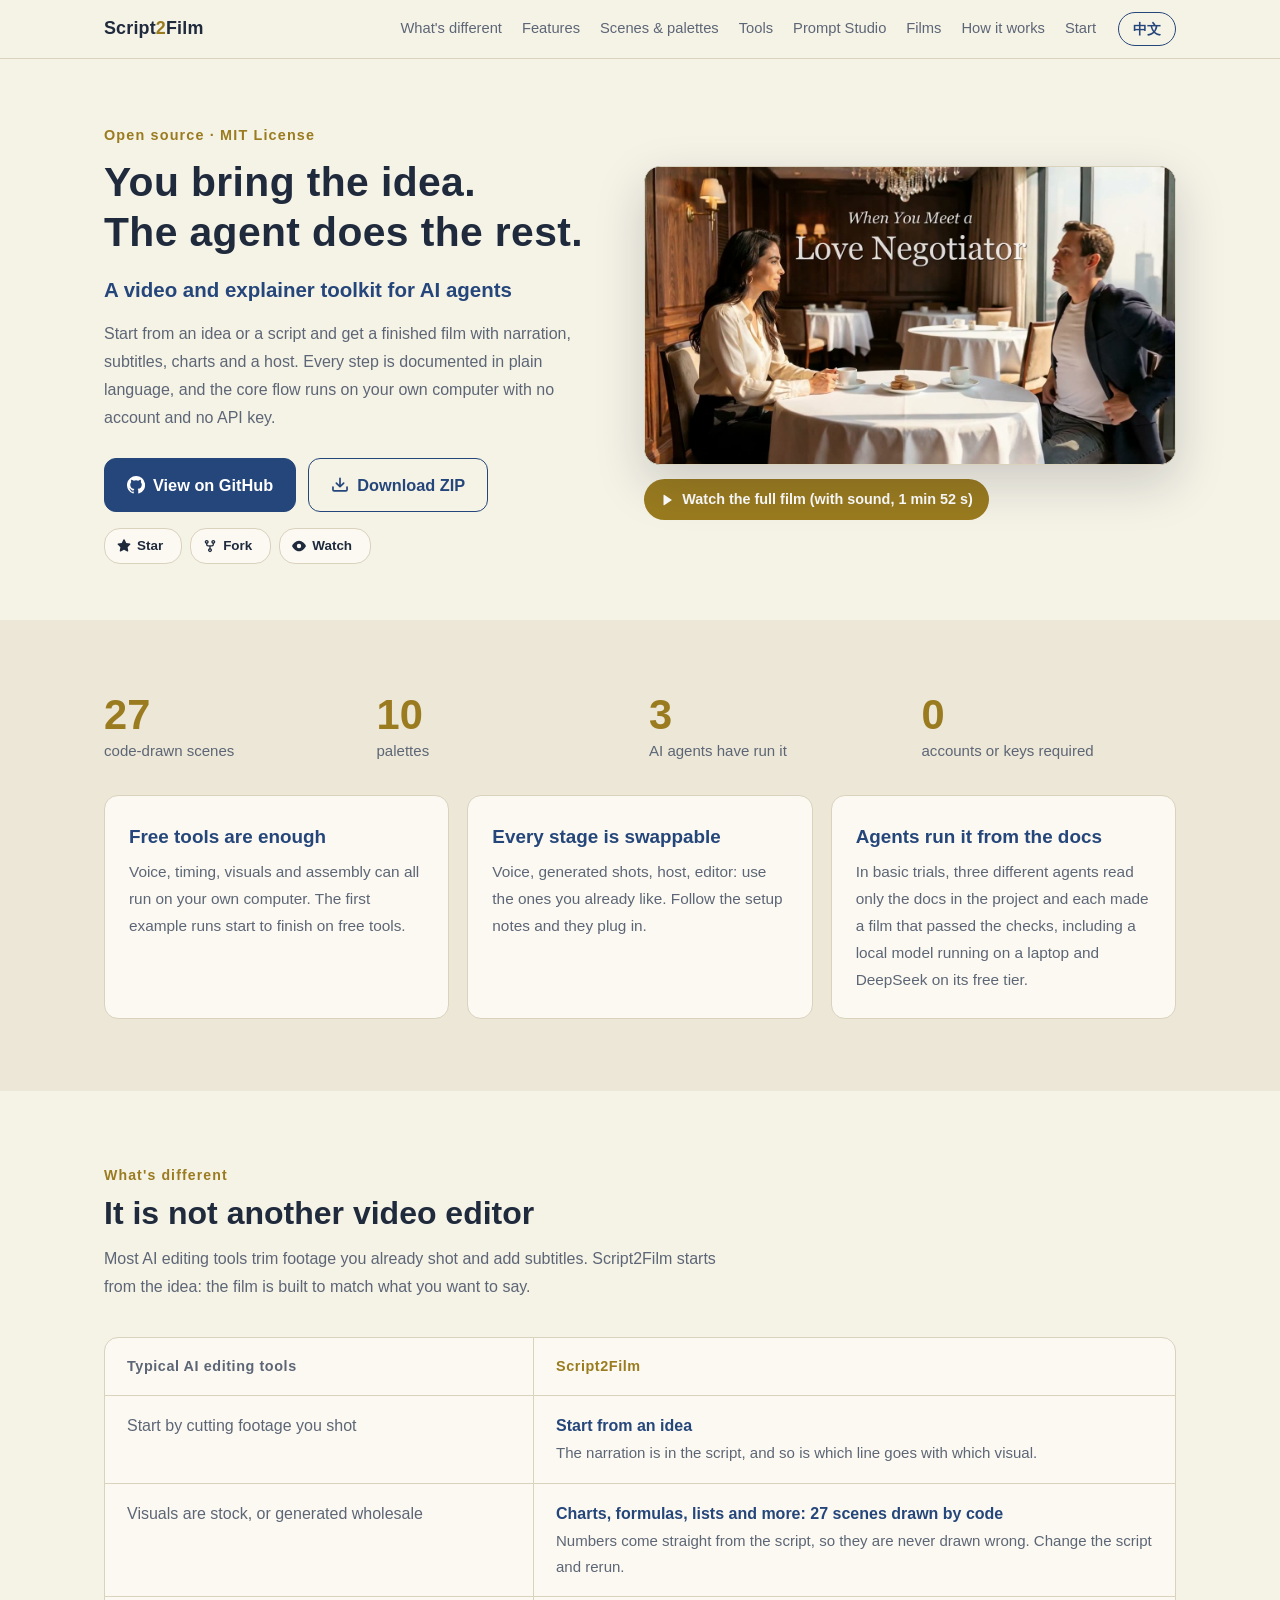
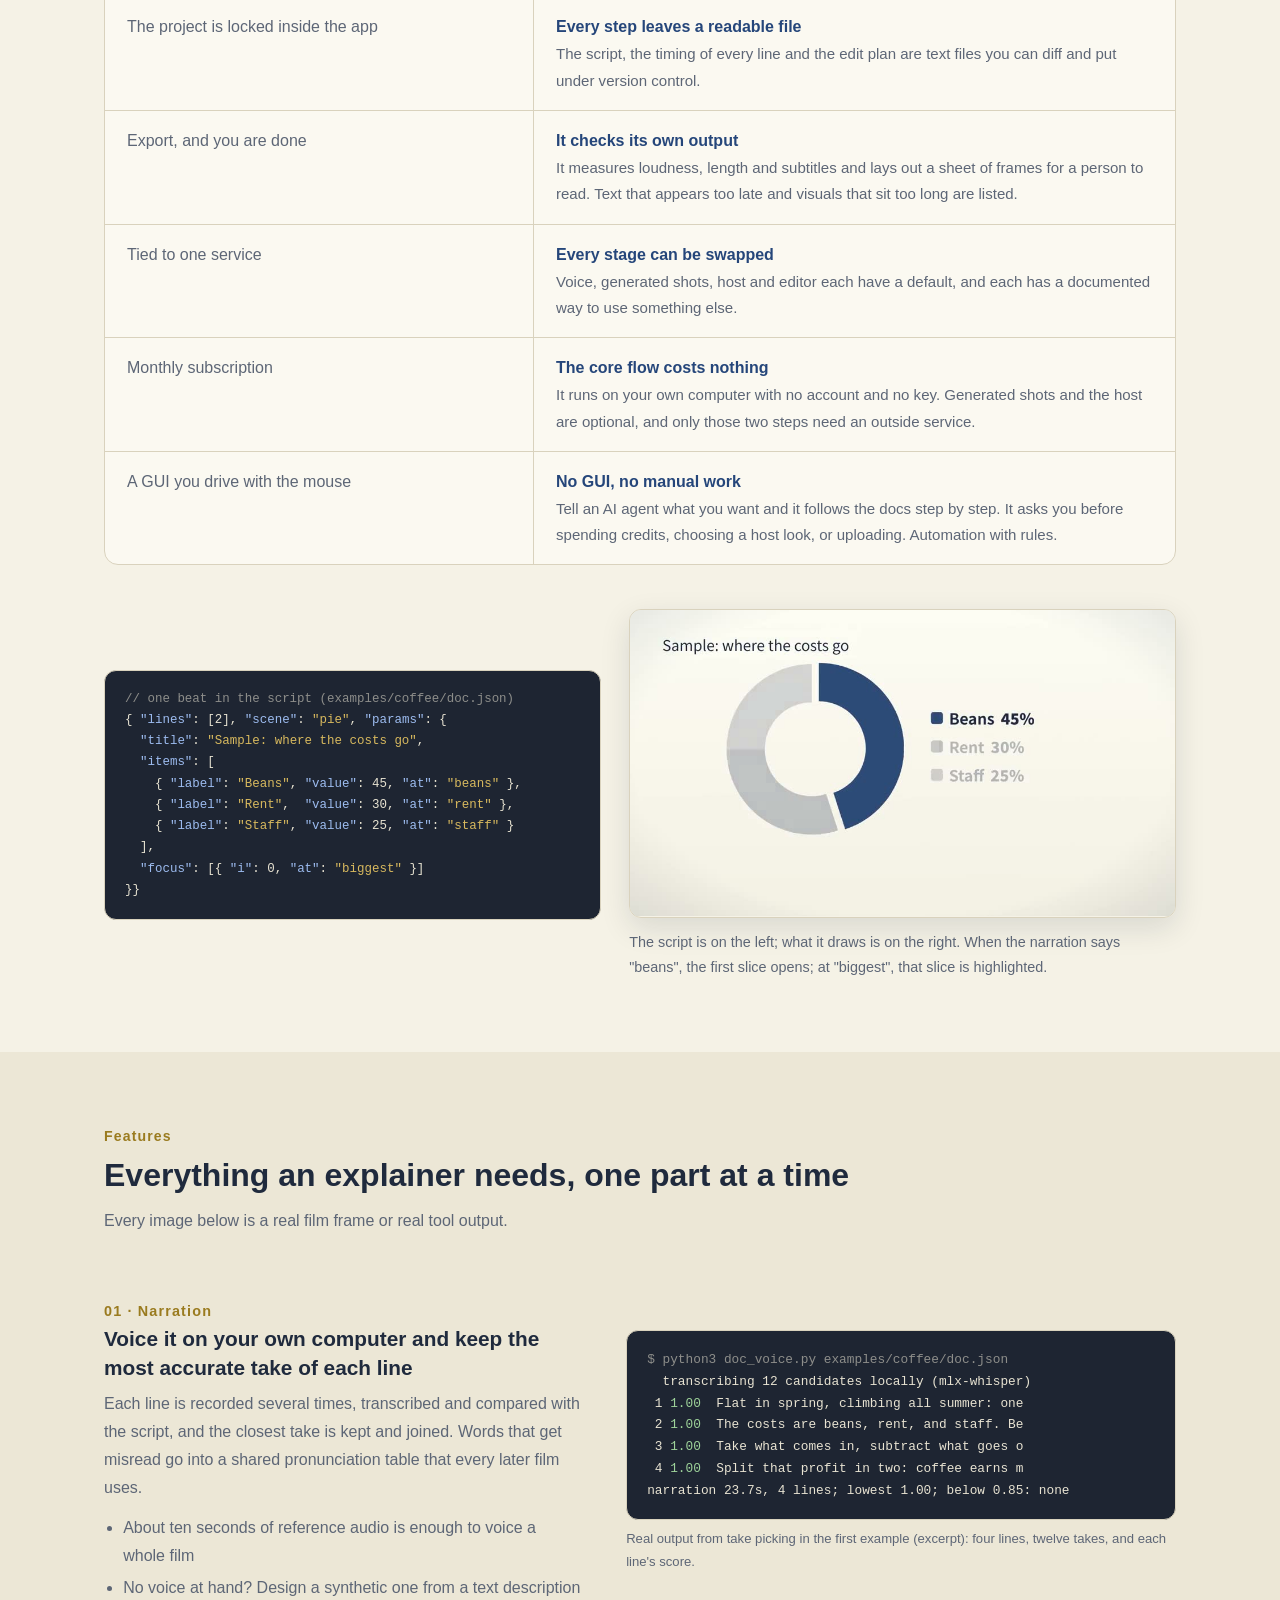
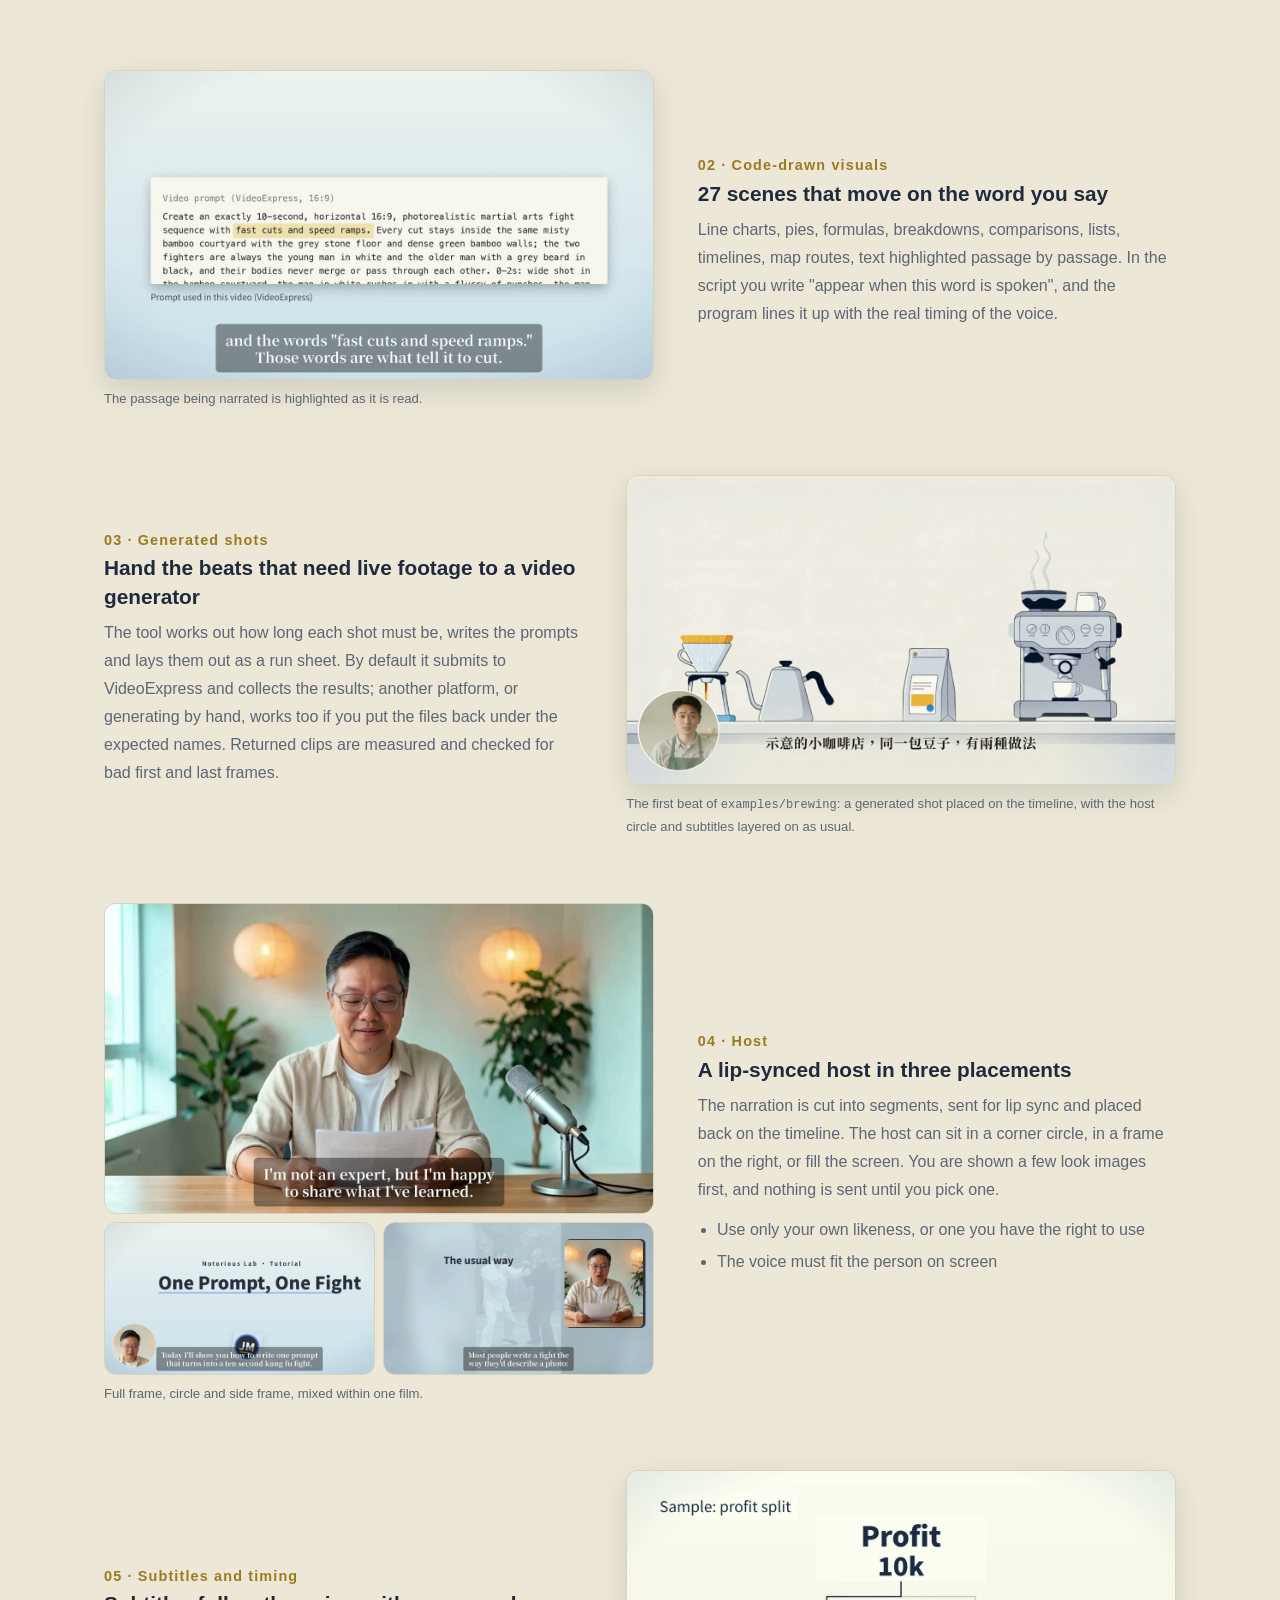
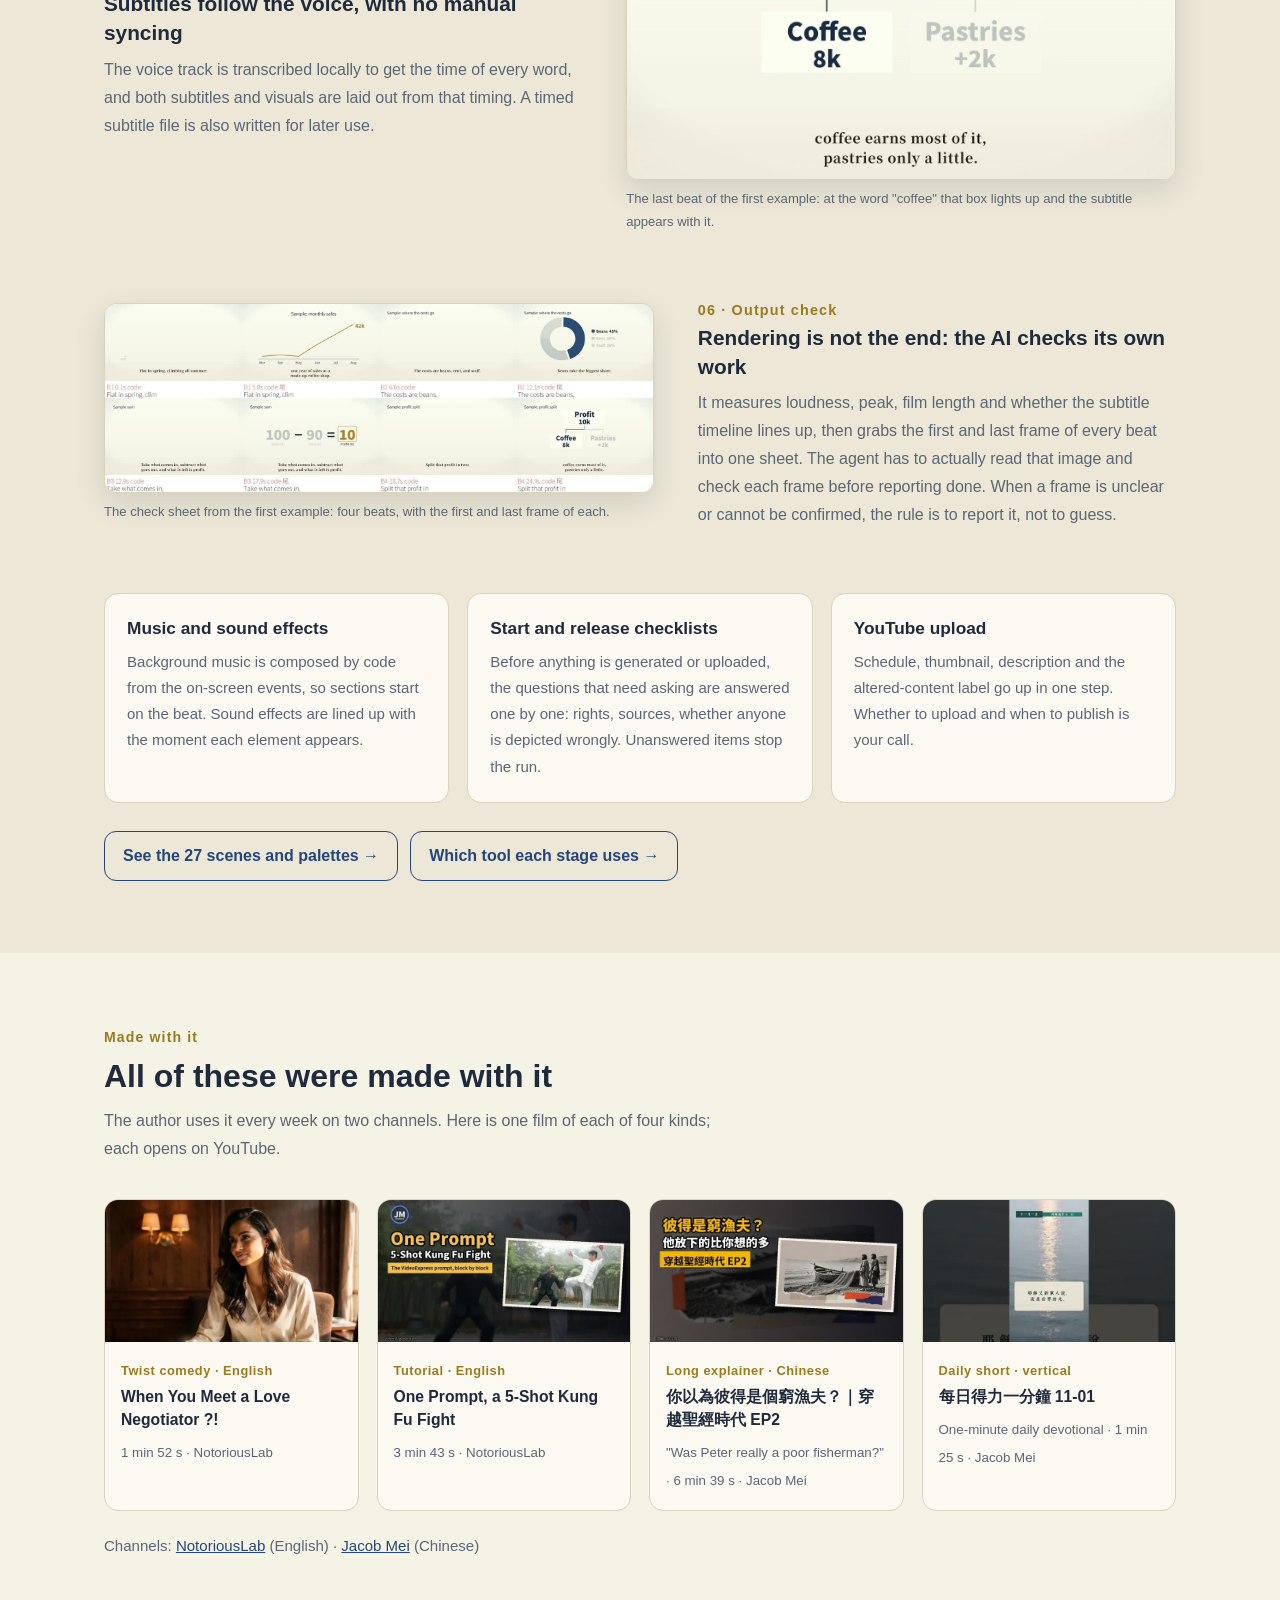
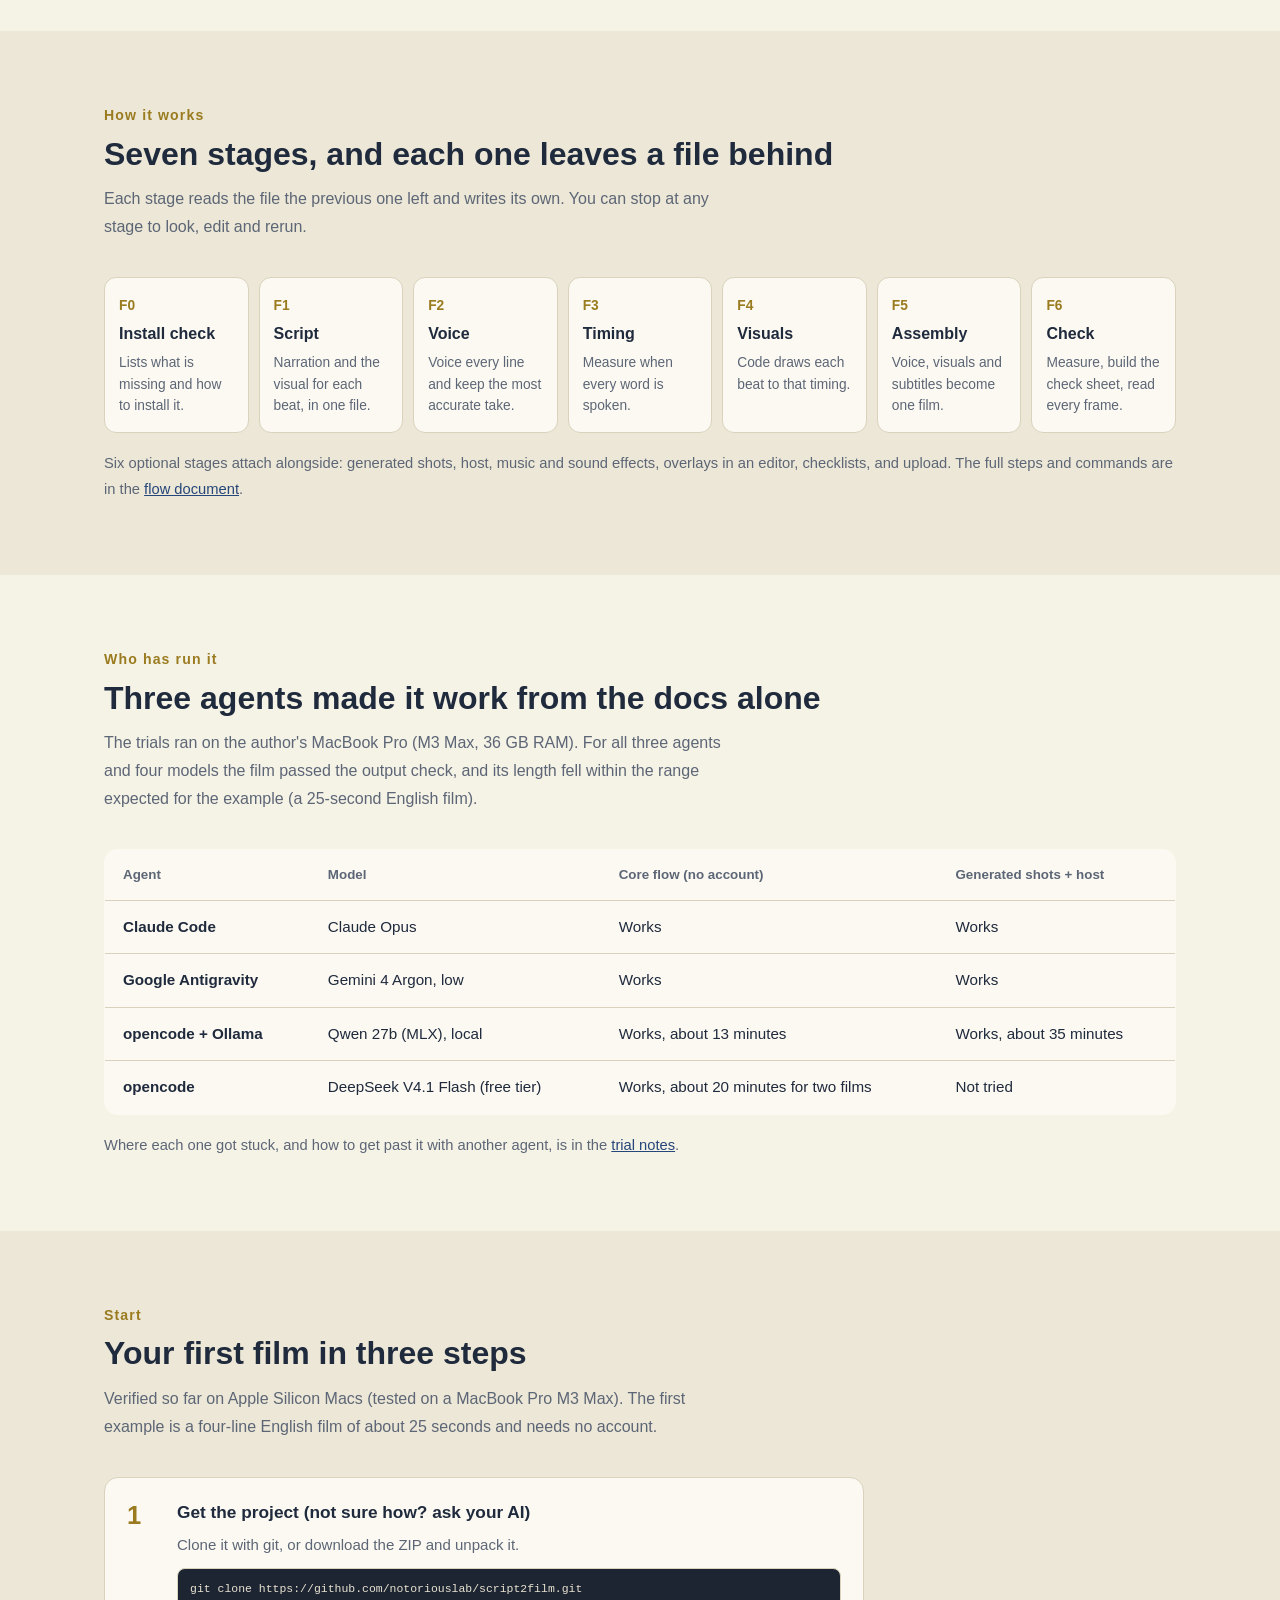
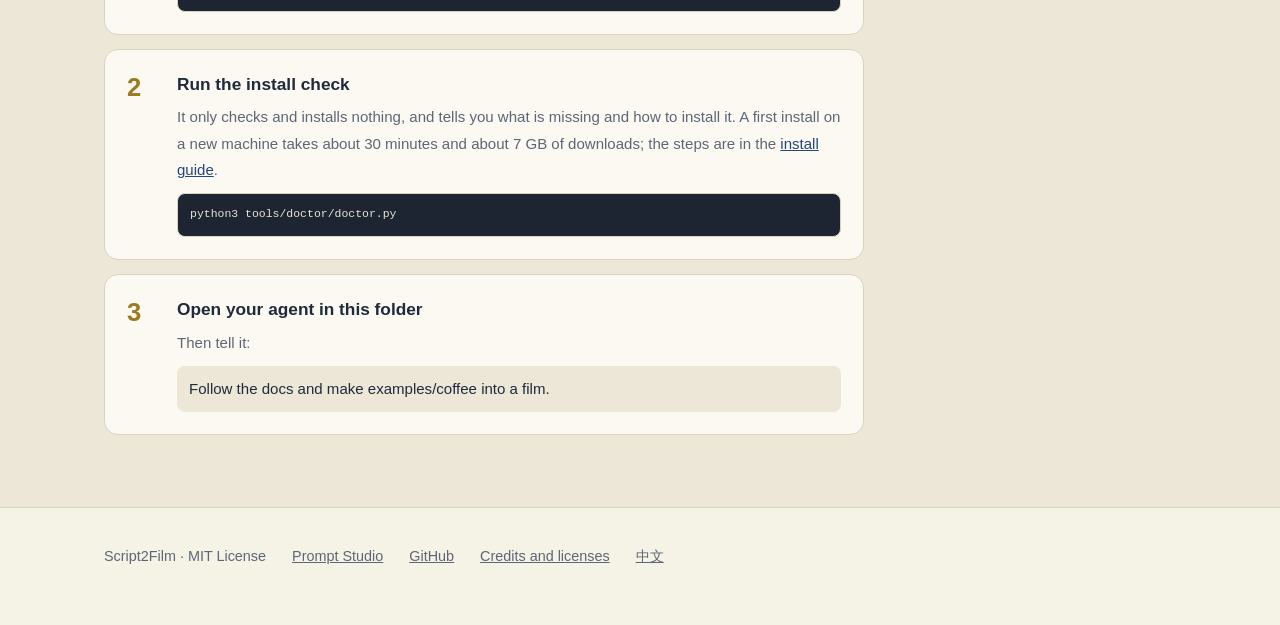
==== docs/en/index.html @ 1e3aae0f "Homepage: add the opencode + DeepSeek V4.1 Flash trial; H3 tests read a committed beats.json fixture" ====
<!DOCTYPE html>
<html lang="en">

<head>
  <meta charset="utf-8">
  <meta name="viewport" content="width=device-width, initial-scale=1">
  <title>Script2Film: you bring the idea, the agent does the rest</title>
  <meta name="description" content="A video and explainer toolkit for AI agents. From an idea or a script to a finished film with narration, subtitles, charts and a host. The core flow runs on your own computer, with no account and no API key.">
  <!-- share preview: written by tools/site/og_tags.py -->
  <link rel="canonical" href="https://notoriouslab.github.io/script2film/en/">
  <link rel="alternate" hreflang="zh-Hant" href="https://notoriouslab.github.io/script2film/">
  <link rel="alternate" hreflang="en" href="https://notoriouslab.github.io/script2film/en/">
  <link rel="alternate" hreflang="x-default" href="https://notoriouslab.github.io/script2film/">
  <meta property="og:type" content="website">
  <meta property="og:site_name" content="Script2Film">
  <meta property="og:title" content="Script2Film: you bring the idea, the agent does the rest">
  <meta property="og:description" content="A video and explainer toolkit for AI agents. From an idea or a script to a finished film with narration, subtitles, charts and a host. The core flow runs on your own computer, with no account and no API key.">
  <meta property="og:url" content="https://notoriouslab.github.io/script2film/en/">
  <meta property="og:locale" content="en_US">
  <meta property="og:locale:alternate" content="zh_TW">
  <meta property="og:image" content="https://notoriouslab.github.io/script2film/site/og.jpg">
  <meta property="og:image:width" content="1200">
  <meta property="og:image:height" content="630">
  <meta property="og:image:alt" content="The Script2Film name over a frame from a short drama made with it">
  <meta name="twitter:card" content="summary_large_image">
  <!-- /share preview -->
  <link rel="stylesheet" href="../site/site.css">
</head>

<body>

  <nav class="nav">
    <div class="wrap">
      <a class="brand" href="#top">Script<b>2</b>Film</a>
      <div class="nav-links">
        <a href="#different">What's different</a>
        <a href="#features">Features</a>
        <a href="gallery.html">Scenes &amp; palettes</a>
        <a href="tools.html">Tools</a>
        <a href="studio.html">Prompt Studio</a>
        <a href="#works">Films</a>
        <a href="#flow">How it works</a>
        <a href="#start" class="keep">Start</a>
      </div>
      <a class="lang" href="../index.html" hreflang="zh-Hant" lang="zh-Hant">中文</a>
    </div>
  </nav>

  <header class="hero" id="top">
    <div class="wrap">
      <div>
        <div class="eyebrow">Open source · MIT License</div>
        <h1>You bring the idea.<br>The agent does the rest.</h1>
        <p class="sub">A video and explainer toolkit for AI agents</p>
        <p class="lead">Start from an idea or a script and get a finished film with narration, subtitles, charts and a host. Every step is documented in plain language, and the core flow runs on your own computer with no account and no API key.</p>
        <div class="cta">
          <a class="btn primary" id="gh-main" href="https://github.com/notoriouslab/script2film" target="_blank"
            rel="noopener">
            <svg viewBox="0 0 16 16" aria-hidden="true">
              <path
                d="M8 0a8 8 0 0 0-2.53 15.59c.4.07.55-.17.55-.38v-1.34c-2.22.48-2.69-1.07-2.69-1.07-.36-.92-.89-1.17-.89-1.17-.73-.5.05-.49.05-.49.8.06 1.23.83 1.23.83.71 1.22 1.87.87 2.33.66.07-.52.28-.87.5-1.07-1.77-.2-3.64-.89-3.64-3.95 0-.87.31-1.59.82-2.15-.08-.2-.36-1.02.08-2.12 0 0 .67-.21 2.2.82a7.6 7.6 0 0 1 4 0c1.53-1.04 2.2-.82 2.2-.82.44 1.1.16 1.92.08 2.12.51.56.82 1.27.82 2.15 0 3.07-1.87 3.75-3.65 3.95.29.25.54.73.54 1.48v2.19c0 .21.15.46.55.38A8 8 0 0 0 8 0Z" />
            </svg>
            View on GitHub</a>
          <a class="btn ghost" id="gh-zip"
            href="https://github.com/notoriouslab/script2film/archive/refs/heads/main.zip" target="_blank"
            rel="noopener">
            <svg viewBox="0 0 16 16" aria-hidden="true">
              <path
                d="M2.75 14A1.75 1.75 0 0 1 1 12.25v-2.5a.75.75 0 0 1 1.5 0v2.5c0 .138.112.25.25.25h10.5a.25.25 0 0 0 .25-.25v-2.5a.75.75 0 0 1 1.5 0v2.5A1.75 1.75 0 0 1 13.25 14ZM7.25 7.689V2a.75.75 0 0 1 1.5 0v5.689l1.97-1.969a.749.749 0 1 1 1.06 1.06l-3.25 3.25a.749.749 0 0 1-1.06 0L4.22 6.78a.749.749 0 1 1 1.06-1.06l1.97 1.969Z" />
            </svg>
            Download ZIP</a>
        </div>
        <div class="gh-row">
          <a class="gh-btn" id="gh-star-link" href="https://github.com/notoriouslab/script2film" target="_blank"
            rel="noopener">
            <svg viewBox="0 0 16 16" aria-hidden="true">
              <path
                d="M8 .25a.75.75 0 0 1 .673.418l1.882 3.815 4.21.612a.75.75 0 0 1 .416 1.279l-3.046 2.97.719 4.192a.75.75 0 0 1-1.088.791L8 12.347l-3.766 1.98a.75.75 0 0 1-1.088-.79l.72-4.194L.818 6.374a.75.75 0 0 1 .416-1.28l4.21-.611L7.327.668A.75.75 0 0 1 8 .25Z" />
            </svg>
            Star<span class="gh-count" id="gh-stars"></span></a>
          <a class="gh-btn" id="gh-fork-link" href="https://github.com/notoriouslab/script2film/fork" target="_blank"
            rel="noopener">
            <svg viewBox="0 0 16 16" aria-hidden="true">
              <path
                d="M5 5.372v.878c0 .414.336.75.75.75h4.5a.75.75 0 0 0 .75-.75v-.878a2.25 2.25 0 1 1 1.5 0v.878a2.25 2.25 0 0 1-2.25 2.25h-1.5v2.128a2.251 2.251 0 1 1-1.5 0V8.5h-1.5A2.25 2.25 0 0 1 3.5 6.25v-.878a2.25 2.25 0 1 1 1.5 0ZM5 3.25a.75.75 0 1 0-1.5 0 .75.75 0 0 0 1.5 0Zm6.75.75a.75.75 0 1 0 0-1.5.75.75 0 0 0 0 1.5Zm-3 8.75a.75.75 0 1 0-1.5 0 .75.75 0 0 0 1.5 0Z" />
            </svg>
            Fork<span class="gh-count" id="gh-forks"></span></a>
          <a class="gh-btn" id="gh-watch-link" href="https://github.com/notoriouslab/script2film/subscription"
            target="_blank" rel="noopener">
            <svg viewBox="0 0 16 16" aria-hidden="true">
              <path
                d="M8 2c1.981 0 3.671.992 4.933 2.078 1.27 1.091 2.187 2.345 2.637 3.023a1.62 1.62 0 0 1 0 1.798c-.45.678-1.367 1.932-2.637 3.023C11.67 13.008 9.981 14 8 14c-1.981 0-3.671-.992-4.933-2.078C1.797 10.83.88 9.576.43 8.898a1.62 1.62 0 0 1 0-1.798c.45-.677 1.367-1.931 2.637-3.022C4.33 2.992 6.019 2 8 2ZM8 10.5a2.5 2.5 0 1 0 0-5 2.5 2.5 0 0 0 0 5Z" />
            </svg>
            Watch<span class="gh-count" id="gh-watch"></span></a>
        </div>
      </div>
      <div>
        <div class="hero-media">
          <video autoplay muted loop playsinline preload="metadata" poster="../site/hero-poster.jpg"
            aria-label="Clips from a short English drama made with Script2Film">
            <source src="../site/hero.mp4" type="video/mp4">
          </video>
        </div>
        <div class="hero-under">
          <a class="play" id="play-full" href="https://www.youtube.com/watch?v=qrFl_yrWPNk" data-yt="qrFl_yrWPNk"
            data-title="When You Meet a Love Negotiator" target="_blank"
            rel="noopener">
            <svg viewBox="0 0 16 16" aria-hidden="true">
              <path d="M4 2.5v11a.5.5 0 0 0 .77.42l8.5-5.5a.5.5 0 0 0 0-.84l-8.5-5.5A.5.5 0 0 0 4 2.5Z" />
            </svg>
            Watch the full film (with sound, 1 min 52 s)</a>
        </div>
      </div>
    </div>
  </header>

  <section class="alt" id="facts">
    <div class="wrap">
      <div class="stats">
        <div class="stat"><b>27</b><span>code-drawn scenes</span></div>
        <div class="stat"><b>10</b><span>palettes</span></div>
        <div class="stat"><b>3</b><span>AI agents have run it</span></div>
        <div class="stat"><b>0</b><span>accounts or keys required</span></div>
      </div>
      <div class="facts">
        <div class="fact"><strong>Free tools are enough</strong>
          <p>Voice, timing, visuals and assembly can all run on your own computer. The first example runs start to finish on free tools.</p>
        </div>
        <div class="fact"><strong>Every stage is swappable</strong>
          <p>Voice, generated shots, host, editor: use the ones you already like. Follow the setup notes and they plug in.</p>
        </div>
        <div class="fact"><strong>Agents run it from the docs</strong>
          <p>In basic trials, three different agents read only the docs in the project and each made a film that passed the checks, including a local model running on a laptop and DeepSeek on its free tier.</p>
        </div>
      </div>
    </div>
  </section>

  <section id="different">
    <div class="wrap">
      <div class="kicker">What's different</div>
      <h2>It is not another video editor</h2>
      <p class="intro">Most AI editing tools trim footage you already shot and add subtitles. Script2Film starts from the idea: the film is built to match what you want to say.</p>
      <div class="cmp">
        <div class="cmp-row cmp-head">
          <div class="them">Typical AI editing tools</div>
          <div class="us">Script2Film</div>
        </div>
        <div class="cmp-row">
          <div class="them" data-label="Typical tools: ">Start by cutting footage you shot</div>
          <div class="us"><b>Start from an idea</b><span>The narration is in the script, and so is which line goes with which visual.</span></div>
        </div>
        <div class="cmp-row">
          <div class="them" data-label="Typical tools: ">Visuals are stock, or generated wholesale</div>
          <div class="us"><b>Charts, formulas, lists and more: 27 scenes drawn by code</b><span>Numbers come straight from the script, so they are never drawn wrong. Change the script and rerun.</span></div>
        </div>
        <div class="cmp-row">
          <div class="them" data-label="Typical tools: ">The project is locked inside the app</div>
          <div class="us"><b>Every step leaves a readable file</b><span>The script, the timing of every line and the edit plan are text files you can diff and put under version control.</span></div>
        </div>
        <div class="cmp-row">
          <div class="them" data-label="Typical tools: ">Export, and you are done</div>
          <div class="us"><b>It checks its own output</b><span>It measures loudness, length and subtitles and lays out a sheet of frames for a person to read. Text that appears too late and visuals that sit too long are listed.</span></div>
        </div>
        <div class="cmp-row">
          <div class="them" data-label="Typical tools: ">Tied to one service</div>
          <div class="us"><b>Every stage can be swapped</b><span>Voice, generated shots, host and editor each have a default, and each has a documented way to use something else.</span></div>
        </div>
        <div class="cmp-row">
          <div class="them" data-label="Typical tools: ">Monthly subscription</div>
          <div class="us"><b>The core flow costs nothing</b><span>It runs on your own computer with no account and no key. Generated shots and the host are optional, and only those two steps need an outside service.</span></div>
        </div>
        <div class="cmp-row">
          <div class="them" data-label="Typical tools: ">A GUI you drive with the mouse</div>
          <div class="us"><b>No GUI, no manual work</b><span>Tell an AI agent what you want and it follows the docs step by step. It asks you before spending credits, choosing a host look, or uploading. Automation with rules.</span>
          </div>
        </div>
      </div>
      <div class="pair">
        <div class="term"><span class="dim">// one beat in the script (examples/coffee/doc.json)</span>
{ <span class="k">"lines"</span>: [2], <span class="k">"scene"</span>: <span class="s">"pie"</span>, <span class="k">"params"</span>: {
  <span class="k">"title"</span>: <span class="s">"Sample: where the costs go"</span>,
  <span class="k">"items"</span>: [
    { <span class="k">"label"</span>: <span class="s">"Beans"</span>, <span class="k">"value"</span>: 45, <span class="k">"at"</span>: <span class="s">"beans"</span> },
    { <span class="k">"label"</span>: <span class="s">"Rent"</span>,  <span class="k">"value"</span>: 30, <span class="k">"at"</span>: <span class="s">"rent"</span> },
    { <span class="k">"label"</span>: <span class="s">"Staff"</span>, <span class="k">"value"</span>: 25, <span class="k">"at"</span>: <span class="s">"staff"</span> }
  ],
  <span class="k">"focus"</span>: [{ <span class="k">"i"</span>: 0, <span class="k">"at"</span>: <span class="s">"biggest"</span> }]
}}</div>
        <div>
          <div class="frame"><video autoplay muted loop playsinline preload="metadata" poster="../site/beat-pie.jpg"
              aria-label="A pie chart opening slice by slice with the narration">
              <source src="../site/beat-pie.mp4" type="video/mp4">
            </video></div>
          <p class="pair-cap">The script is on the left; what it draws is on the right. When the narration says "beans", the first slice opens; at "biggest", that slice is highlighted.</p>
        </div>
      </div>
    </div>
  </section>

  <section class="alt" id="features">
    <div class="wrap">
      <div class="kicker">Features</div>
      <h2>Everything an explainer needs, one part at a time</h2>
      <p class="intro">Every image below is a real film frame or real tool output.</p>

      <div class="feat">
        <div class="feat-text">
          <div class="feat-num">01 · Narration</div>
          <h3>Voice it on your own computer and keep the most accurate take of each line</h3>
          <p>Each line is recorded several times, transcribed and compared with the script, and the closest take is kept and joined. Words that get misread go into a shared pronunciation table that every later film uses.</p>
          <ul>
            <li>About ten seconds of reference audio is enough to voice a whole film</li>
            <li>No voice at hand? Design a synthetic one from a text description</li>
          </ul>
        </div>
        <figure>
          <div class="term"><span class="dim">$ python3 doc_voice.py examples/coffee/doc.json</span>
  transcribing 12 candidates locally (mlx-whisper)
 1 <span class="ok">1.00</span>  Flat in spring, climbing all summer: one
 2 <span class="ok">1.00</span>  The costs are beans, rent, and staff. Be
 3 <span class="ok">1.00</span>  Take what comes in, subtract what goes o
 4 <span class="ok">1.00</span>  Split that profit in two: coffee earns m
narration 23.7s, 4 lines; lowest 1.00; below 0.85: none</div>
          <figcaption>Real output from take picking in the first example (excerpt): four lines, twelve takes, and each line's score.</figcaption>
        </figure>
      </div>

      <div class="feat flip">
        <div class="feat-text">
          <div class="feat-num">02 · Code-drawn visuals</div>
          <h3>27 scenes that move on the word you say</h3>
          <p>Line charts, pies, formulas, breakdowns, comparisons, lists, timelines, map routes, text highlighted passage by passage. In the script you write "appear when this word is spoken", and the program lines it up with the real timing of the voice.</p>
        </div>
        <figure>
          <div class="frame"><img src="../site/scene-prompt.jpg" alt="A prompt with the words being spoken highlighted in yellow" loading="lazy" width="1280"
              height="720"></div>
          <figcaption>The passage being narrated is highlighted as it is read.</figcaption>
        </figure>
      </div>

      <div class="feat">
        <div class="feat-text">
          <div class="feat-num">03 · Generated shots</div>
          <h3>Hand the beats that need live footage to a video generator</h3>
          <p>The tool works out how long each shot must be, writes the prompts and lays them out as a run sheet. By default it submits to VideoExpress and collects the results; another platform, or generating by hand, works too if you put the files back under the expected names. Returned clips are measured and checked for bad first and last frames.</p>
        </div>
        <figure>
          <div class="frame"><img src="../site/shot-generated.jpg" alt="A pour-over kettle and an espresso machine on a coffee bar, with a host in a circle at lower left and subtitles below" loading="lazy"
              width="1280" height="720"></div>
          <figcaption>The first beat of <code>examples/brewing</code>: a generated shot placed on the timeline, with the host circle and subtitles layered on as usual.</figcaption>
        </figure>
      </div>

      <div class="feat flip">
        <div class="feat-text">
          <div class="feat-num">04 · Host</div>
          <h3>A lip-synced host in three placements</h3>
          <p>The narration is cut into segments, sent for lip sync and placed back on the timeline. The host can sit in a corner circle, in a frame on the right, or fill the screen. You are shown a few look images first, and nothing is sent until you pick one.</p>
          <ul>
            <li>Use only your own likeness, or one you have the right to use</li>
            <li>The voice must fit the person on screen</li>
          </ul>
        </div>
        <figure>
          <div class="trio">
            <div class="frame"><img src="../site/host-full.jpg" alt="Host full frame" loading="lazy" width="1280" height="720"></div>
            <div class="frame"><img src="../site/host-circle.jpg" alt="Host in a circle at lower left" loading="lazy" width="1280" height="720">
            </div>
            <div class="frame"><img src="../site/host-side.jpg" alt="Host in a frame at upper right" loading="lazy" width="1280" height="720">
            </div>
          </div>
          <figcaption>Full frame, circle and side frame, mixed within one film.</figcaption>
        </figure>
      </div>

      <div class="feat">
        <div class="feat-text">
          <div class="feat-num">05 · Subtitles and timing</div>
          <h3>Subtitles follow the voice, with no manual syncing</h3>
          <p>The voice track is transcribed locally to get the time of every word, and both subtitles and visuals are laid out from that timing. A timed subtitle file is also written for later use.</p>
        </div>
        <figure>
          <div class="frame"><img src="../site/subtitles.jpg" alt="A chart splitting profit into coffee and pastry, with two lines of English subtitles below" loading="lazy" width="1280"
              height="720"></div>
          <figcaption>The last beat of the first example: at the word "coffee" that box lights up and the subtitle appears with it.</figcaption>
        </figure>
      </div>

      <div class="feat flip">
        <div class="feat-text">
          <div class="feat-num">06 · Output check</div>
          <h3>Rendering is not the end: the AI checks its own work</h3>
          <p>It measures loudness, peak, film length and whether the subtitle timeline lines up, then grabs the first and last frame of every beat into one sheet. The agent has to actually read that image and check each frame before reporting done. When a frame is unclear or cannot be confirmed, the rule is to report it, not to guess.</p>
        </div>
        <figure>
          <div class="frame"><img src="../site/check-sheet.jpg" alt="A check sheet with two frames for each of four beats" loading="lazy" width="1600" height="555">
          </div>
          <figcaption>The check sheet from the first example: four beats, with the first and last frame of each.</figcaption>
        </figure>
      </div>

      <div class="cards">
        <div class="card">
          <h3>Music and sound effects</h3>
          <p>Background music is composed by code from the on-screen events, so sections start on the beat. Sound effects are lined up with the moment each element appears.</p>
        </div>
        <div class="card">
          <h3>Start and release checklists</h3>
          <p>Before anything is generated or uploaded, the questions that need asking are answered one by one: rights, sources, whether anyone is depicted wrongly. Unanswered items stop the run.</p>
        </div>
        <div class="card">
          <h3>YouTube upload</h3>
          <p>Schedule, thumbnail, description and the altered-content label go up in one step. Whether to upload and when to publish is your call.</p>
        </div>
      </div>
      <div class="more">
        <a href="gallery.html">See the 27 scenes and palettes →</a>
        <a href="tools.html">Which tool each stage uses →</a>
      </div>
    </div>
  </section>

  <section id="works">
    <div class="wrap">
      <div class="kicker">Made with it</div>
      <h2>All of these were made with it</h2>
      <p class="intro">The author uses it every week on two channels. Here is one film of each of four kinds; each opens on YouTube.</p>
      <div class="works">
        <a class="work" href="https://www.youtube.com/watch?v=qrFl_yrWPNk" target="_blank" rel="noopener">
          <img src="../site/work-1.jpg" alt="" loading="lazy" width="640" height="360">
          <div class="body"><span class="tag">Twist comedy · English</span><b>When You Meet a Love Negotiator ?!</b><small>1 min 52 s · NotoriousLab</small></div>
        </a>
        <a class="work" href="https://www.youtube.com/watch?v=1aTJSye-l38" target="_blank" rel="noopener">
          <img src="../site/work-4.jpg" alt="" loading="lazy" width="640" height="360">
          <div class="body"><span class="tag">Tutorial · English</span><b>One Prompt, a 5-Shot Kung Fu Fight</b><small>3 min 43 s · NotoriousLab</small></div>
        </a>
        <a class="work" href="https://www.youtube.com/watch?v=LjCb9Le6Vps" target="_blank" rel="noopener">
          <img src="../site/work-2.jpg" alt="" loading="lazy" width="640" height="360">
          <div class="body"><span class="tag">Long explainer · Chinese</span><b lang="zh-Hant">你以為彼得是個窮漁夫？｜穿越聖經時代 EP2</b><small>"Was Peter really a poor fisherman?" · 6 min 39 s · Jacob Mei</small></div>
        </a>
        <a class="work" href="https://www.youtube.com/watch?v=I51kD1EMYQ0" target="_blank" rel="noopener">
          <img src="../site/work-3.jpg" alt="" loading="lazy" width="640" height="360">
          <div class="body"><span class="tag">Daily short · vertical</span><b lang="zh-Hant">每日得力一分鐘 11-01</b><small>One-minute daily devotional · 1 min 25 s · Jacob Mei</small></div>
        </a>
      </div>
      <p class="chan">Channels: <a href="https://www.youtube.com/channel/UCut6SxDwtJHblGQgX6LuTgA" target="_blank"
          rel="noopener">NotoriousLab</a> (English) · <a href="https://www.youtube.com/channel/UC7uSiyB1XIv71SPaWEzF3pw"
          target="_blank" rel="noopener">Jacob Mei</a> (Chinese)</p>
    </div>
  </section>

  <section class="alt" id="flow">
    <div class="wrap">
      <div class="kicker">How it works</div>
      <h2>Seven stages, and each one leaves a file behind</h2>
      <p class="intro">Each stage reads the file the previous one left and writes its own. You can stop at any stage to look, edit and rerun.</p>
      <div class="flow">
        <div class="step">
          <div class="id">F0</div><b>Install check</b>
          <p>Lists what is missing and how to install it.</p>
        </div>
        <div class="step">
          <div class="id">F1</div><b>Script</b>
          <p>Narration and the visual for each beat, in one file.</p>
        </div>
        <div class="step">
          <div class="id">F2</div><b>Voice</b>
          <p>Voice every line and keep the most accurate take.</p>
        </div>
        <div class="step">
          <div class="id">F3</div><b>Timing</b>
          <p>Measure when every word is spoken.</p>
        </div>
        <div class="step">
          <div class="id">F4</div><b>Visuals</b>
          <p>Code draws each beat to that timing.</p>
        </div>
        <div class="step">
          <div class="id">F5</div><b>Assembly</b>
          <p>Voice, visuals and subtitles become one film.</p>
        </div>
        <div class="step">
          <div class="id">F6</div><b>Check</b>
          <p>Measure, build the check sheet, read every frame.</p>
        </div>
      </div>
      <p class="flow-note">Six optional stages attach alongside: generated shots, host, music and sound effects, overlays in an editor, checklists, and upload. The full steps and commands are in the <a
          href="https://github.com/notoriouslab/script2film/blob/main/docs/FLOW.md" class="gh-doc"
          data-path="docs/FLOW.md" target="_blank" rel="noopener">flow document</a>.</p>
    </div>
  </section>

  <section id="agents">
    <div class="wrap">
      <div class="kicker">Who has run it</div>
      <h2>Three agents made it work from the docs alone</h2>
      <p class="intro">The trials ran on the author's MacBook Pro (M3 Max, 36 GB RAM). For all three agents and four models the film passed the output check, and its length fell within the range expected for the example (a 25-second English film).</p>
      <div class="tbl-wrap">
        <table class="tbl">
          <thead>
            <tr>
              <th>Agent</th>
              <th>Model</th>
              <th>Core flow (no account)</th>
              <th>Generated shots + host</th>
            </tr>
          </thead>
          <tbody>
            <tr>
              <td>Claude Code</td>
              <td>Claude Opus</td>
              <td>Works</td>
              <td>Works</td>
            </tr>
            <tr>
              <td>Google Antigravity</td>
              <td>Gemini 4 Argon, low</td>
              <td>Works</td>
              <td>Works</td>
            </tr>
            <tr>
              <td>opencode + Ollama</td>
              <td>Qwen 27b (MLX), local</td>
              <td>Works, about 13 minutes</td>
              <td>Works, about 35 minutes</td>
            </tr>
            <tr>
              <td>opencode</td>
              <td>DeepSeek V4.1 Flash (free tier)</td>
              <td>Works, about 20 minutes for two films</td>
              <td>Not tried</td>
            </tr>
          </tbody>
        </table>
      </div>
      <p class="flow-note">Where each one got stuck, and how to get past it with another agent, is in the <a
          href="https://github.com/notoriouslab/script2film/blob/main/docs/AGENT-TRIALS.md" class="gh-doc"
          data-path="docs/AGENT-TRIALS.md" target="_blank" rel="noopener">trial notes</a>.</p>
    </div>
  </section>

  <section class="alt" id="start">
    <div class="wrap">
      <div class="kicker">Start</div>
      <h2>Your first film in three steps</h2>
      <p class="intro">Verified so far on Apple Silicon Macs (tested on a MacBook Pro M3 Max). The first example is a four-line English film of about 25 seconds and needs no account.</p>
      <div class="start">
        <div class="card">
          <div class="n">1</div>
          <h3>Get the project (not sure how? ask your AI)</h3>
          <p>Clone it with git, or download the ZIP and unpack it.</p>
          <pre><code id="clone-cmd">git clone https://github.com/notoriouslab/script2film.git</code></pre>
        </div>
        <div class="card">
          <div class="n">2</div>
          <h3>Run the install check</h3>
          <p>It only checks and installs nothing, and tells you what is missing and how to install it. A first install on a new machine takes about 30 minutes and about 7 GB of downloads; the steps are in the <a
              href="https://github.com/notoriouslab/script2film/blob/main/docs/INSTALL.md" class="gh-doc"
              data-path="docs/INSTALL.md" target="_blank" rel="noopener">install guide</a>.</p>
          <pre><code>python3 tools/doctor/doctor.py</code></pre>
        </div>
        <div class="card">
          <div class="n">3</div>
          <h3>Open your agent in this folder</h3>
          <p>Then tell it:</p>
          <div class="say">Follow the docs and make examples/coffee into a film.</div>
        </div>
      </div>
    </div>
  </section>

  <footer>
    <div class="wrap">
      <span>Script2Film · MIT License</span>
      <a href="studio.html">Prompt Studio</a>
      <a href="https://github.com/notoriouslab/script2film" class="gh-doc" data-path="" target="_blank"
        rel="noopener">GitHub</a>
      <a href="https://github.com/notoriouslab/script2film/blob/main/NOTICE.md" class="gh-doc" data-path="NOTICE.md"
        target="_blank" rel="noopener">Credits and licenses</a>
      <a href="../index.html" hreflang="zh-Hant" lang="zh-Hant">中文</a>
    </div>
  </footer>

  <script src="../site/site.js"></script>
</body>

</html>
---- docs/site/site.css ----
/* Script2Film 網站共用樣式：首頁、展示頁、工具頁、中英文都讀這一份 */
:root {
  --bg: #f5f2e6; --bg2: #ece7d6; --card: #fbf9f1; --fg: #1f2a3d; --muted: #5d6676;
  --navy: #25467a; --gold: #9a7b1f; --line: #d9d2bd; --code-bg: #1e2532; --code-fg: #e8e3d2;
  --btn-fg: #ffffff;
}
@media (prefers-color-scheme: dark) {
  :root {
    --bg: #14181f; --bg2: #1a2029; --card: #1e2530; --fg: #ece7d8; --muted: #a2a9b6;
    --navy: #9dbcf0; --gold: #d8b95e; --line: #313a48; --code-bg: #0d1016; --code-fg: #e8e3d2;
    --btn-fg: #14181f;
  }
}
* { box-sizing: border-box; margin: 0; padding: 0; }
html { scroll-behavior: smooth; }
body {
  background: var(--bg); color: var(--fg);
  font-family: -apple-system, BlinkMacSystemFont, "PingFang TC", "Noto Sans TC",
    "Microsoft JhengHei", "Segoe UI", sans-serif;
  line-height: 1.75; font-size: 16px; -webkit-text-size-adjust: 100%;
}
a { color: var(--navy); }
img, video { display: block; width: 100%; height: auto; }
code { font-family: ui-monospace, SFMono-Regular, Menlo, Consolas, monospace; font-size: .92em; }
.wrap { max-width: 1120px; margin: 0 auto; padding: 0 24px; }

/* nav */
.nav { position: sticky; top: 0; z-index: 10; background: color-mix(in srgb, var(--bg) 88%, transparent);
  backdrop-filter: blur(10px); -webkit-backdrop-filter: blur(10px); border-bottom: 1px solid var(--line); }
.nav .wrap { display: flex; align-items: center; gap: 22px; height: 58px; }
.brand { font-weight: 800; font-size: 1.12em; letter-spacing: .01em; color: var(--fg); text-decoration: none; }
.brand b { color: var(--gold); }
.nav-links { display: flex; gap: 20px; margin-left: auto; font-size: .92em; }
.nav-links a { color: var(--muted); text-decoration: none; white-space: nowrap; }
.nav-links a:hover { color: var(--navy); }
.lang { border: 1.5px solid var(--navy); color: var(--navy); border-radius: 18px; padding: 4px 14px;
  font-size: .88em; font-weight: 700; text-decoration: none; white-space: nowrap; }
.lang:hover { background: var(--navy); color: var(--btn-fg); }

/* hero */
.hero { padding: 64px 0 56px; }
.hero .wrap { display: grid; grid-template-columns: 1fr 1.08fr; gap: 48px; align-items: center; }
.eyebrow { color: var(--gold); font-weight: 700; font-size: .9em; letter-spacing: .08em; }
h1 { font-size: 3.2em; line-height: 1.22; margin: 10px 0 14px; letter-spacing: .01em; }
.sub { font-size: 1.28em; color: var(--navy); font-weight: 700; margin-bottom: 12px; }
.lead { color: var(--muted); max-width: 30em; }
.cta { display: flex; flex-wrap: wrap; gap: 12px; margin: 26px 0 16px; }
.btn { display: inline-flex; align-items: center; gap: 8px; text-decoration: none; font-weight: 700;
  border-radius: 12px; padding: 12px 22px; font-size: 1.02em; border: 1.5px solid var(--navy); }
.btn.primary { background: var(--navy); color: var(--btn-fg); }
.btn.ghost { color: var(--navy); }
.btn svg { width: 18px; height: 18px; fill: currentColor; flex: none; }
.gh-row { display: flex; gap: 8px; flex-wrap: wrap; }
.gh-btn { display: inline-flex; align-items: center; gap: 6px; padding: 5px 12px; border-radius: 16px;
  font-size: .84em; font-weight: 600; background: var(--card); color: var(--fg); text-decoration: none;
  border: 1px solid var(--line); }
.gh-btn:hover { border-color: var(--navy); color: var(--navy); }
.gh-btn svg { width: 14px; height: 14px; fill: currentColor; flex: none; }
.gh-count { color: var(--muted); font-weight: 700; font-variant-numeric: tabular-nums; }
.hero-media { border-radius: 16px; overflow: hidden; border: 1px solid var(--line);
  box-shadow: 0 18px 50px rgba(20, 30, 50, .18); background: #000; aspect-ratio: 16 / 9; }
.hero-media { position: relative; }
.hero-media iframe { position: absolute; inset: 0; width: 100%; height: 100%; border: 0; }
.hero-under { display: flex; align-items: flex-start; gap: 14px; margin-top: 14px; }
.play { display: inline-flex; align-items: center; gap: 8px; flex: none; white-space: nowrap;
  background: var(--gold); color: var(--btn-fg); text-decoration: none; font-weight: 700; font-size: .9em;
  padding: 8px 16px; border-radius: 22px; }
.play:hover { background: var(--navy); }
.play svg { width: 14px; height: 14px; fill: currentColor; flex: none; }
.hero-note { font-size: .82em; color: var(--muted); line-height: 1.6; }

/* sections */
section { padding: 72px 0; }
section.alt { background: var(--bg2); }
h2 { font-size: 2em; line-height: 1.3; margin-bottom: 10px; }
.kicker { color: var(--gold); font-weight: 700; font-size: .88em; letter-spacing: .08em; margin-bottom: 6px; }
.intro { color: var(--muted); max-width: 40em; margin-bottom: 36px; }
h3 { font-size: 1.3em; line-height: 1.4; margin-bottom: 8px; }

.facts { display: grid; grid-template-columns: repeat(3, 1fr); gap: 18px; }
.fact { background: var(--card); border: 1px solid var(--line); border-radius: 14px; padding: 24px; }
.fact strong { display: block; font-size: 1.18em; margin-bottom: 6px; color: var(--navy); }
.fact p { color: var(--muted); font-size: .96em; }

/* compare */
.cmp { border: 1px solid var(--line); border-radius: 14px; overflow: hidden; background: var(--card); }
.cmp-row { display: grid; grid-template-columns: 1fr 1.5fr; border-top: 1px solid var(--line); }
.cmp-row:first-child { border-top: 0; }
.cmp-row > div { padding: 16px 22px; }
.cmp-head { font-weight: 800; font-size: .9em; letter-spacing: .04em; }
.cmp-head .them { color: var(--muted); }
.cmp-head .us { color: var(--gold); }
.them { color: var(--muted); }
.us { border-left: 1px solid var(--line); }
.us b { color: var(--navy); }
.us span { display: block; color: var(--muted); font-size: .94em; }

/* features */
.feat { display: grid; grid-template-columns: 1fr 1.15fr; gap: 44px; align-items: center; margin-top: 64px; }
.feat:first-of-type { margin-top: 0; }
.feat > *, .hero .wrap > *, .start > *, .flow > * { min-width: 0; }   /* 格子裡有不換行的內容時不撐寬版面 */
.feat.flip { grid-template-columns: 1.15fr 1fr; }
.feat.flip .feat-text { order: 2; }
.feat-num { color: var(--gold); font-weight: 800; font-size: .9em; letter-spacing: .08em; }
.feat-text p { color: var(--muted); margin-top: 6px; }
.feat-text ul { margin: 12px 0 0 1.2em; color: var(--muted); }
.feat-text li { margin: 4px 0; }
figure { margin: 0; }
.frame { border-radius: 12px; overflow: hidden; border: 1px solid var(--line);
  box-shadow: 0 10px 30px rgba(20, 30, 50, .12); }
figcaption { font-size: .82em; color: var(--muted); margin-top: 8px; }
.trio { display: grid; grid-template-columns: repeat(2, 1fr); gap: 8px; }
.trio .frame:first-child { grid-column: 1 / -1; }
.trio .frame { box-shadow: none; }
.term { background: var(--code-bg); color: var(--code-fg); border-radius: 12px; padding: 18px 20px;
  font-family: ui-monospace, SFMono-Regular, Menlo, Consolas, monospace; font-size: .8em; line-height: 1.7;
  overflow-x: auto; white-space: pre; border: 1px solid var(--line); }
.term .dim { opacity: .55; }
.term .ok { color: #9ed39a; }
.cards { display: grid; grid-template-columns: repeat(3, 1fr); gap: 18px; margin-top: 64px; }
.card { background: var(--card); border: 1px solid var(--line); border-radius: 14px; padding: 22px; }
.card h3 { font-size: 1.08em; }
.card p { color: var(--muted); font-size: .94em; }

/* flow */
.flow { display: grid; grid-template-columns: repeat(7, 1fr); gap: 10px; counter-reset: none; }
.step { background: var(--card); border: 1px solid var(--line); border-radius: 12px; padding: 16px 14px; }
.step .id { color: var(--gold); font-weight: 800; font-size: .86em; }
.step b { display: block; margin: 2px 0 4px; font-size: 1em; }
.step p { color: var(--muted); font-size: .86em; line-height: 1.55; }
.flow-note { color: var(--muted); font-size: .92em; margin-top: 18px; }

/* agents */
.tbl { width: 100%; border-collapse: collapse; background: var(--card); border: 1px solid var(--line);
  border-radius: 14px; overflow: hidden; font-size: .95em; }
.tbl th, .tbl td { text-align: left; padding: 13px 18px; border-top: 1px solid var(--line); vertical-align: top; }
.tbl thead th { border-top: 0; color: var(--muted); font-size: .88em; font-weight: 700; }
.tbl td:first-child { font-weight: 700; white-space: nowrap; }
.tbl-wrap { overflow-x: auto; }

/* start */
.start { display: grid; grid-template-columns: 1fr; gap: 14px; max-width: 760px; }
.start .card { display: grid; grid-template-columns: 44px 1fr; column-gap: 6px; }
.start .card .n { grid-row: 1 / span 4; font-size: 1.6em; line-height: 1.2; }
.start .card > :not(.n) { grid-column: 2; min-width: 0; }
.start pre { white-space: pre-wrap; word-break: break-all; }
.start .card .n { color: var(--gold); font-weight: 800; }
.start pre { background: var(--code-bg); color: var(--code-fg); border-radius: 8px; padding: 10px 12px;
  border: 1px solid var(--line);
  margin-top: 10px; font-size: .78em; overflow-x: auto; }
.start .say { background: var(--bg2); border-radius: 8px; padding: 10px 12px; margin-top: 10px; font-size: .94em; }

footer { border-top: 1px solid var(--line); padding: 36px 0 56px; color: var(--muted); font-size: .9em; }
footer .wrap { display: flex; flex-wrap: wrap; gap: 10px 26px; }
footer a { color: var(--muted); }

@media (max-width: 1080px) {
  .flow { grid-template-columns: repeat(4, 1fr); }
}
@media (max-width: 900px) {
  .hero .wrap, .feat { grid-template-columns: 1fr; gap: 26px; }
  .feat.flip { grid-template-columns: 1fr; }
  .feat.flip .feat-text { order: 0; }
  h1 { font-size: 2.45em; }
  .facts, .cards { grid-template-columns: 1fr; }
  .flow { grid-template-columns: repeat(2, 1fr); }
  .nav-links a:not(.keep) { display: none; }
  section { padding: 52px 0; }
  .hero { padding: 40px 0 44px; }
}
@media (max-width: 560px) {
  body { font-size: 16px; }
  .wrap { padding: 0 18px; }
  h1 { font-size: 2em; }
  h2 { font-size: 1.6em; }
  .cmp-row { grid-template-columns: 1fr; }
  .cmp-head { display: none; }
  .cmp-row .them::before { content: attr(data-label); font-weight: 700; }
  .cmp-row .them { padding-bottom: 4px; font-size: .92em; }
  .us { border-left: 0; padding-top: 0 !important; }
  .btn { width: 100%; justify-content: center; }
  .hero-under { flex-direction: column; gap: 8px; }
  .play { white-space: normal; max-width: 100%; }   /* 英文按鈕字較長，360px 以下不換行會撐出橫向捲動 */
}

/* 首屏：對 agent 說的那句話 */
.say-chip { display: flex; align-items: center; gap: 10px; background: var(--code-bg); color: var(--code-fg);
  border-radius: 12px; padding: 10px 12px 10px 16px; margin: 22px 0 0; max-width: 30em; border: 1px solid var(--line); }
.say-chip .lbl { font-size: .74em; opacity: .6; white-space: nowrap; }
.say-chip .txt { flex: 1; min-width: 0; font-size: .95em; }
.copy { flex: none; border: 1px solid rgba(255, 255, 255, .3); background: transparent; color: var(--code-fg);
  border-radius: 8px; padding: 4px 10px; font-size: .8em; font-weight: 700; cursor: pointer; font-family: inherit; }
.copy:hover { background: rgba(255, 255, 255, .14); }

/* 一排數字 */
.stats { display: grid; grid-template-columns: repeat(4, 1fr); gap: 18px; margin-bottom: 30px; }
.stat b { display: block; font-size: 2.6em; line-height: 1.1; color: var(--gold); font-variant-numeric: tabular-nums; }
.stat span { color: var(--muted); font-size: .94em; }

/* 稿對畫面 */
.pair { display: grid; grid-template-columns: 1fr 1.1fr; gap: 28px; align-items: center; margin-top: 44px; }
.pair > * { min-width: 0; }
.pair .term { font-size: .78em; }
.pair .k { color: #9dbcf0; } .pair .s { color: #d8b95e; }
.pair-cap { color: var(--muted); font-size: .9em; margin-top: 12px; }

/* 作品 */
.works { display: grid; grid-template-columns: repeat(4, 1fr); gap: 18px; }
.work { display: block; text-decoration: none; color: var(--fg); background: var(--card); border: 1px solid var(--line);
  border-radius: 14px; overflow: hidden; }
.work:hover { border-color: var(--navy); }
.work .tag { color: var(--gold); font-size: .8em; font-weight: 700; letter-spacing: .04em; }
.work .body { padding: 14px 16px 16px; }
.work b { display: block; font-size: .98em; line-height: 1.45; margin: 2px 0 6px; }
.work small { color: var(--muted); }
.chan { margin-top: 22px; color: var(--muted); font-size: .94em; }

/* 子頁導覽 */
.more { display: flex; flex-wrap: wrap; gap: 12px; margin-top: 28px; }
.more a { border: 1.5px solid var(--navy); color: var(--navy); border-radius: 12px; padding: 10px 18px;
  font-weight: 700; text-decoration: none; }
.more a:hover { background: var(--navy); color: var(--btn-fg); }

.works.three { grid-template-columns: repeat(3, 1fr); }   /* Prompt Studio 頁只有三支 */
@media (max-width: 700px) { .works.three { grid-template-columns: 1fr; } }

@media (max-width: 900px) {
  .stats { grid-template-columns: repeat(2, 1fr); }
  .pair { grid-template-columns: 1fr; }
  .works { grid-template-columns: repeat(2, 1fr); }
}
@media (max-width: 560px) {
  .works { grid-template-columns: 1fr; }
  .stat b { font-size: 2.1em; }
}

/* 子頁 */
.page-hero { padding: 56px 0 44px; }
.hero .wrap.one { grid-template-columns: 1fr; }
.page-hero h1 { font-size: 2.65em; }
.lead.wide { max-width: 44em; font-size: 1.05em; }
.tools { display: grid; grid-template-columns: repeat(3, 1fr); gap: 18px; }
.tools.two { grid-template-columns: repeat(2, 1fr); }
.tools.colab { margin-top: 18px; }
.tool { background: var(--card); border: 1px solid var(--line); border-radius: 14px; padding: 22px; display: flex; flex-direction: column; }
.tool .stage { color: var(--gold); font-weight: 700; font-size: .82em; letter-spacing: .06em; }
.tool h3 { margin: 2px 0 6px; }
.tool p { color: var(--muted); font-size: .95em; }
.tool dl { display: grid; grid-template-columns: auto 1fr; gap: 4px 12px; margin-top: 14px; font-size: .88em; }
.tool dt { color: var(--muted); white-space: nowrap; }
.tool dd { margin: 0; }
.tool .btn { margin-top: 18px; align-self: flex-start; }
.tool.feature { border-color: var(--gold); }
.disclose { margin-top: 18px; font-size: .9em; color: var(--muted); background: var(--bg2); border-radius: 10px; padding: 12px 16px; }
@media (max-width: 900px) { .tools, .tools.two { grid-template-columns: 1fr; } .page-hero h1 { font-size: 2em; } }
@media (max-width: 560px) { .tool .btn { align-self: stretch; } }

/* 展示頁的小格 */
.tiles { display: grid; grid-template-columns: repeat(3, 1fr); gap: 20px 18px; }
.tiles.five { grid-template-columns: repeat(5, 1fr); }
.tile { min-width: 0; }
.tile .frame { box-shadow: none; aspect-ratio: 16 / 9; background: var(--card); }
.tile figcaption { font-size: .86em; line-height: 1.5; margin-top: 8px; }
.tile figcaption code { display: block; color: var(--navy); font-weight: 700; font-size: 1em; }
.tool .btn.ghost { padding: 8px 14px; font-size: .92em; margin-top: auto; }
.tool p { margin-bottom: 14px; }
@media (max-width: 900px) { .tiles { grid-template-columns: repeat(2, 1fr); } .tiles.five { grid-template-columns: repeat(2, 1fr); } }
@media (max-width: 560px) { .tiles { grid-template-columns: 1fr; } }

/* 英文版：字母比方塊字寬，首頁大標小一級才排得成兩行 */
@media (min-width: 901px) { html[lang="en"] .hero:not(.page-hero) h1 { font-size: 2.55em; } }
/* 導覽列八項時，英文版在約 946px 以下會撐出橫向捲動（實測），中文到 900px 都排得下：英文提早收起來 */
@media (max-width: 960px) { html[lang="en"] .nav-links a:not(.keep) { display: none; } }
/* 最窄的手機上，「Prompt Studio」這種較長的當前頁連結也要和品牌名、語言鈕排進同一行 */
@media (max-width: 360px) { .nav .wrap { gap: 12px; } .lang { padding: 4px 10px; } }
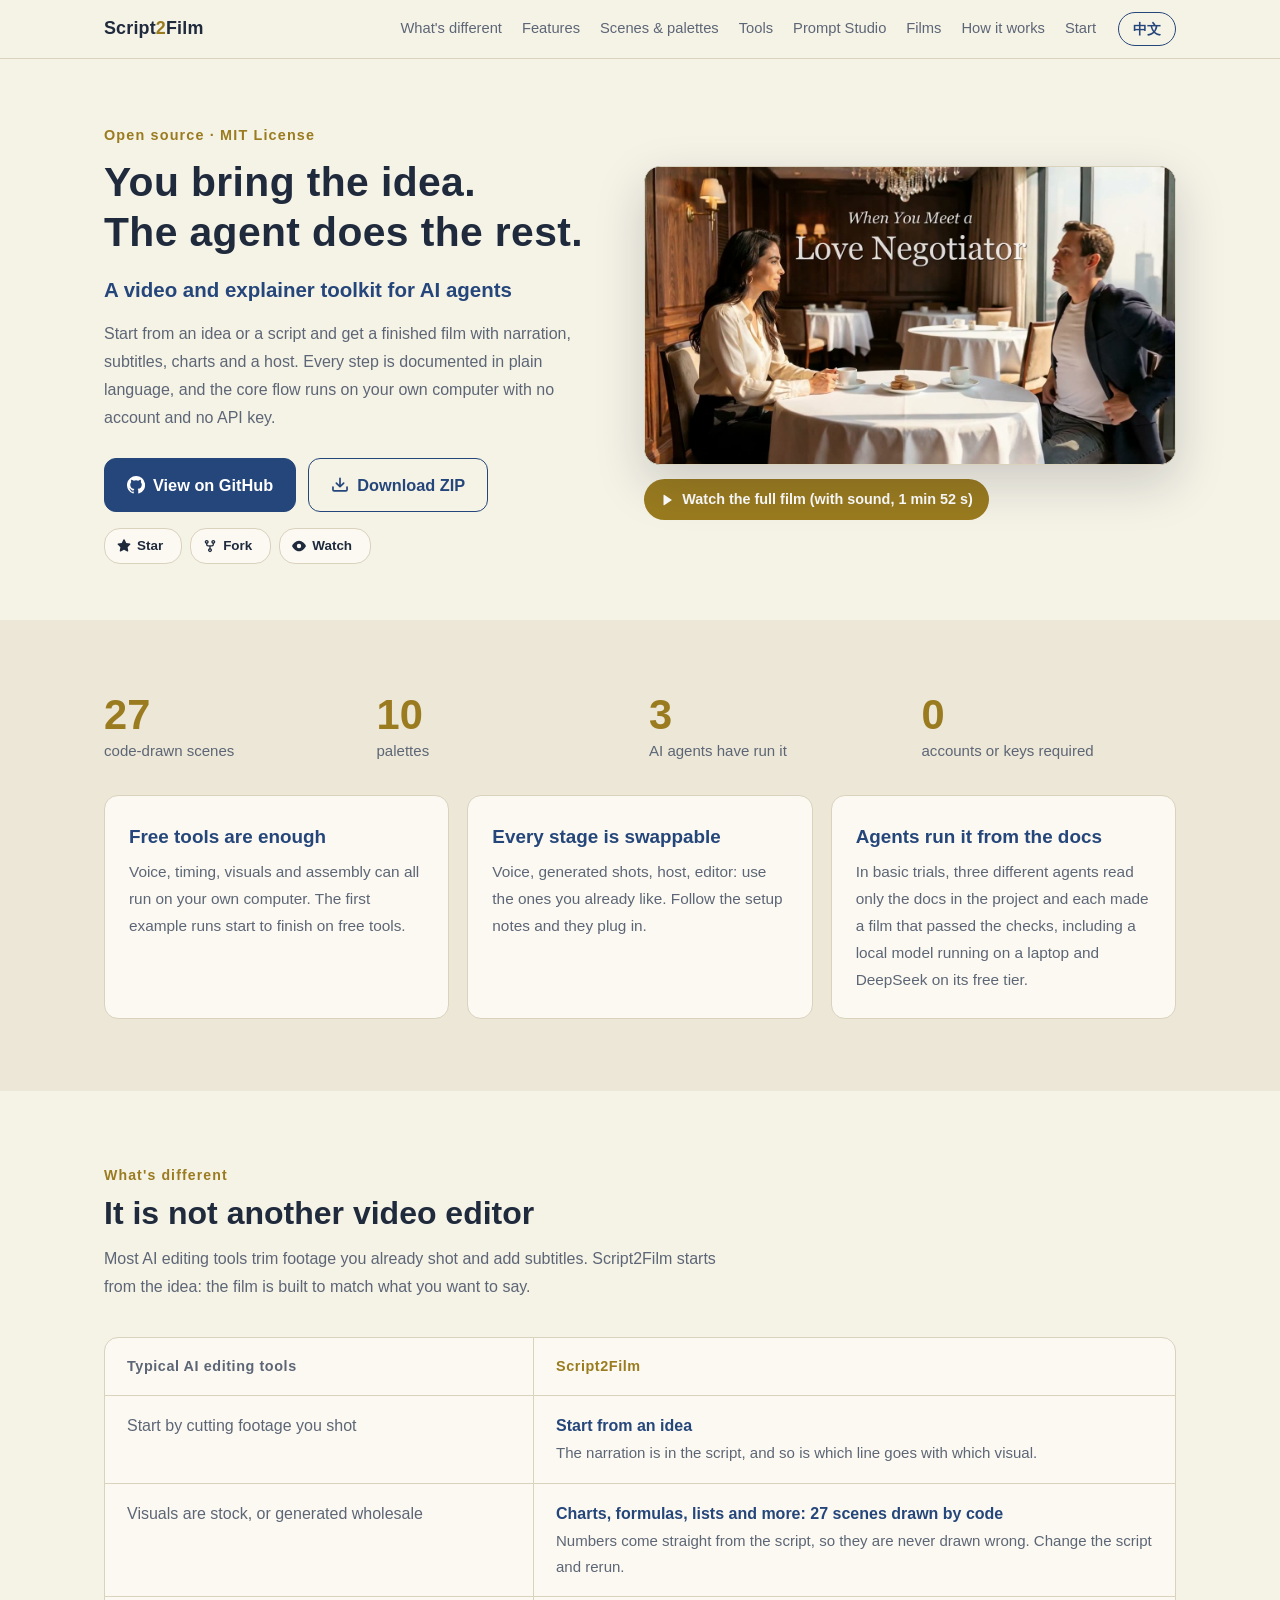
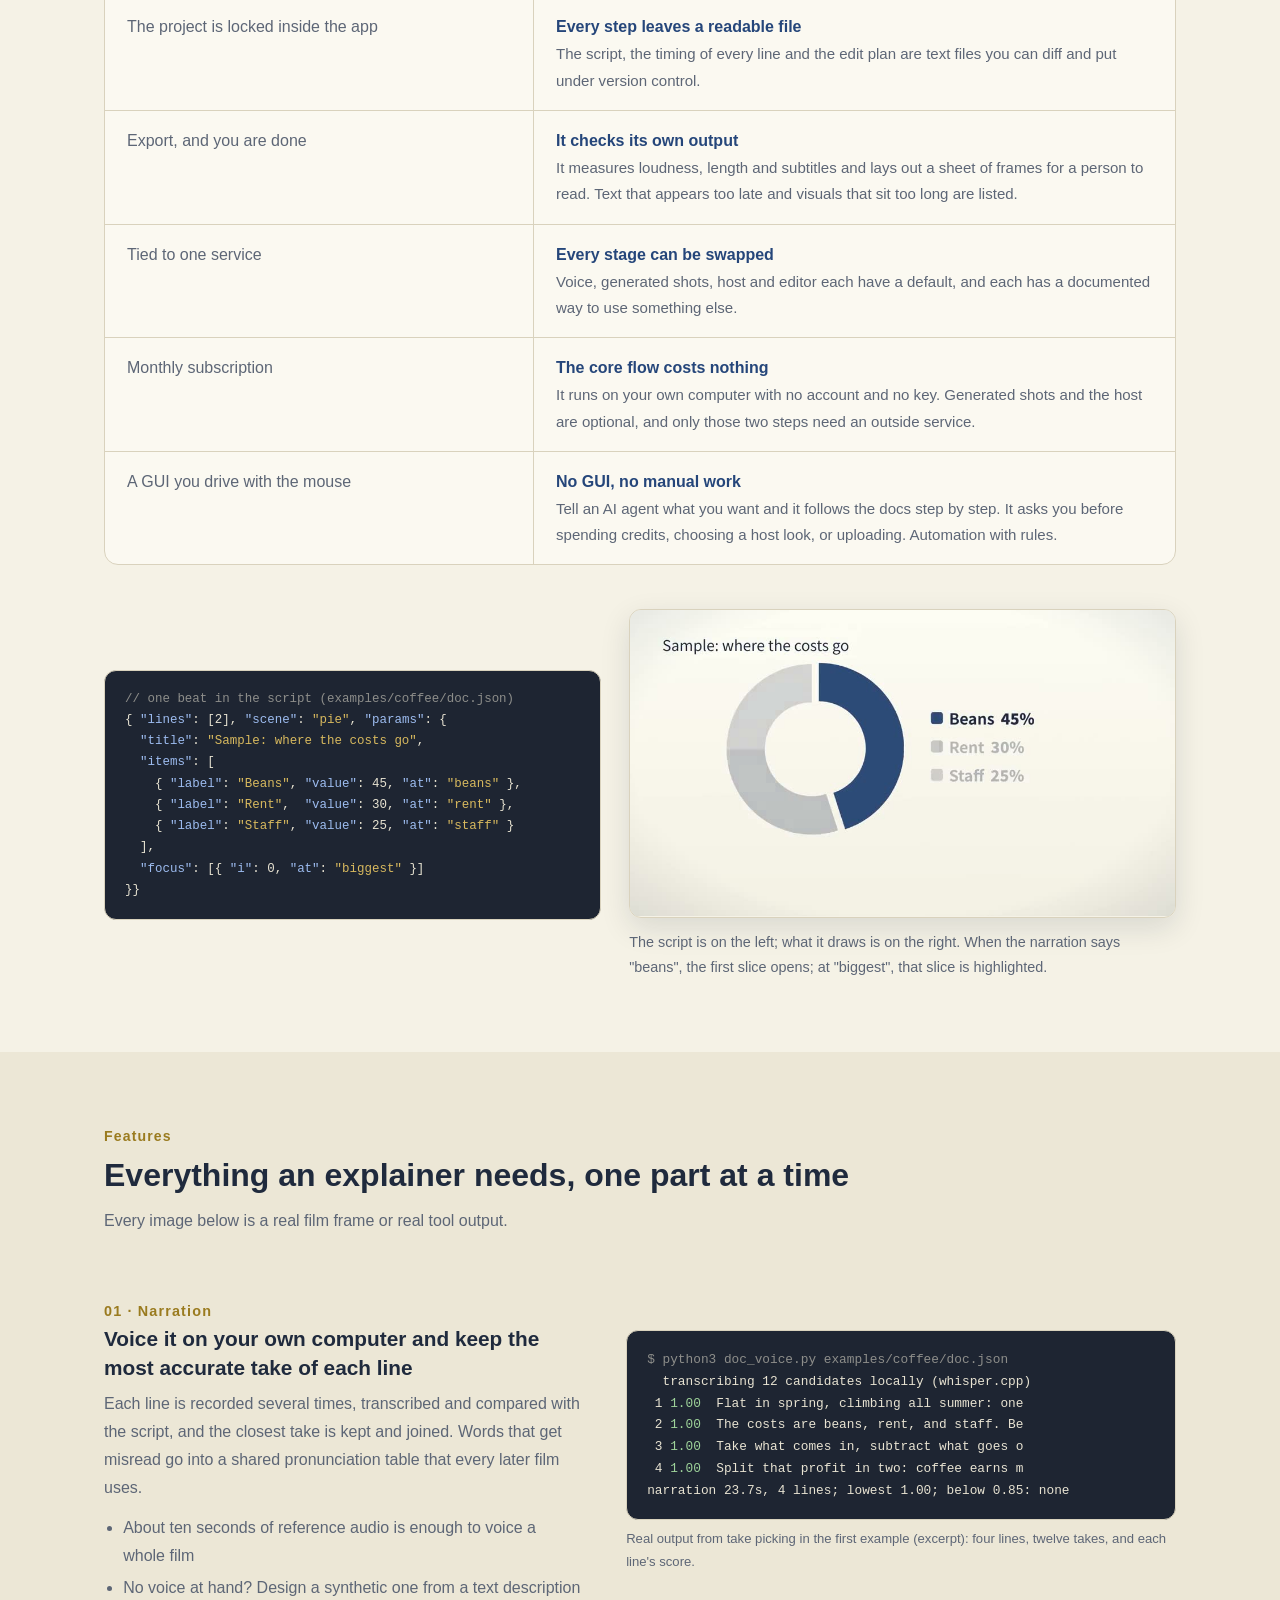
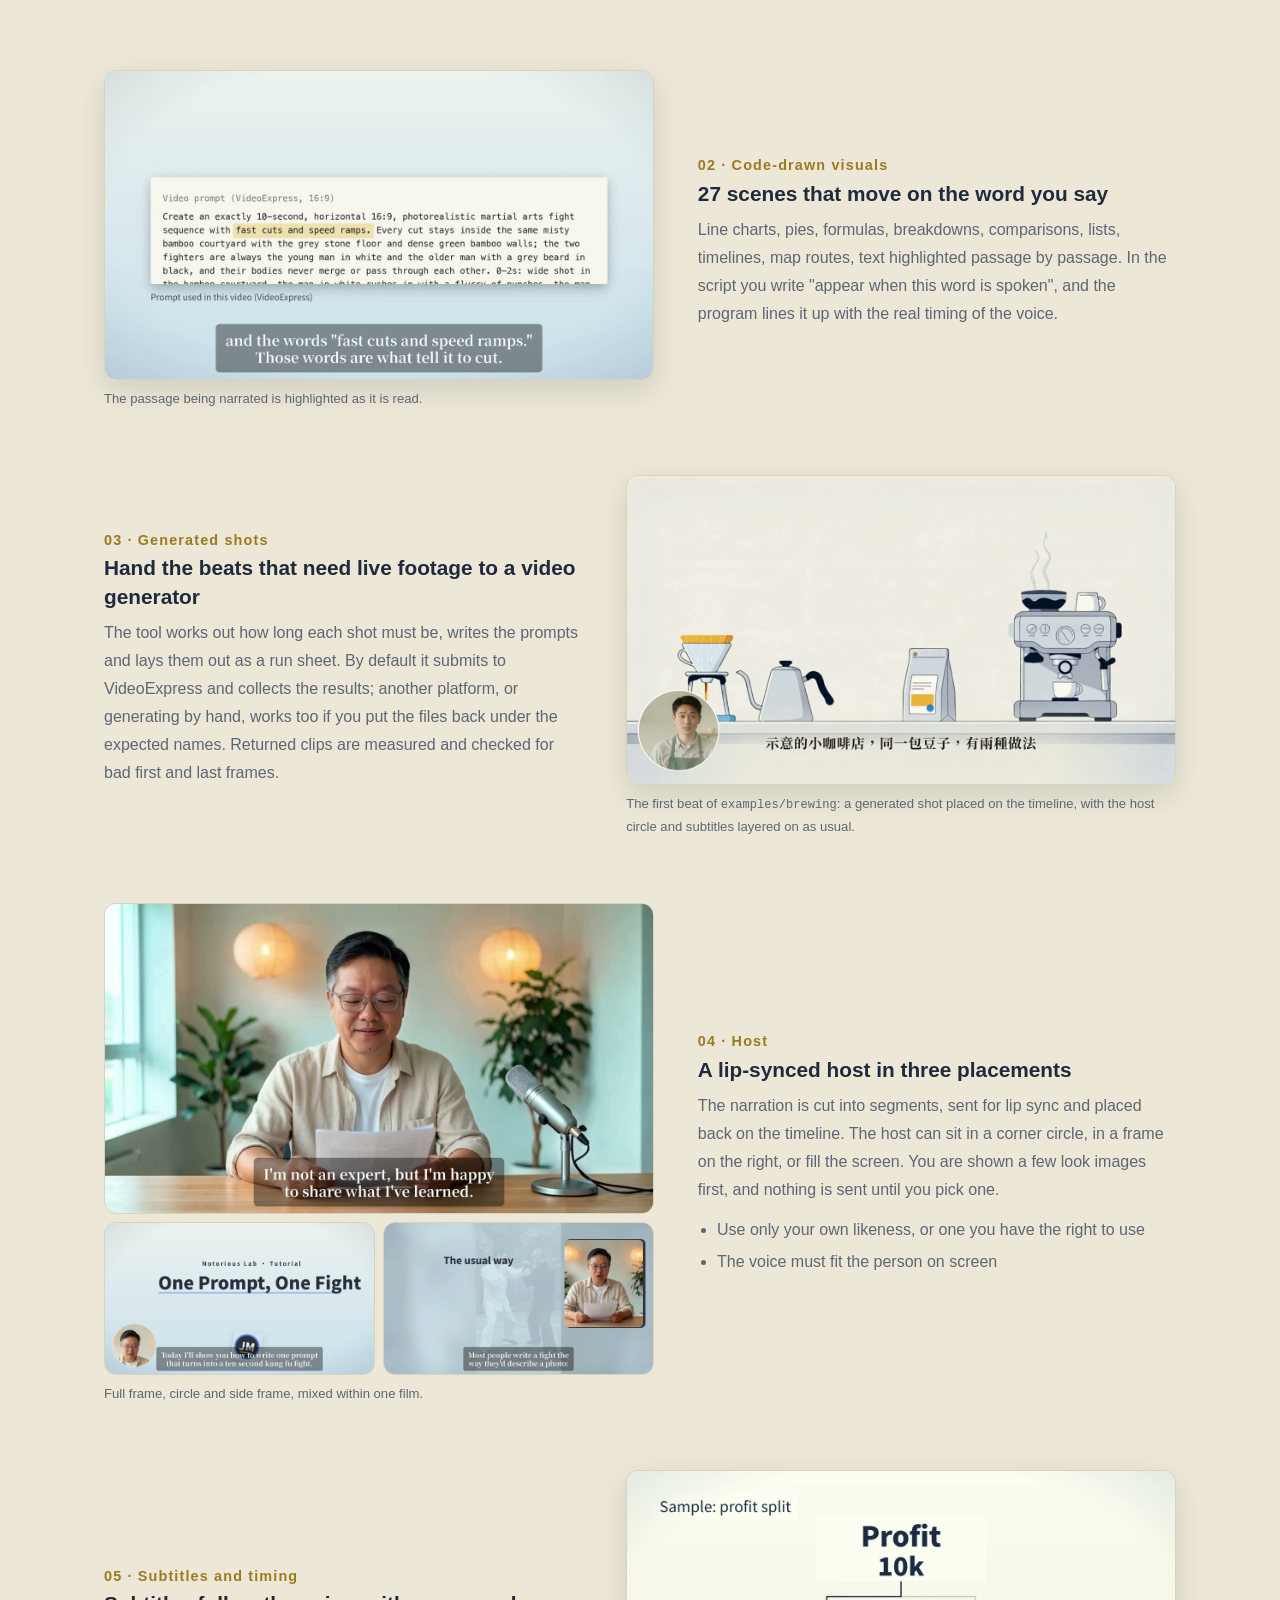
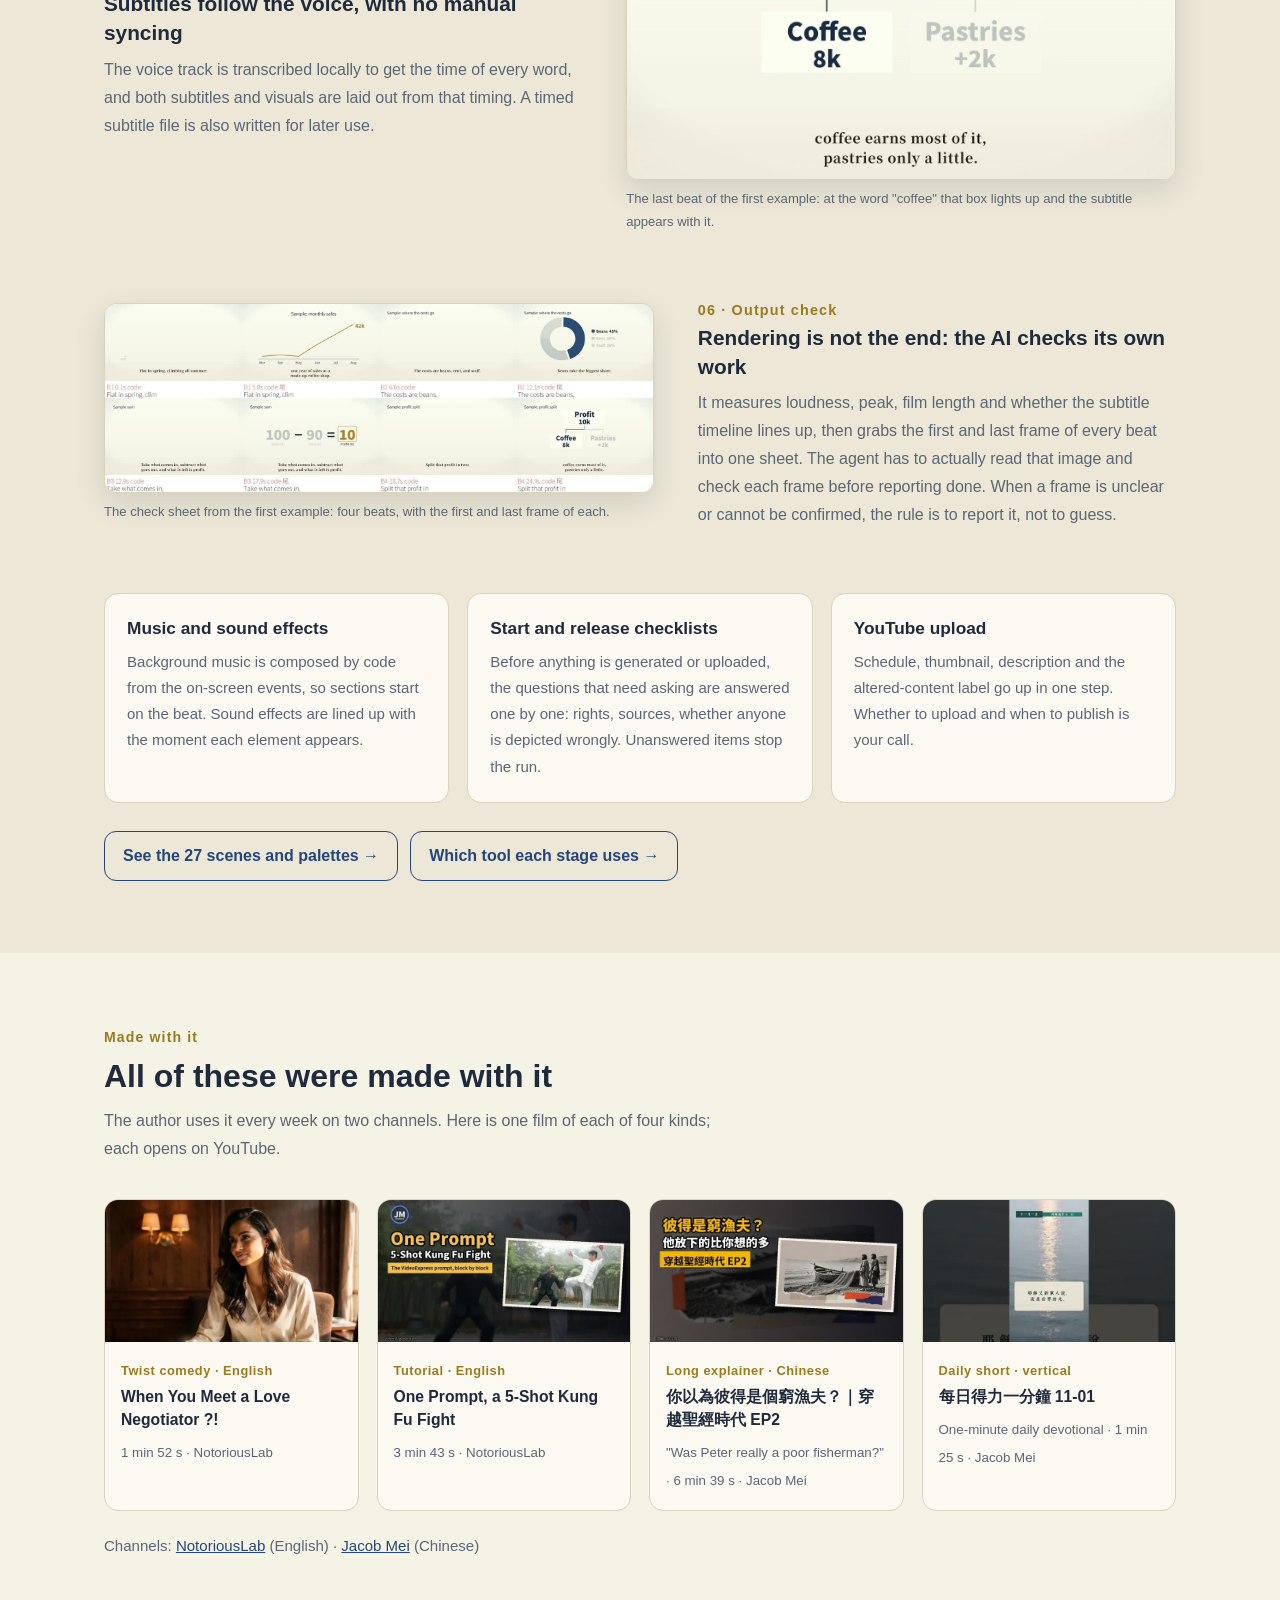
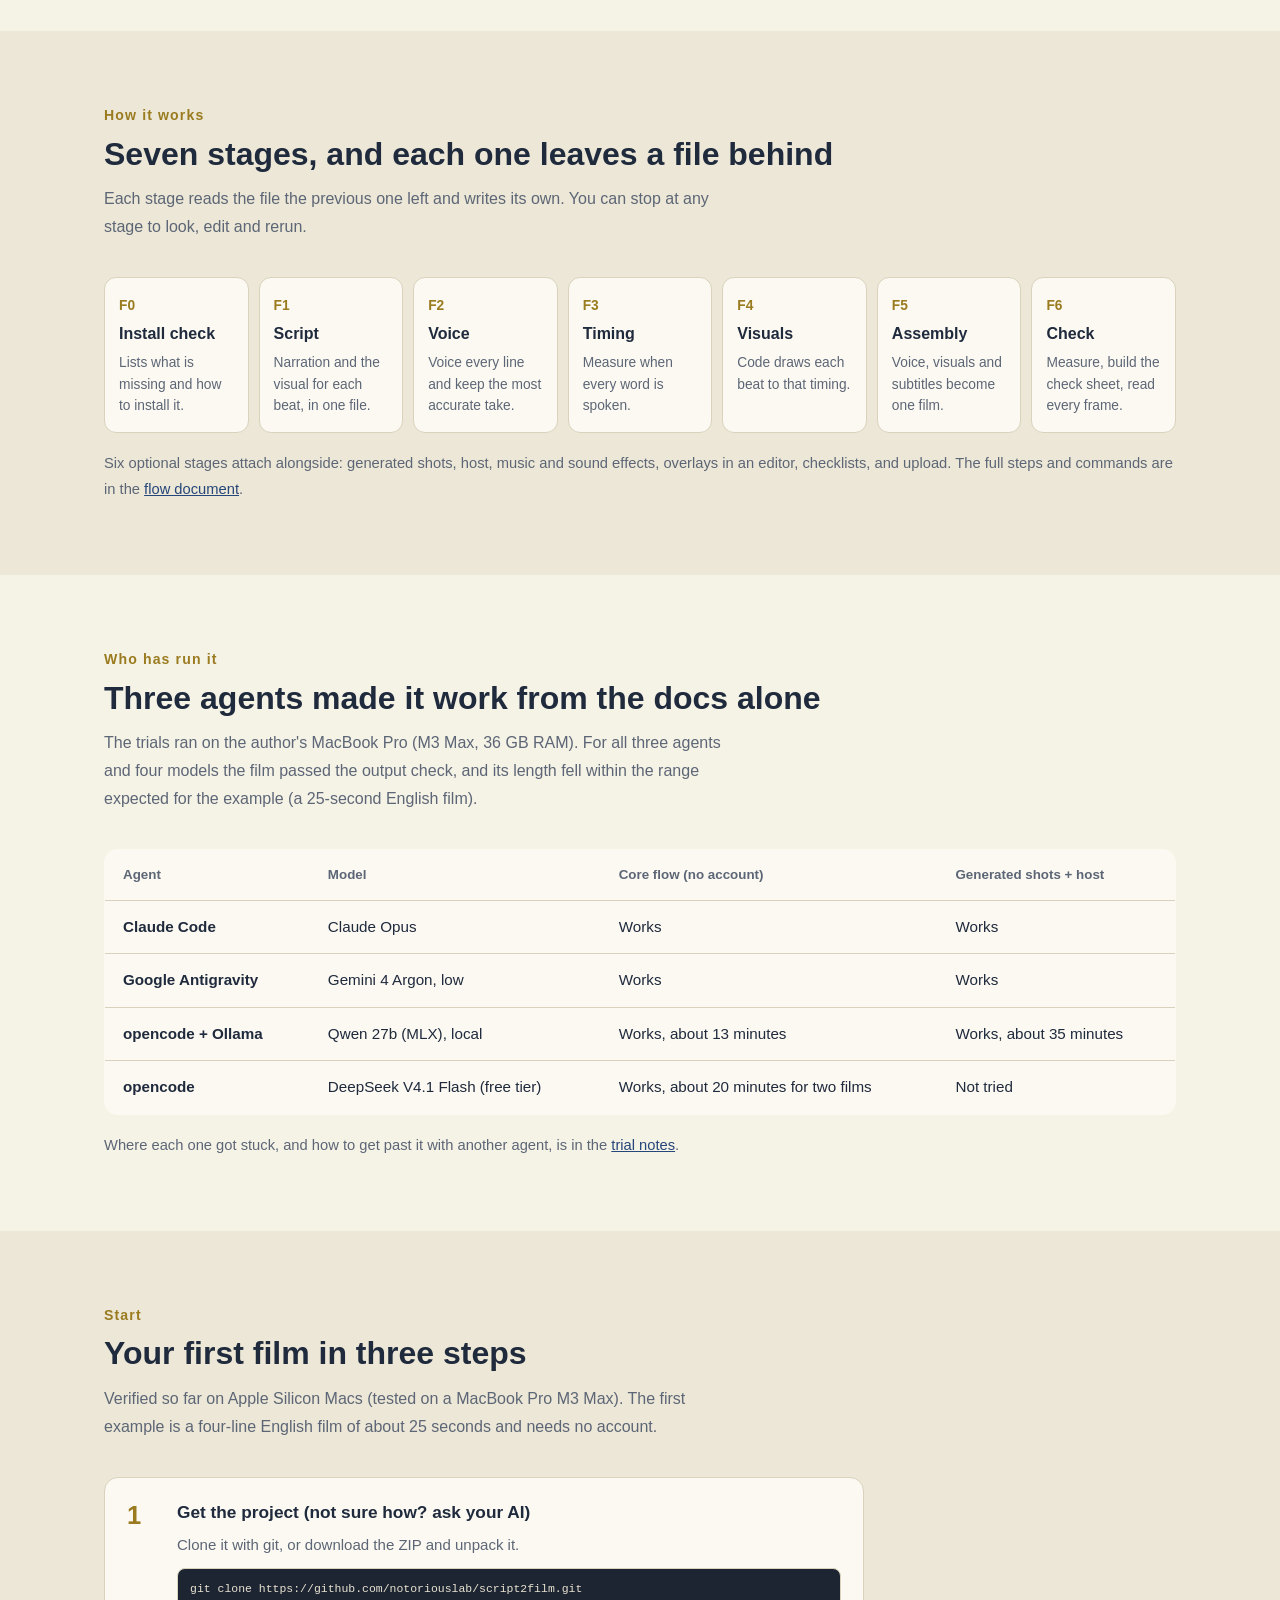
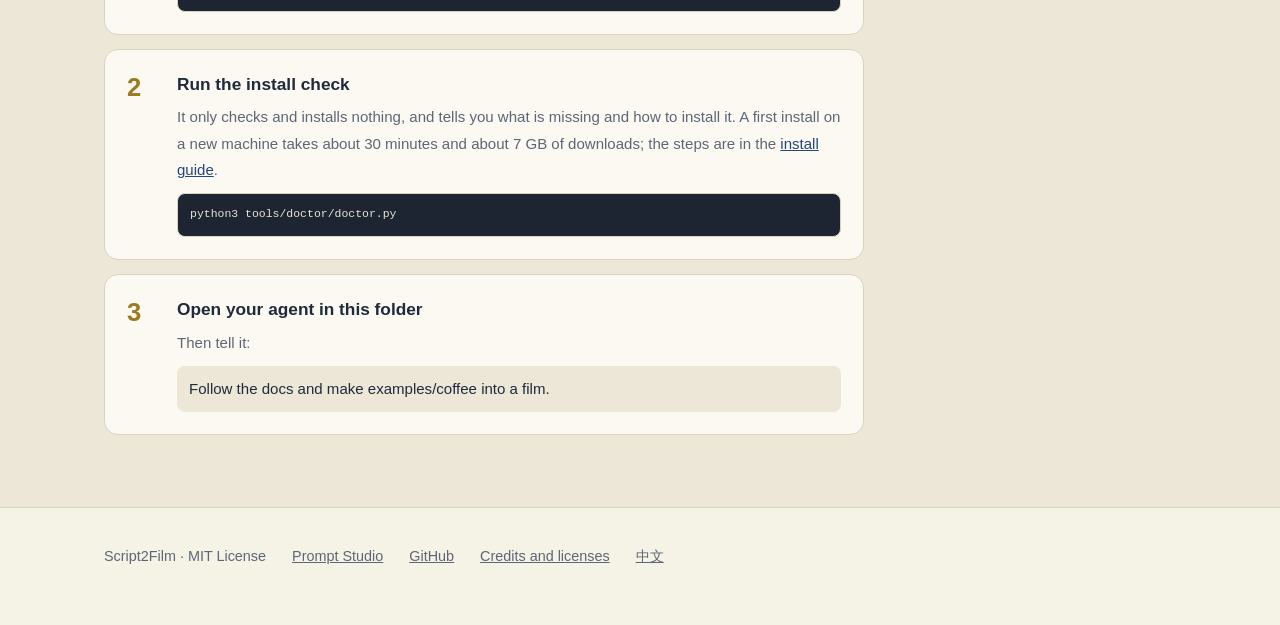
==== commit 20627c48: "本機轉錄改用 whisper.cpp（同一個 turbo 模型），移除 mlx-whisper" ====
--- a/docs/en/index.html
+++ b/docs/en/index.html
@@ -21,7 +21,7 @@
   <meta property="og:image" content="https://notoriouslab.github.io/script2film/site/og.jpg">
   <meta property="og:image:width" content="1200">
   <meta property="og:image:height" content="630">
-  <meta property="og:image:alt" content="The Script2Film name over a frame from a short drama made with it">
+  <meta property="og:image:alt" content="The Script2Film name beside two frames from films: a dinosaur chasing explorers, and a host with English subtitles">
   <meta name="twitter:card" content="summary_large_image">
   <!-- /share preview -->
   <link rel="stylesheet" href="../site/site.css">
@@ -216,7 +216,7 @@
         </div>
         <figure>
           <div class="term"><span class="dim">$ python3 doc_voice.py examples/coffee/doc.json</span>
-  transcribing 12 candidates locally (mlx-whisper)
+  transcribing 12 candidates locally (whisper.cpp)
  1 <span class="ok">1.00</span>  Flat in spring, climbing all summer: one
  2 <span class="ok">1.00</span>  The costs are beans, rent, and staff. Be
  3 <span class="ok">1.00</span>  Take what comes in, subtract what goes o
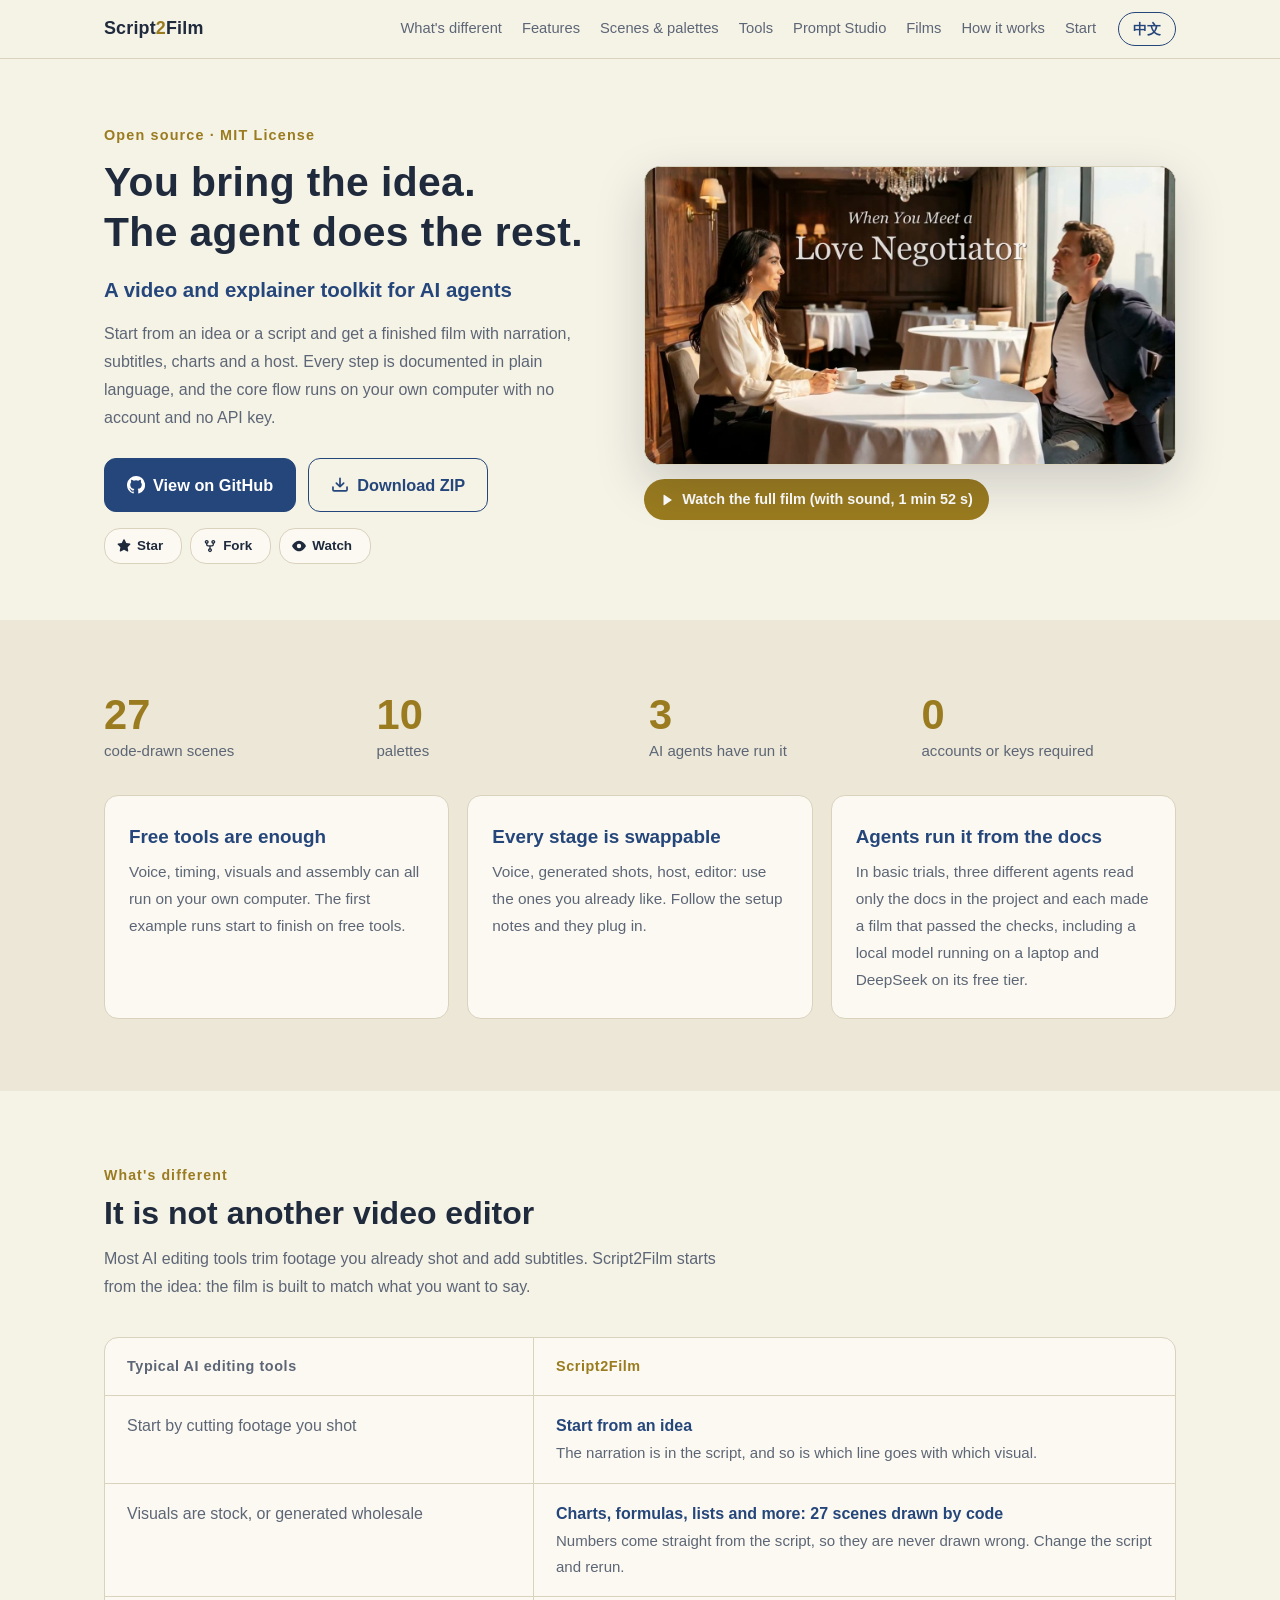
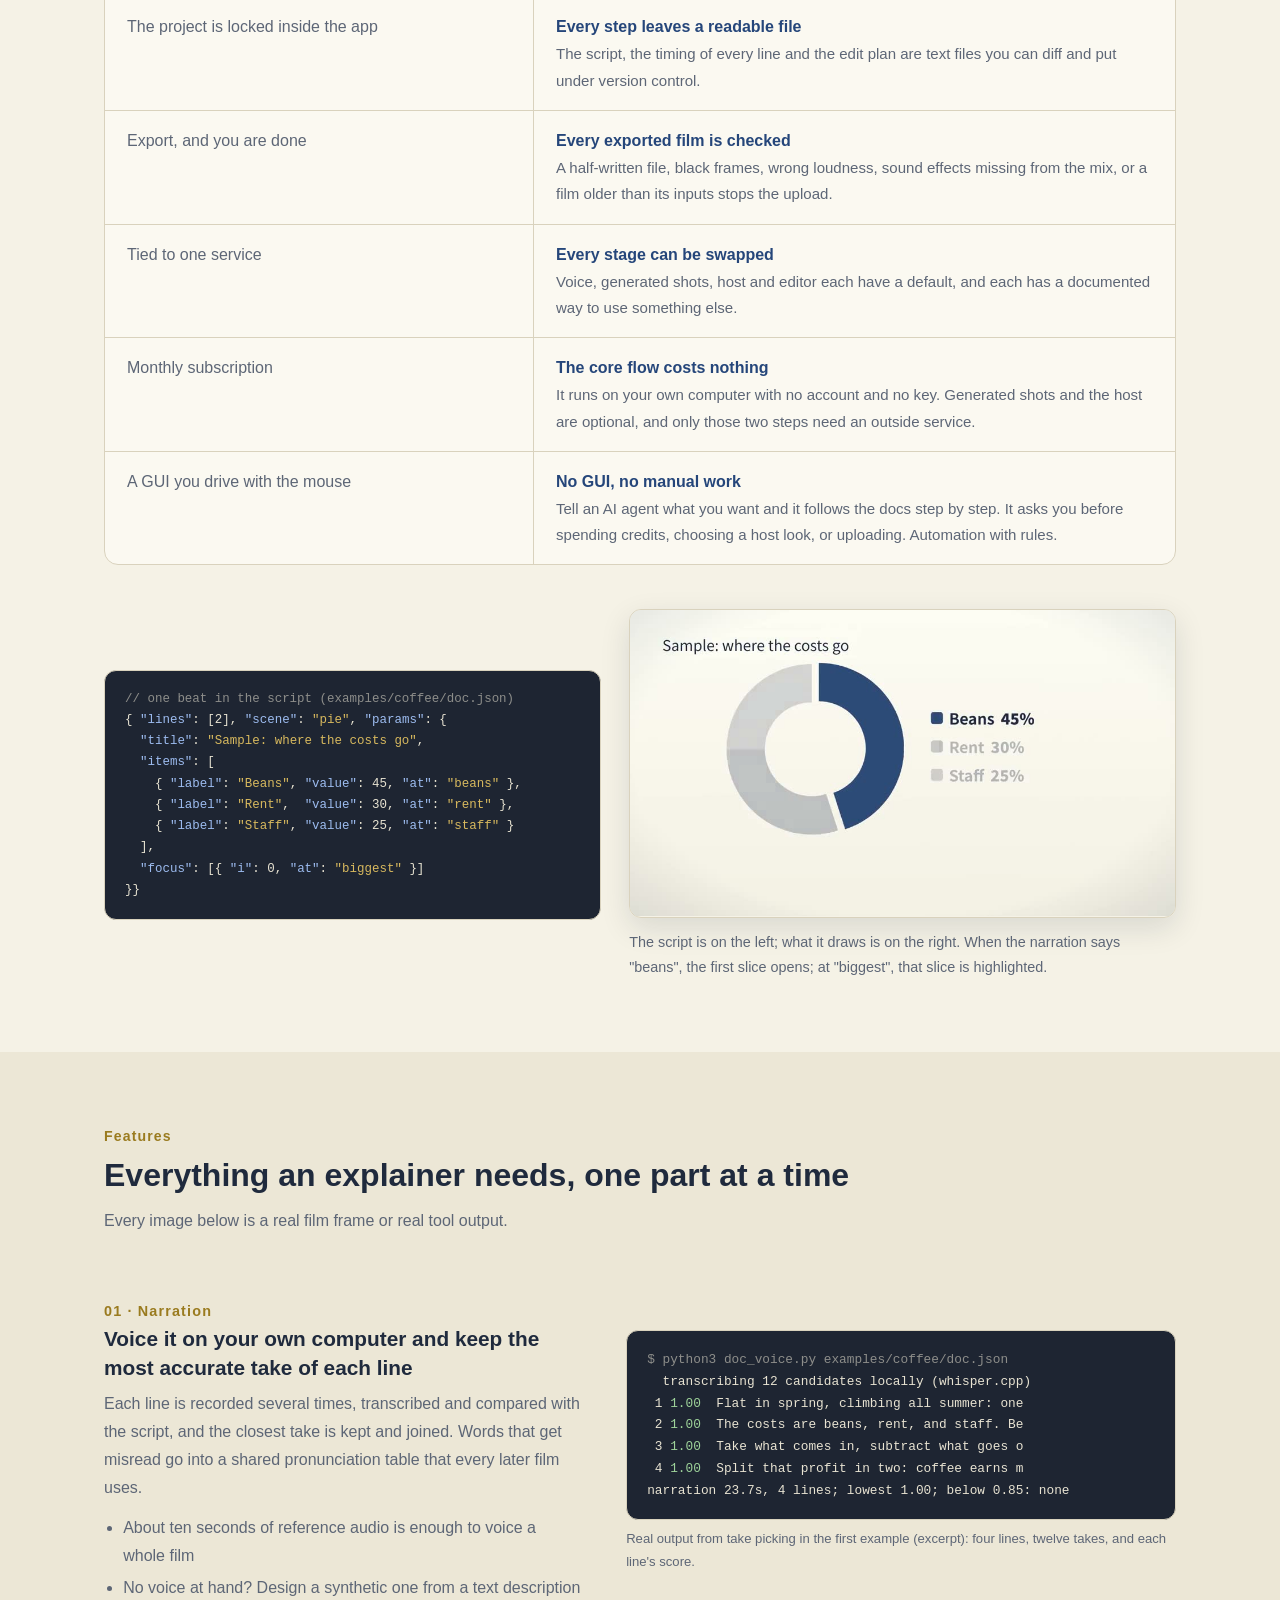
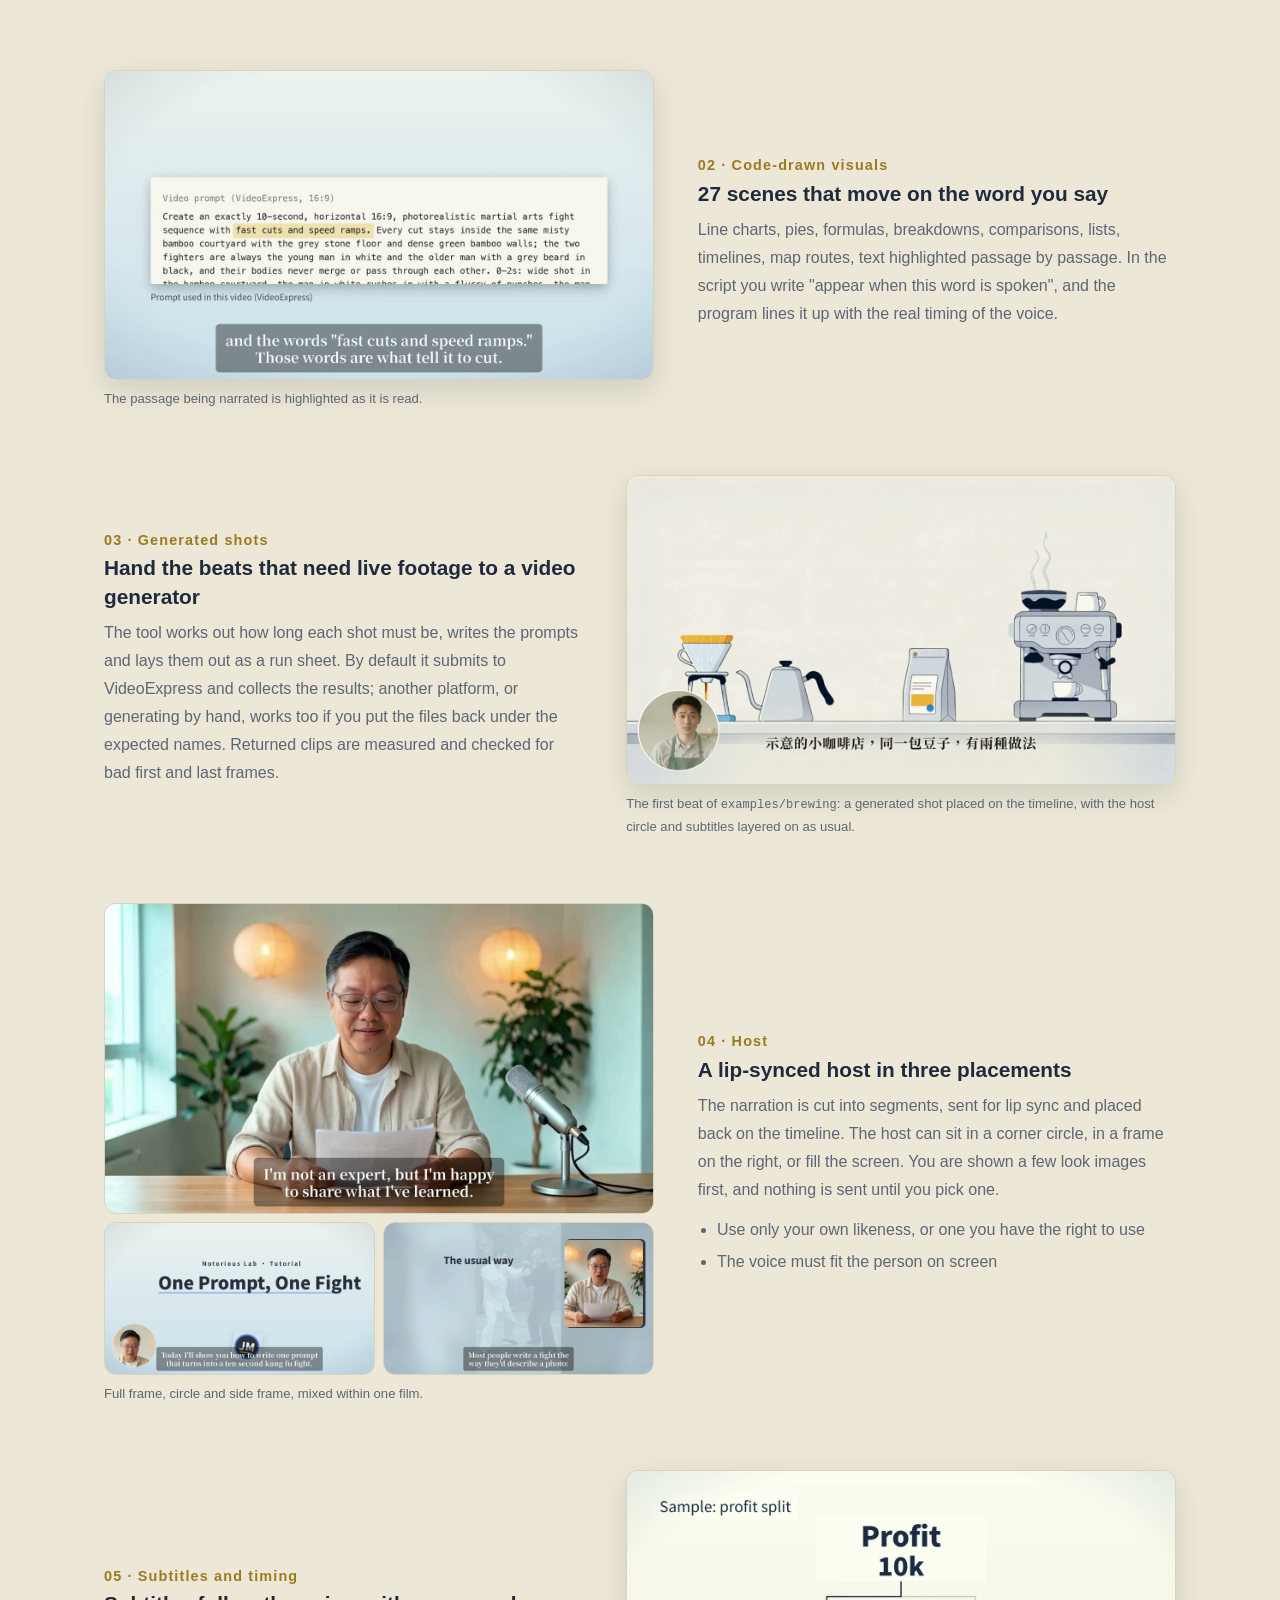
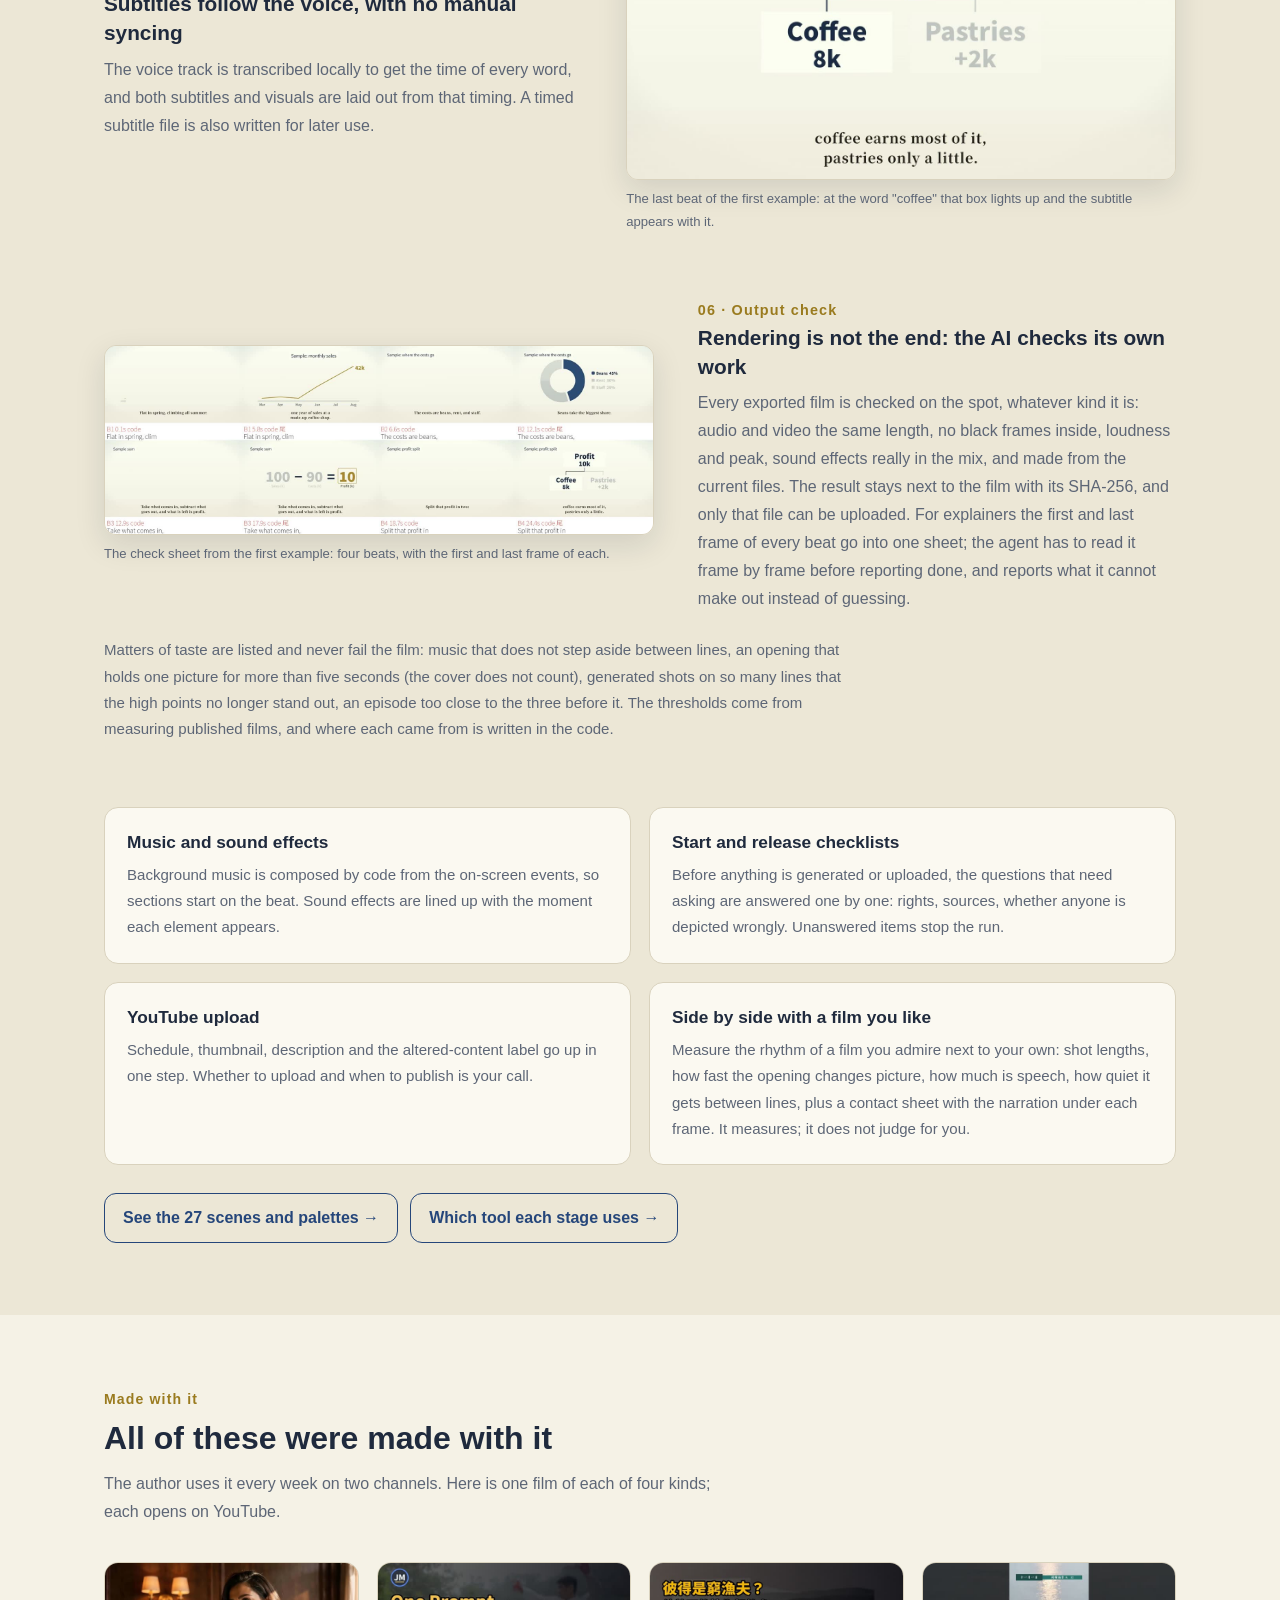
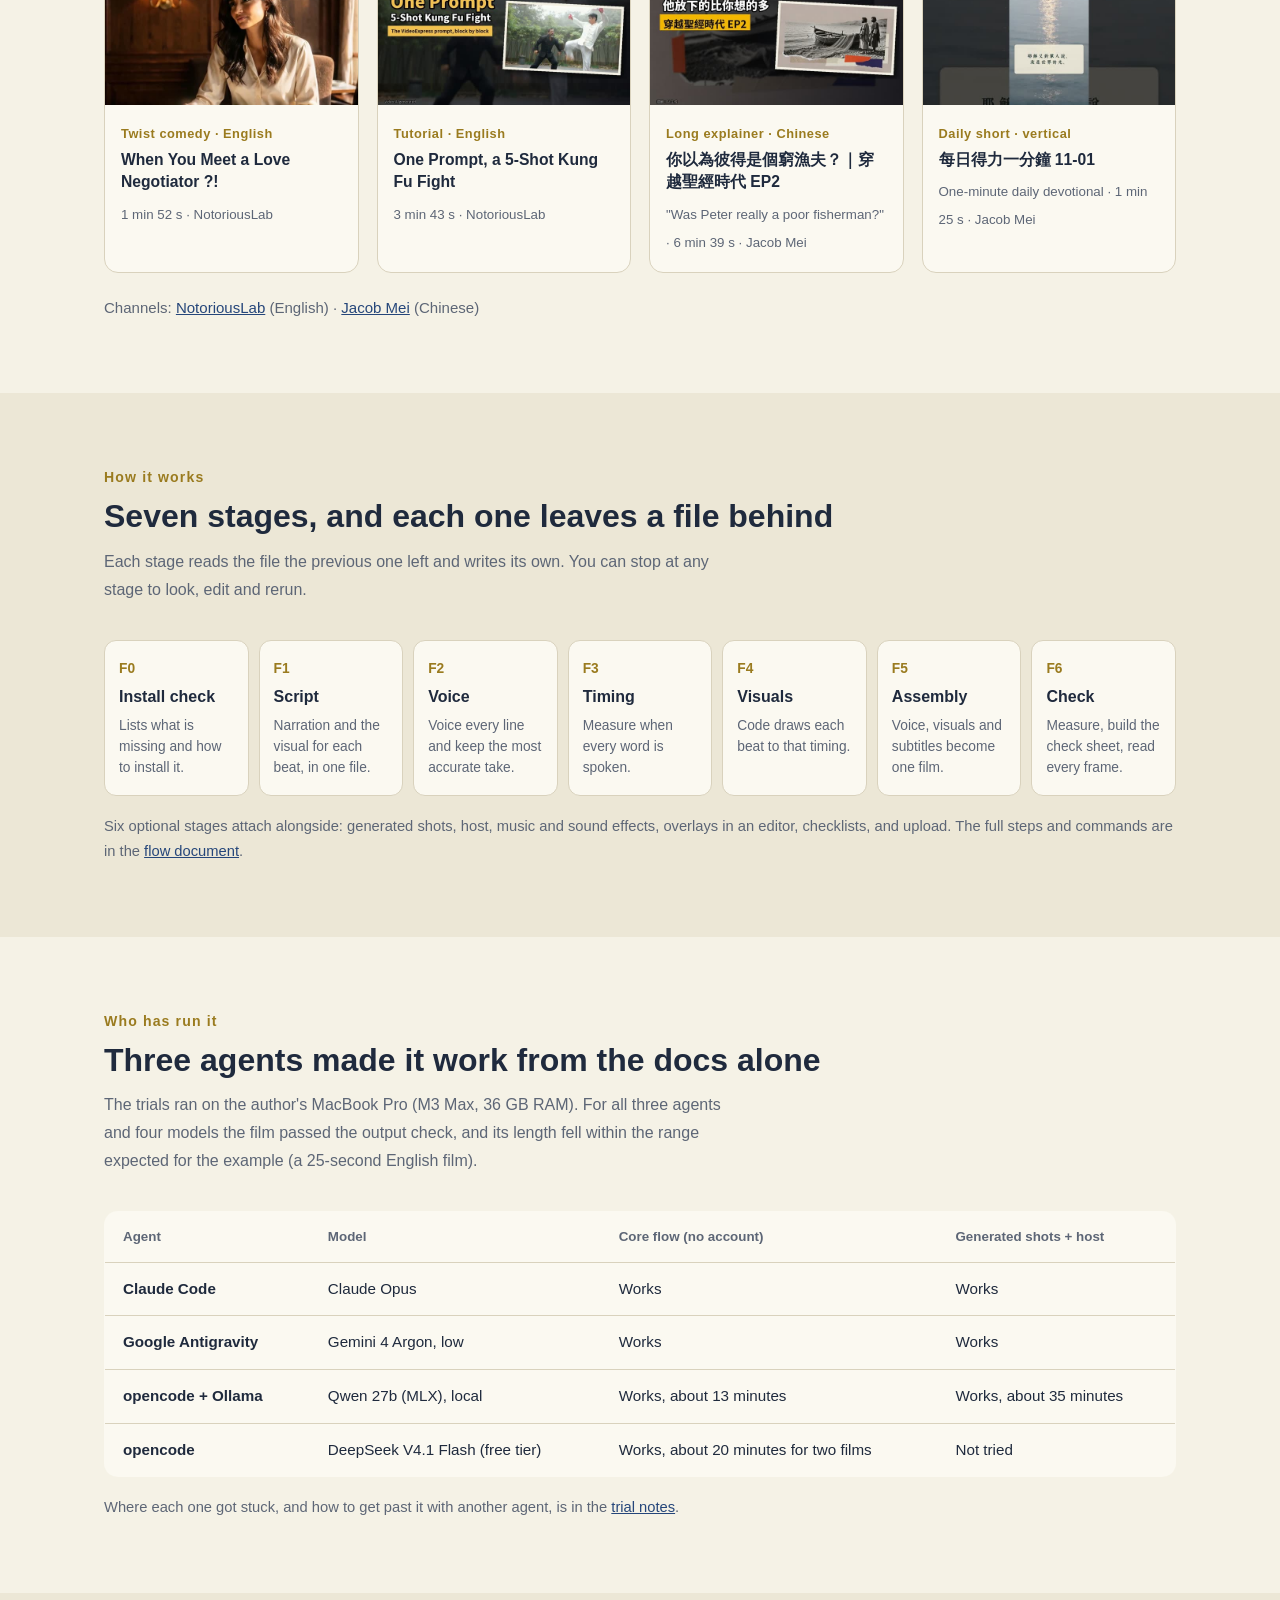
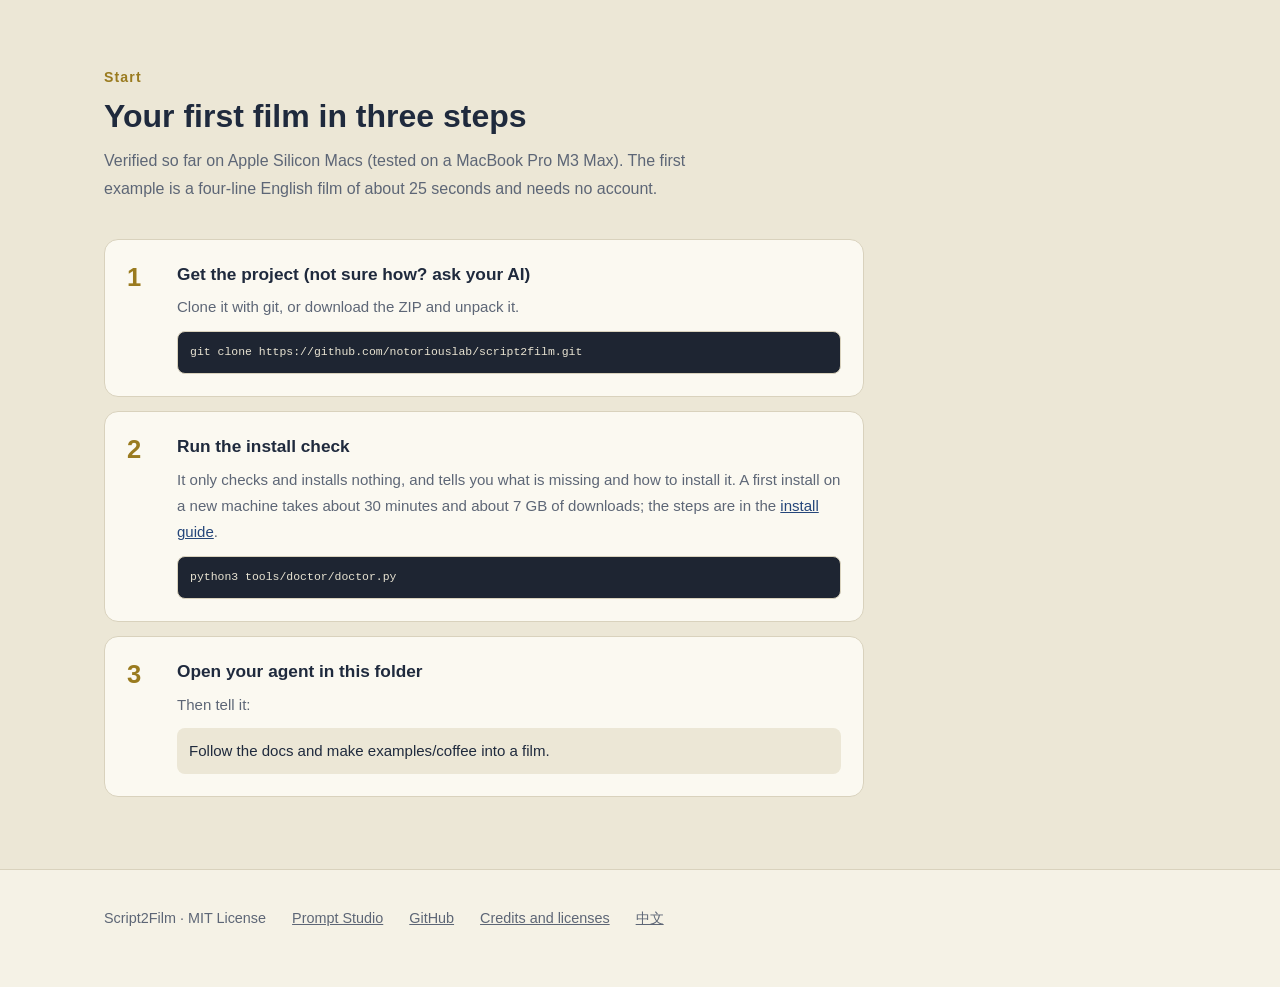
==== commit 321891a1: "文件改寫：每支出片都檢查、品味只提醒、對照喜歡的片；拆片工具改用標準設定載入" ====
--- a/docs/en/index.html
+++ b/docs/en/index.html
@@ -160,7 +160,7 @@
         </div>
         <div class="cmp-row">
           <div class="them" data-label="Typical tools: ">Export, and you are done</div>
-          <div class="us"><b>It checks its own output</b><span>It measures loudness, length and subtitles and lays out a sheet of frames for a person to read. Text that appears too late and visuals that sit too long are listed.</span></div>
+          <div class="us"><b>Every exported film is checked</b><span>A half-written file, black frames, wrong loudness, sound effects missing from the mix, or a film older than its inputs stops the upload.</span></div>
         </div>
         <div class="cmp-row">
           <div class="them" data-label="Typical tools: ">Tied to one service</div>
@@ -291,7 +291,7 @@
         <div class="feat-text">
           <div class="feat-num">06 · Output check</div>
           <h3>Rendering is not the end: the AI checks its own work</h3>
-          <p>It measures loudness, peak, film length and whether the subtitle timeline lines up, then grabs the first and last frame of every beat into one sheet. The agent has to actually read that image and check each frame before reporting done. When a frame is unclear or cannot be confirmed, the rule is to report it, not to guess.</p>
+          <p>Every exported film is checked on the spot, whatever kind it is: audio and video the same length, no black frames inside, loudness and peak, sound effects really in the mix, and made from the current files. The result stays next to the film with its SHA-256, and only that file can be uploaded. For explainers the first and last frame of every beat go into one sheet; the agent has to read it frame by frame before reporting done, and reports what it cannot make out instead of guessing.</p>
         </div>
         <figure>
           <div class="frame"><img src="../site/check-sheet.jpg" alt="A check sheet with two frames for each of four beats" loading="lazy" width="1600" height="555">
@@ -299,6 +299,7 @@
           <figcaption>The check sheet from the first example: four beats, with the first and last frame of each.</figcaption>
         </figure>
       </div>
+      <p class="feat-note">Matters of taste are listed and never fail the film: music that does not step aside between lines, an opening that holds one picture for more than five seconds (the cover does not count), generated shots on so many lines that the high points no longer stand out, an episode too close to the three before it. The thresholds come from measuring published films, and where each came from is written in the code.</p>
 
       <div class="cards">
         <div class="card">
@@ -312,6 +313,10 @@
         <div class="card">
           <h3>YouTube upload</h3>
           <p>Schedule, thumbnail, description and the altered-content label go up in one step. Whether to upload and when to publish is your call.</p>
+        </div>
+        <div class="card">
+          <h3>Side by side with a film you like</h3>
+          <p>Measure the rhythm of a film you admire next to your own: shot lengths, how fast the opening changes picture, how much is speech, how quiet it gets between lines, plus a contact sheet with the narration under each frame. It measures; it does not judge for you.</p>
         </div>
       </div>
       <div class="more">
--- a/docs/site/site.css
+++ b/docs/site/site.css
@@ -117,7 +117,8 @@
   overflow-x: auto; white-space: pre; border: 1px solid var(--line); }
 .term .dim { opacity: .55; }
 .term .ok { color: #9ed39a; }
-.cards { display: grid; grid-template-columns: repeat(3, 1fr); gap: 18px; margin-top: 64px; }
+.feat-note { color: var(--muted); font-size: .94em; max-width: 760px; margin-top: 24px; }
+.cards { display: grid; grid-template-columns: repeat(2, 1fr); gap: 18px; margin-top: 64px; }
 .card { background: var(--card); border: 1px solid var(--line); border-radius: 14px; padding: 22px; }
 .card h3 { font-size: 1.08em; }
 .card p { color: var(--muted); font-size: .94em; }
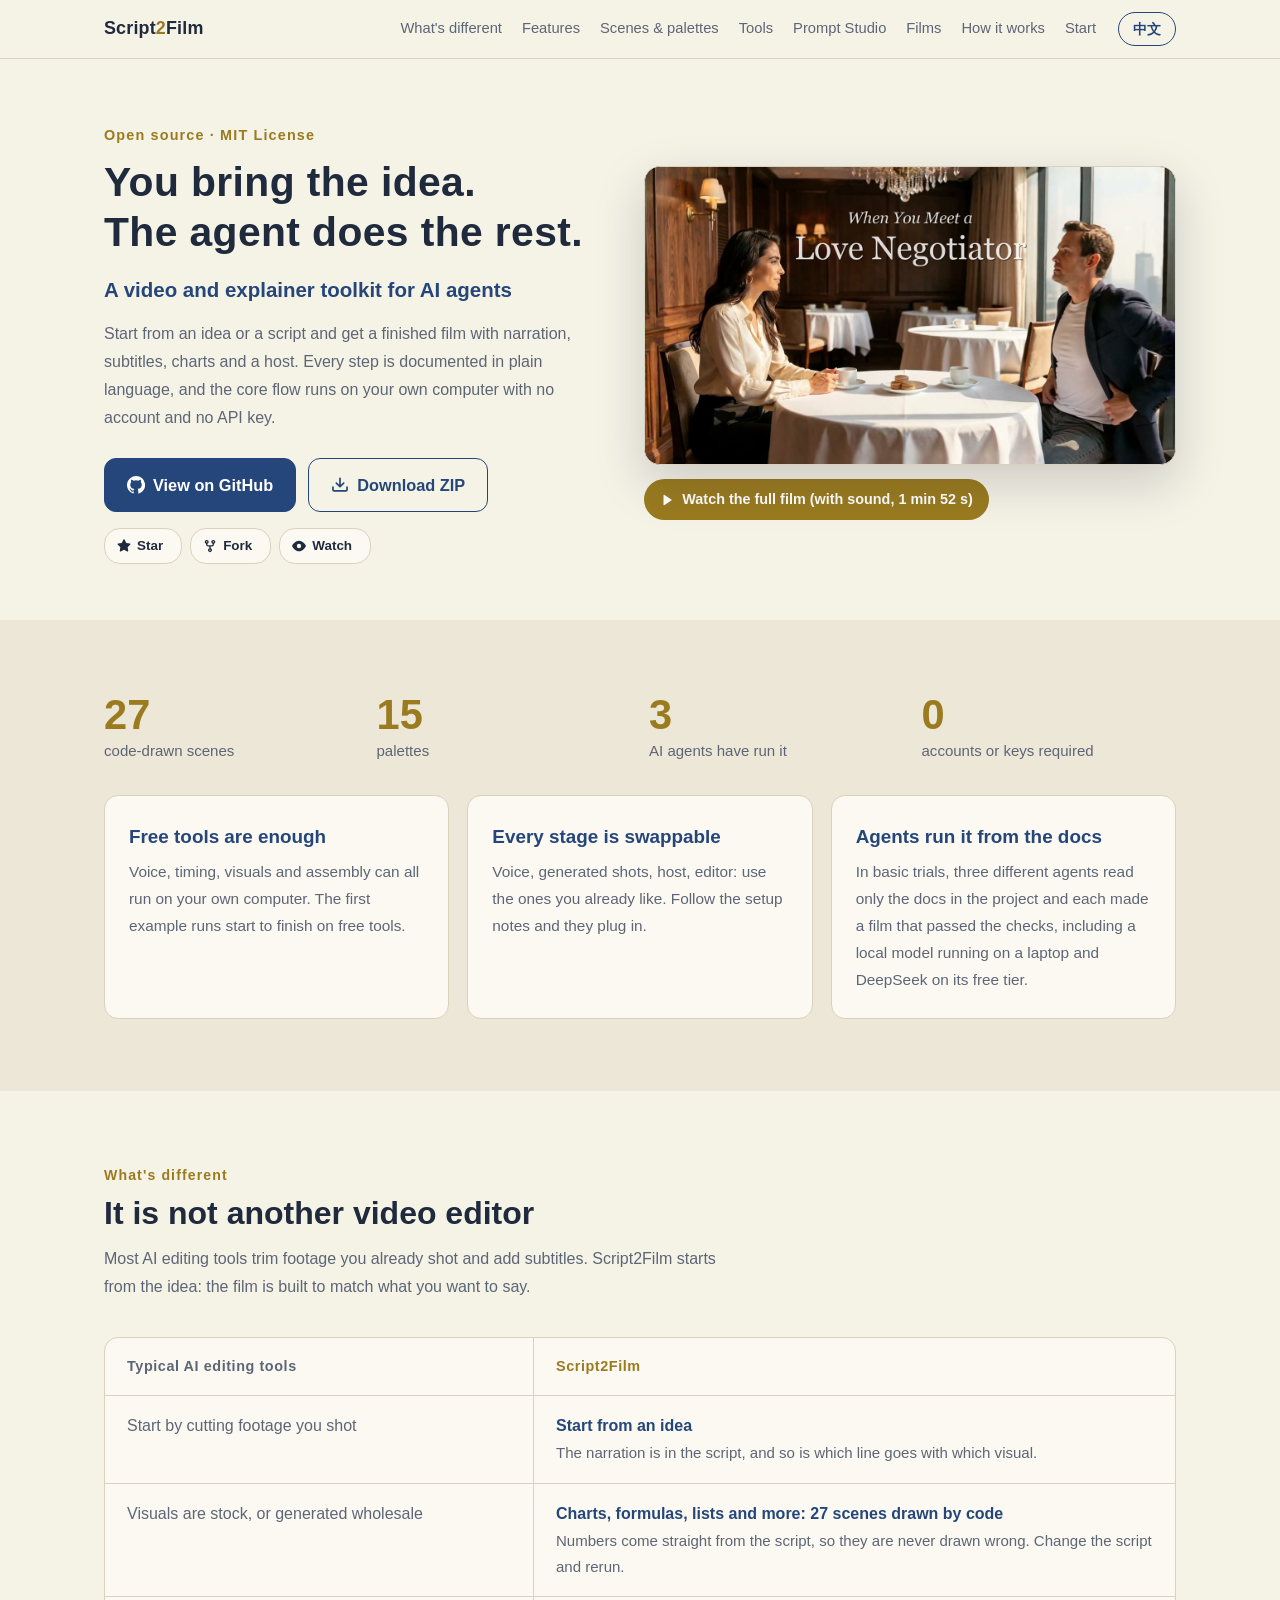
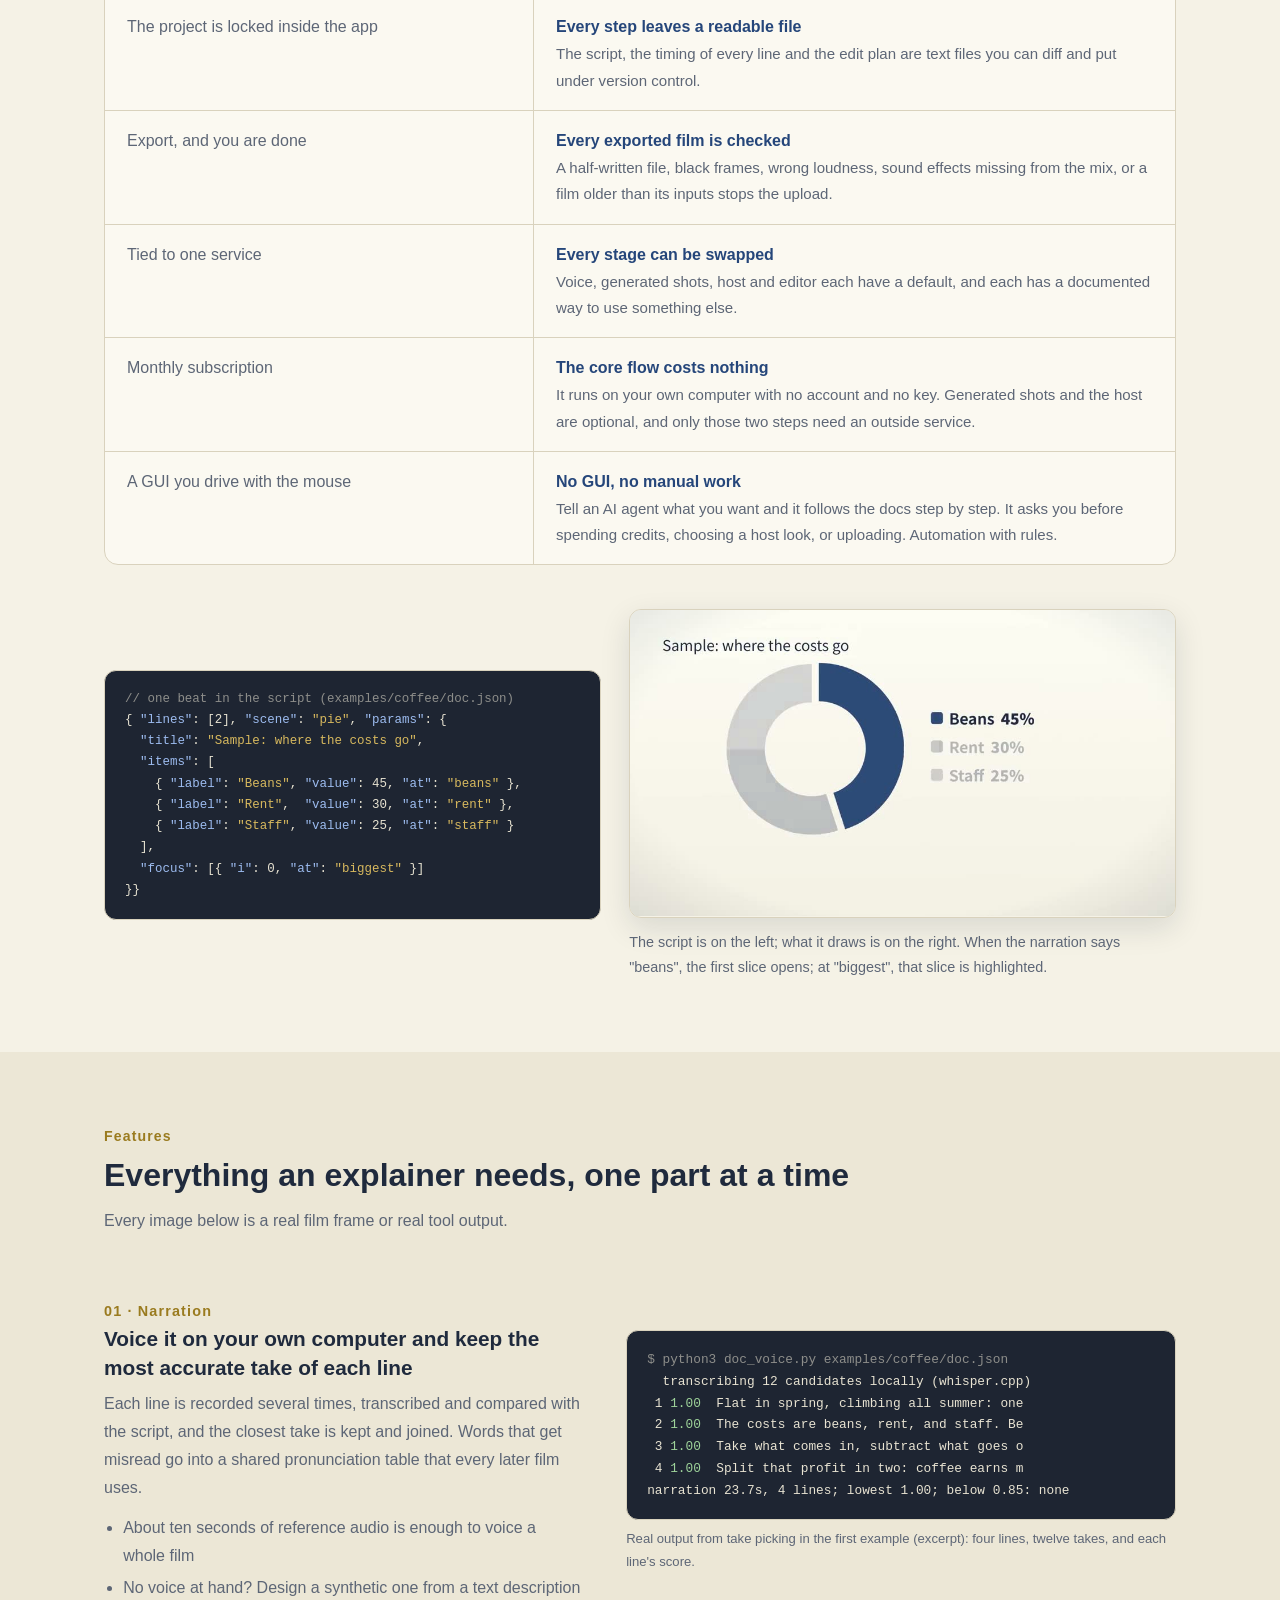
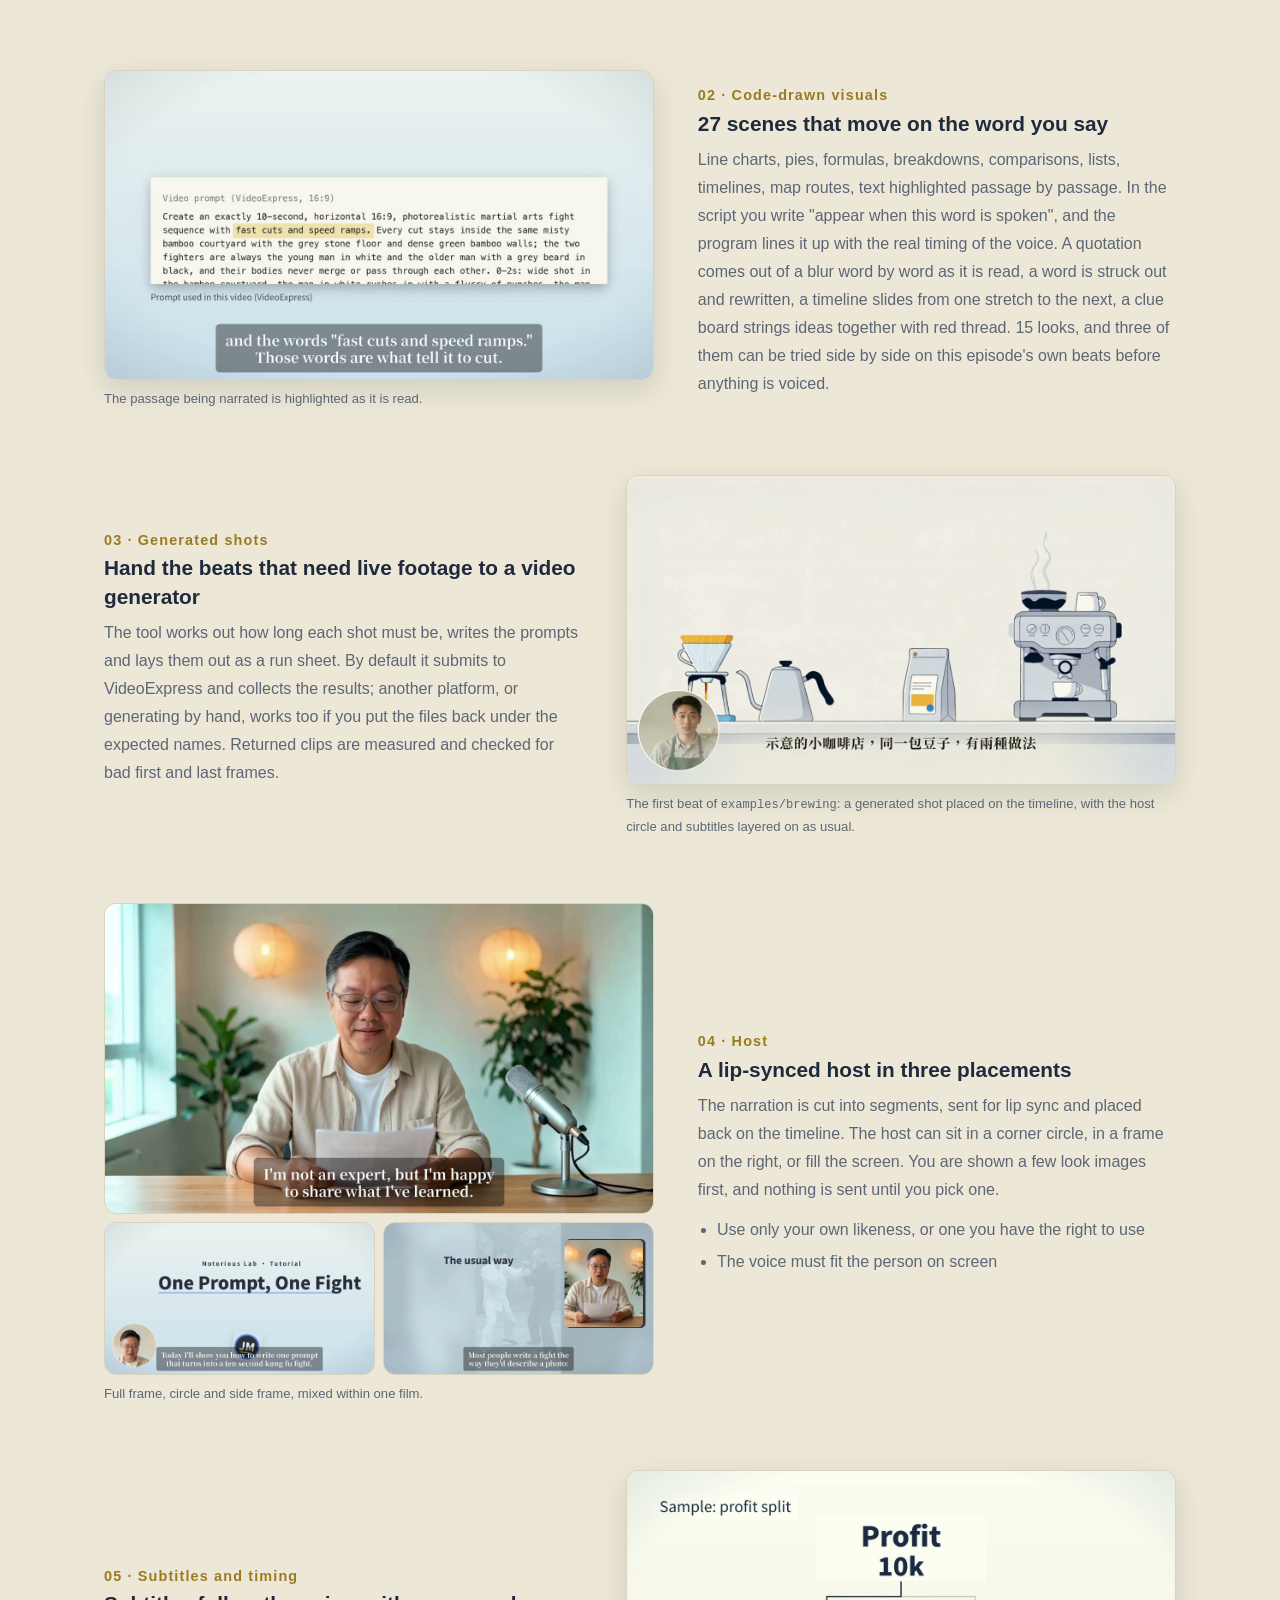
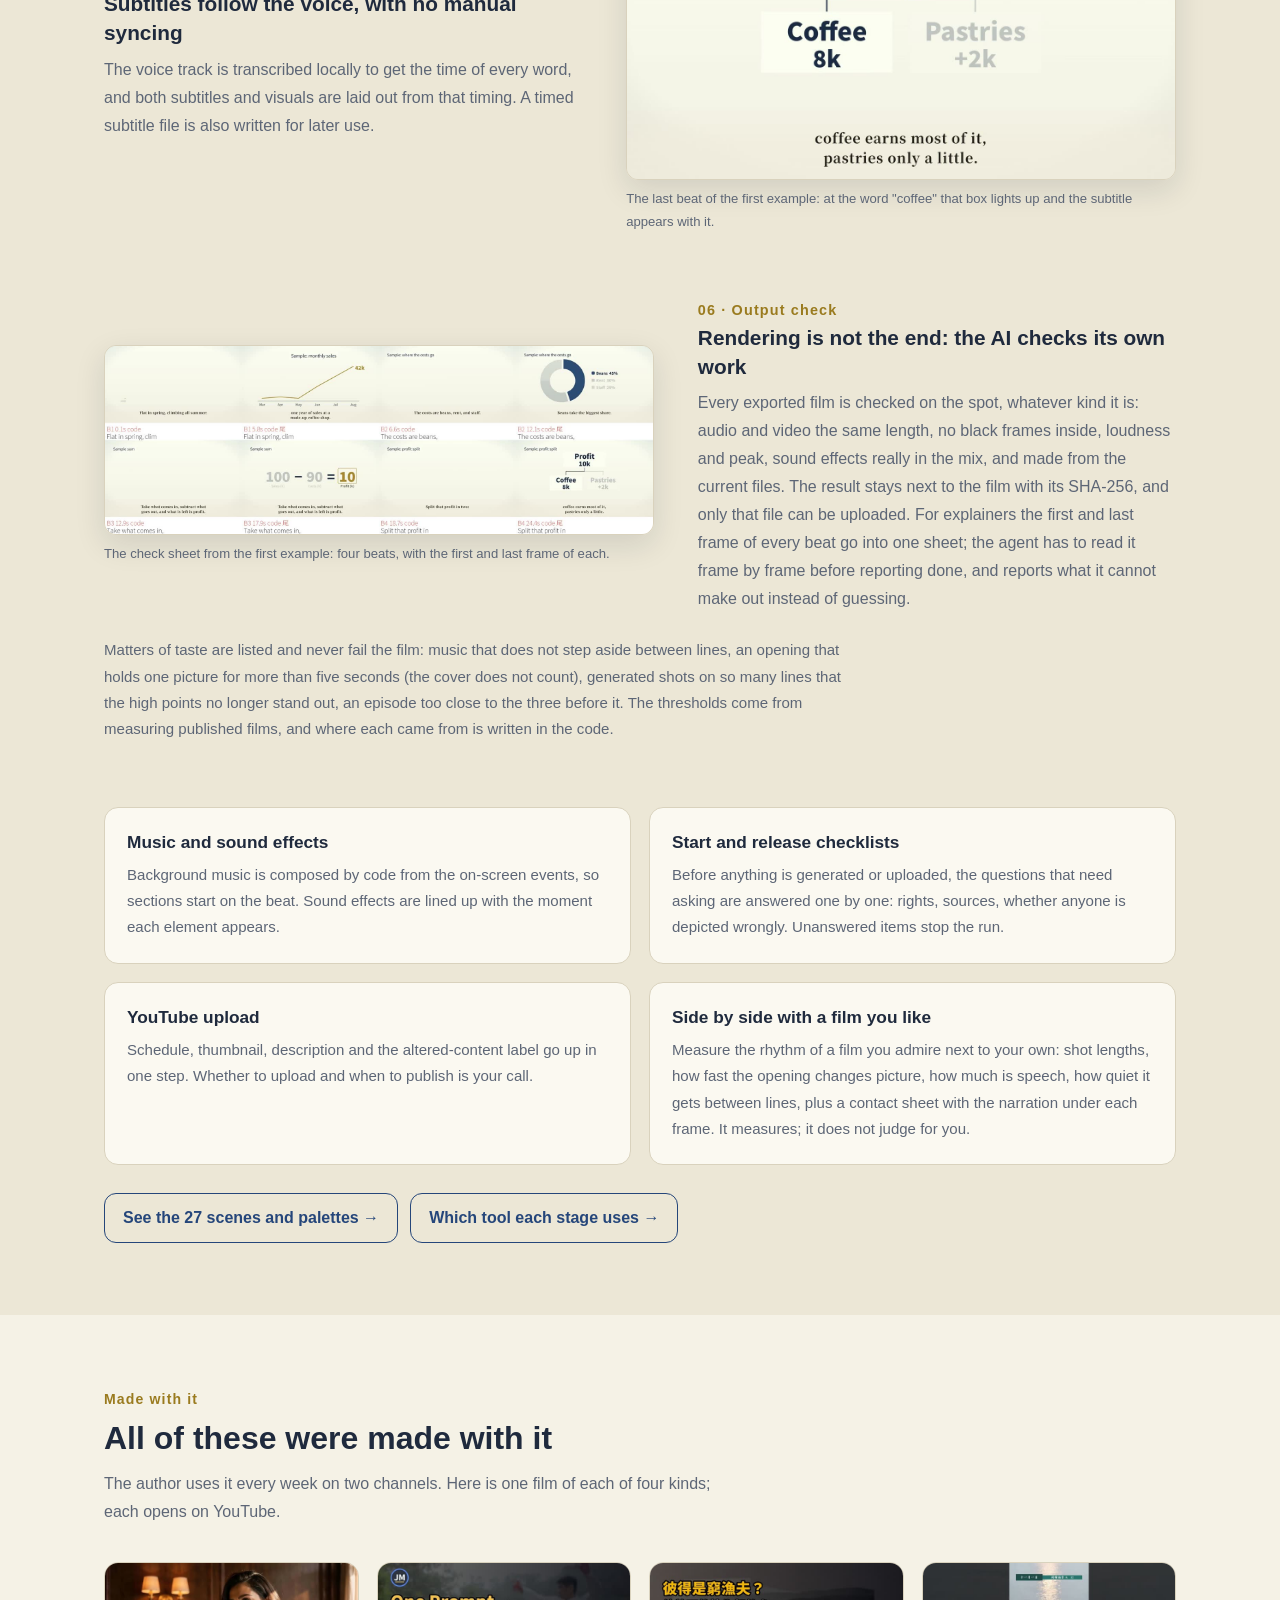
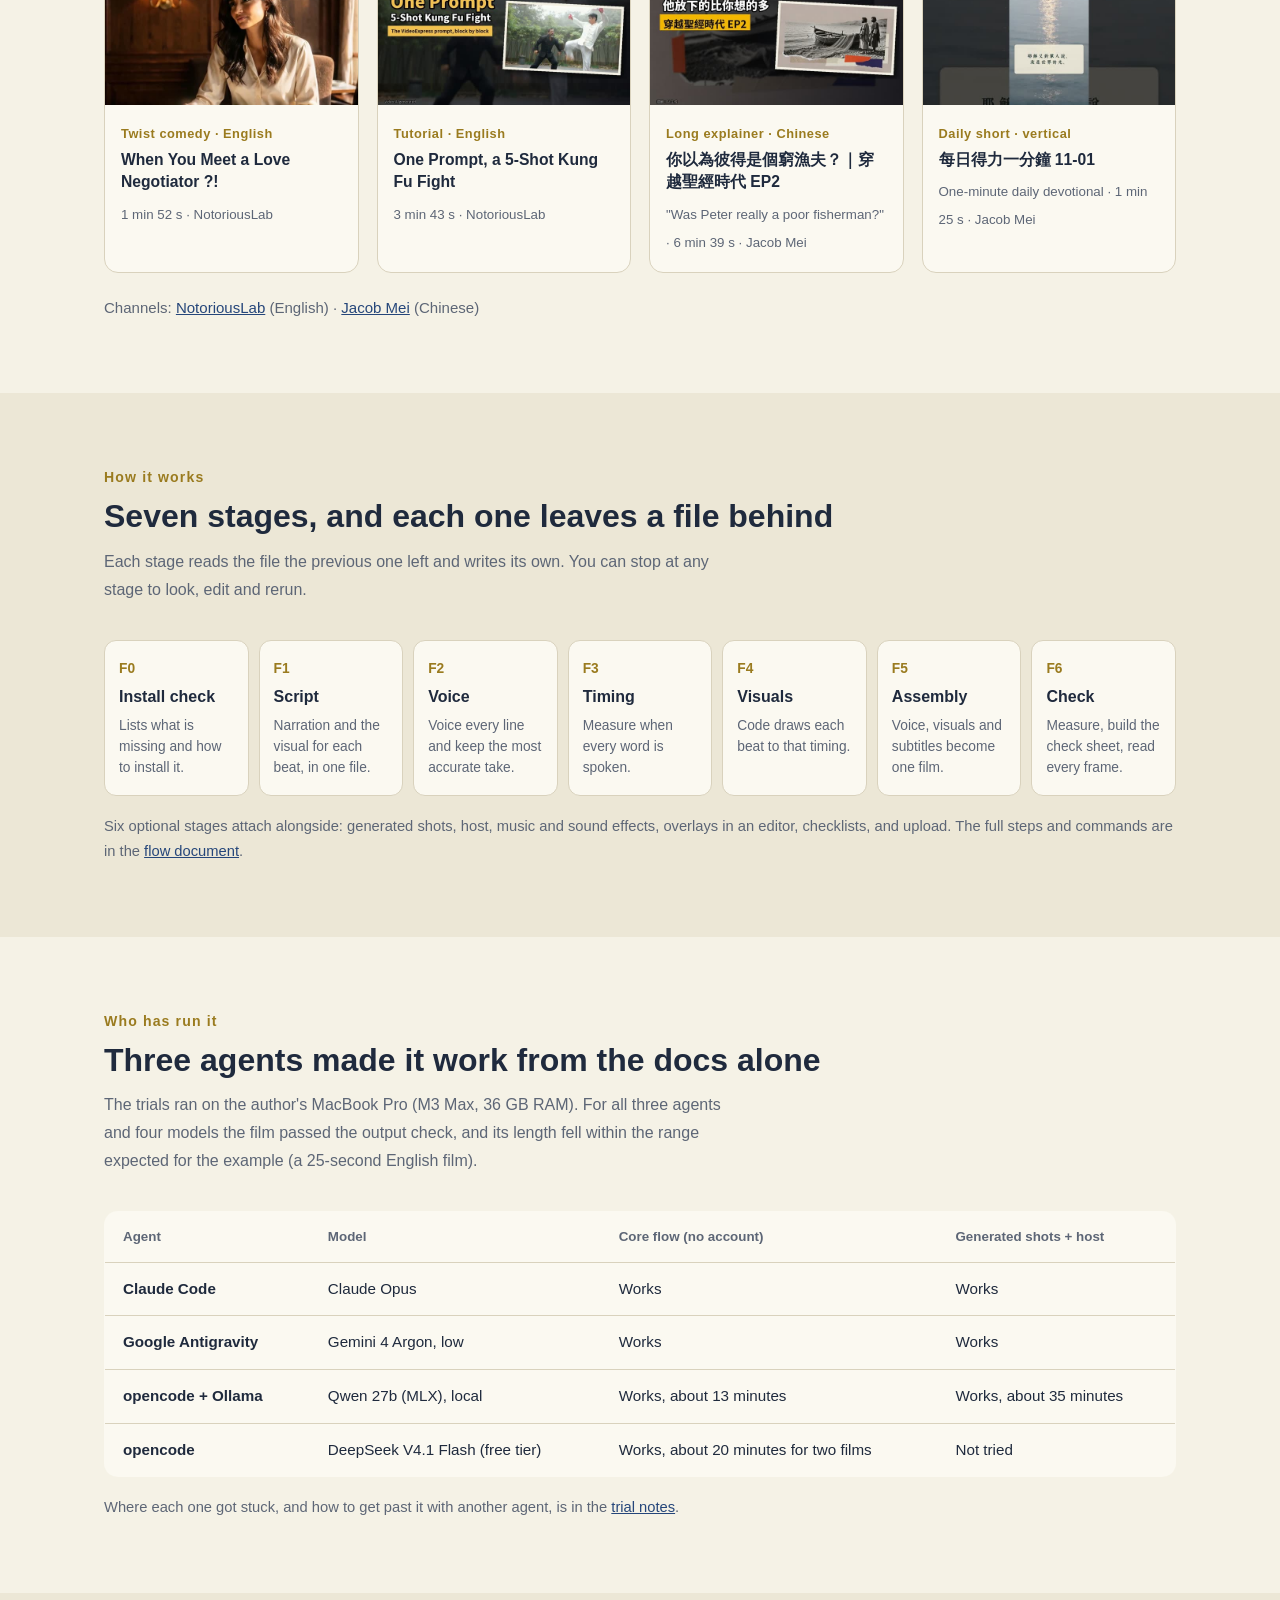
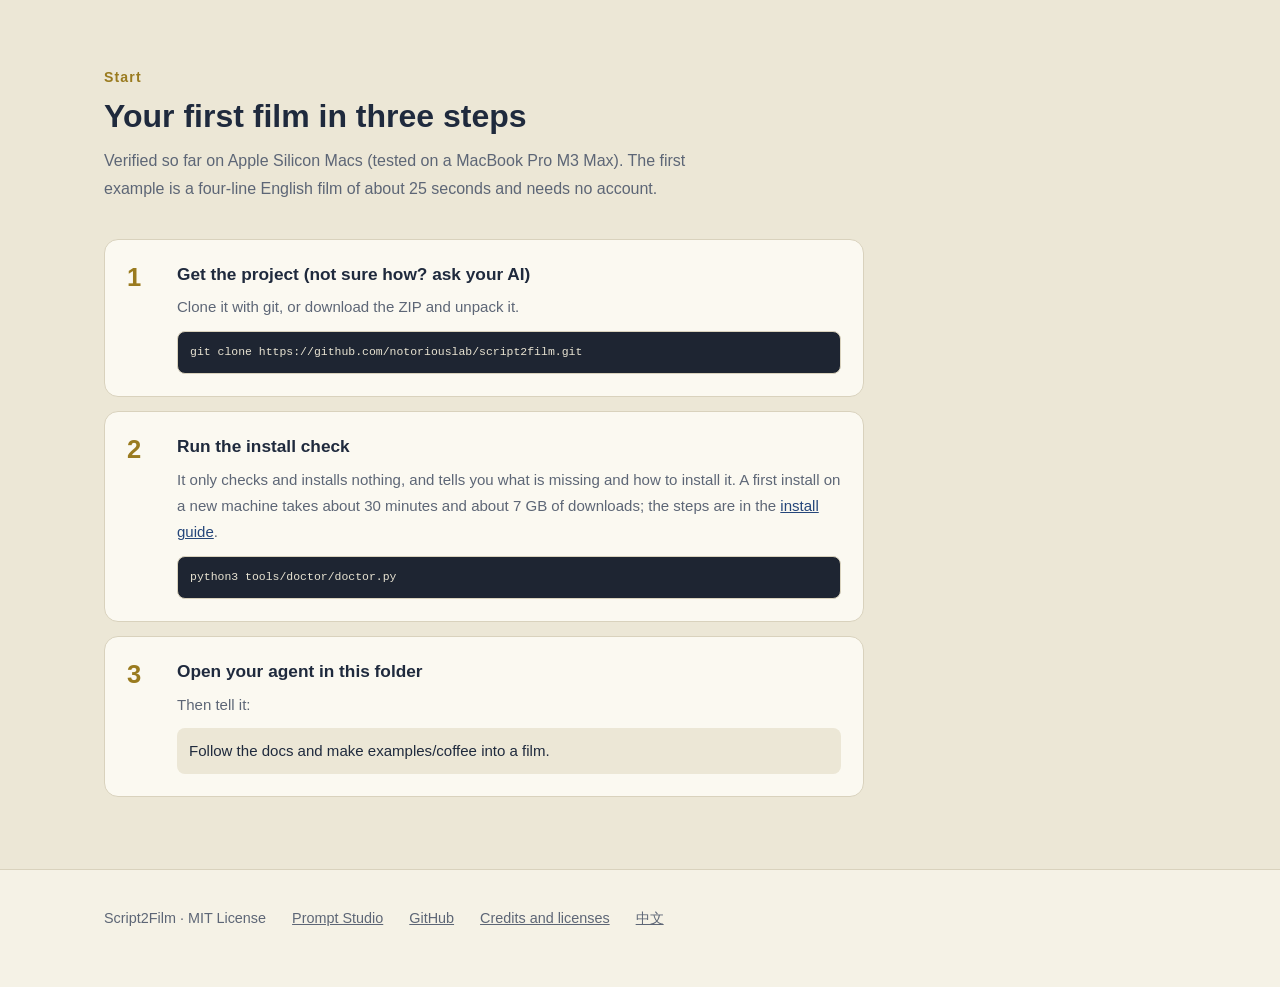
==== commit e7e10564: "1.1.2：README、網站、CHANGELOG 補新功能；standalone 檢查的 skip 行號跟著測試檔更新" ====
--- a/docs/en/index.html
+++ b/docs/en/index.html
@@ -118,7 +118,7 @@
     <div class="wrap">
       <div class="stats">
         <div class="stat"><b>27</b><span>code-drawn scenes</span></div>
-        <div class="stat"><b>10</b><span>palettes</span></div>
+        <div class="stat"><b>15</b><span>palettes</span></div>
         <div class="stat"><b>3</b><span>AI agents have run it</span></div>
         <div class="stat"><b>0</b><span>accounts or keys required</span></div>
       </div>
@@ -230,7 +230,7 @@
         <div class="feat-text">
           <div class="feat-num">02 · Code-drawn visuals</div>
           <h3>27 scenes that move on the word you say</h3>
-          <p>Line charts, pies, formulas, breakdowns, comparisons, lists, timelines, map routes, text highlighted passage by passage. In the script you write "appear when this word is spoken", and the program lines it up with the real timing of the voice.</p>
+          <p>Line charts, pies, formulas, breakdowns, comparisons, lists, timelines, map routes, text highlighted passage by passage. In the script you write "appear when this word is spoken", and the program lines it up with the real timing of the voice. A quotation comes out of a blur word by word as it is read, a word is struck out and rewritten, a timeline slides from one stretch to the next, a clue board strings ideas together with red thread. 15 looks, and three of them can be tried side by side on this episode's own beats before anything is voiced.</p>
         </div>
         <figure>
           <div class="frame"><img src="../site/scene-prompt.jpg" alt="A prompt with the words being spoken highlighted in yellow" loading="lazy" width="1280"
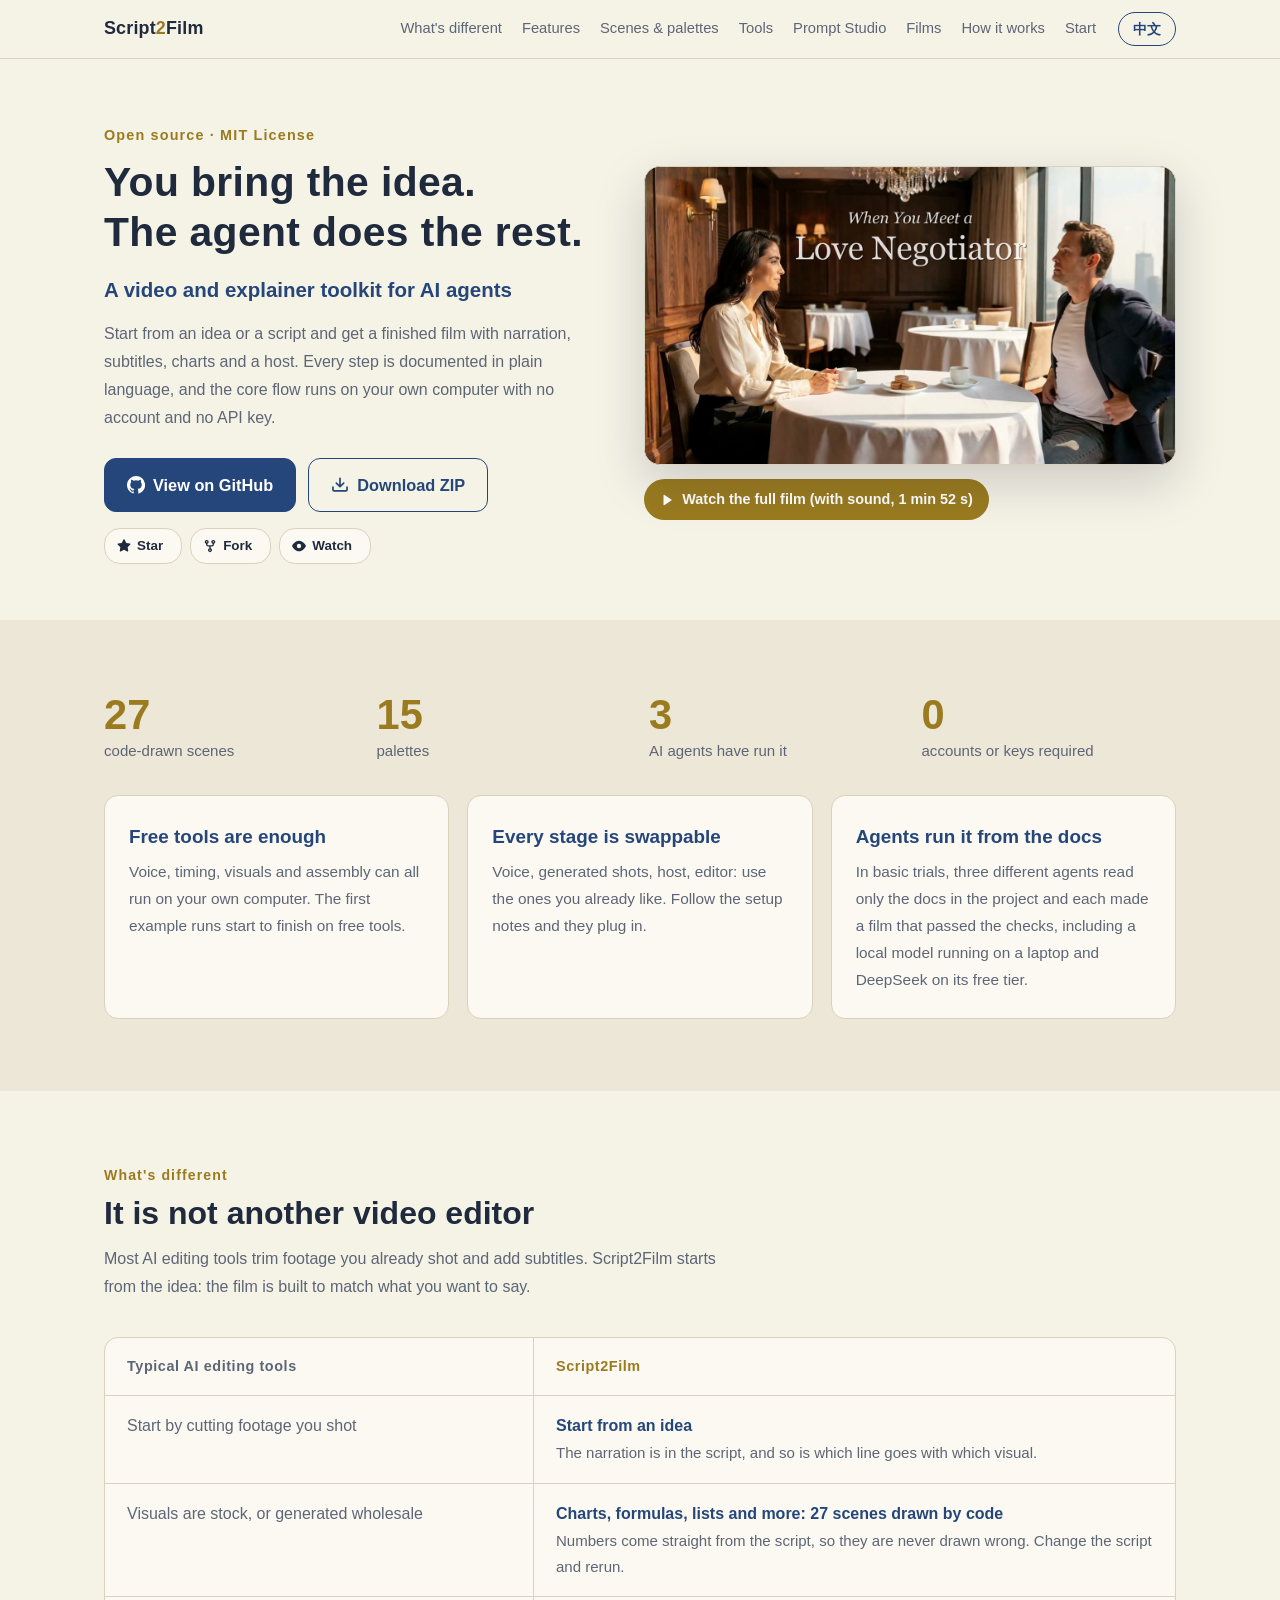
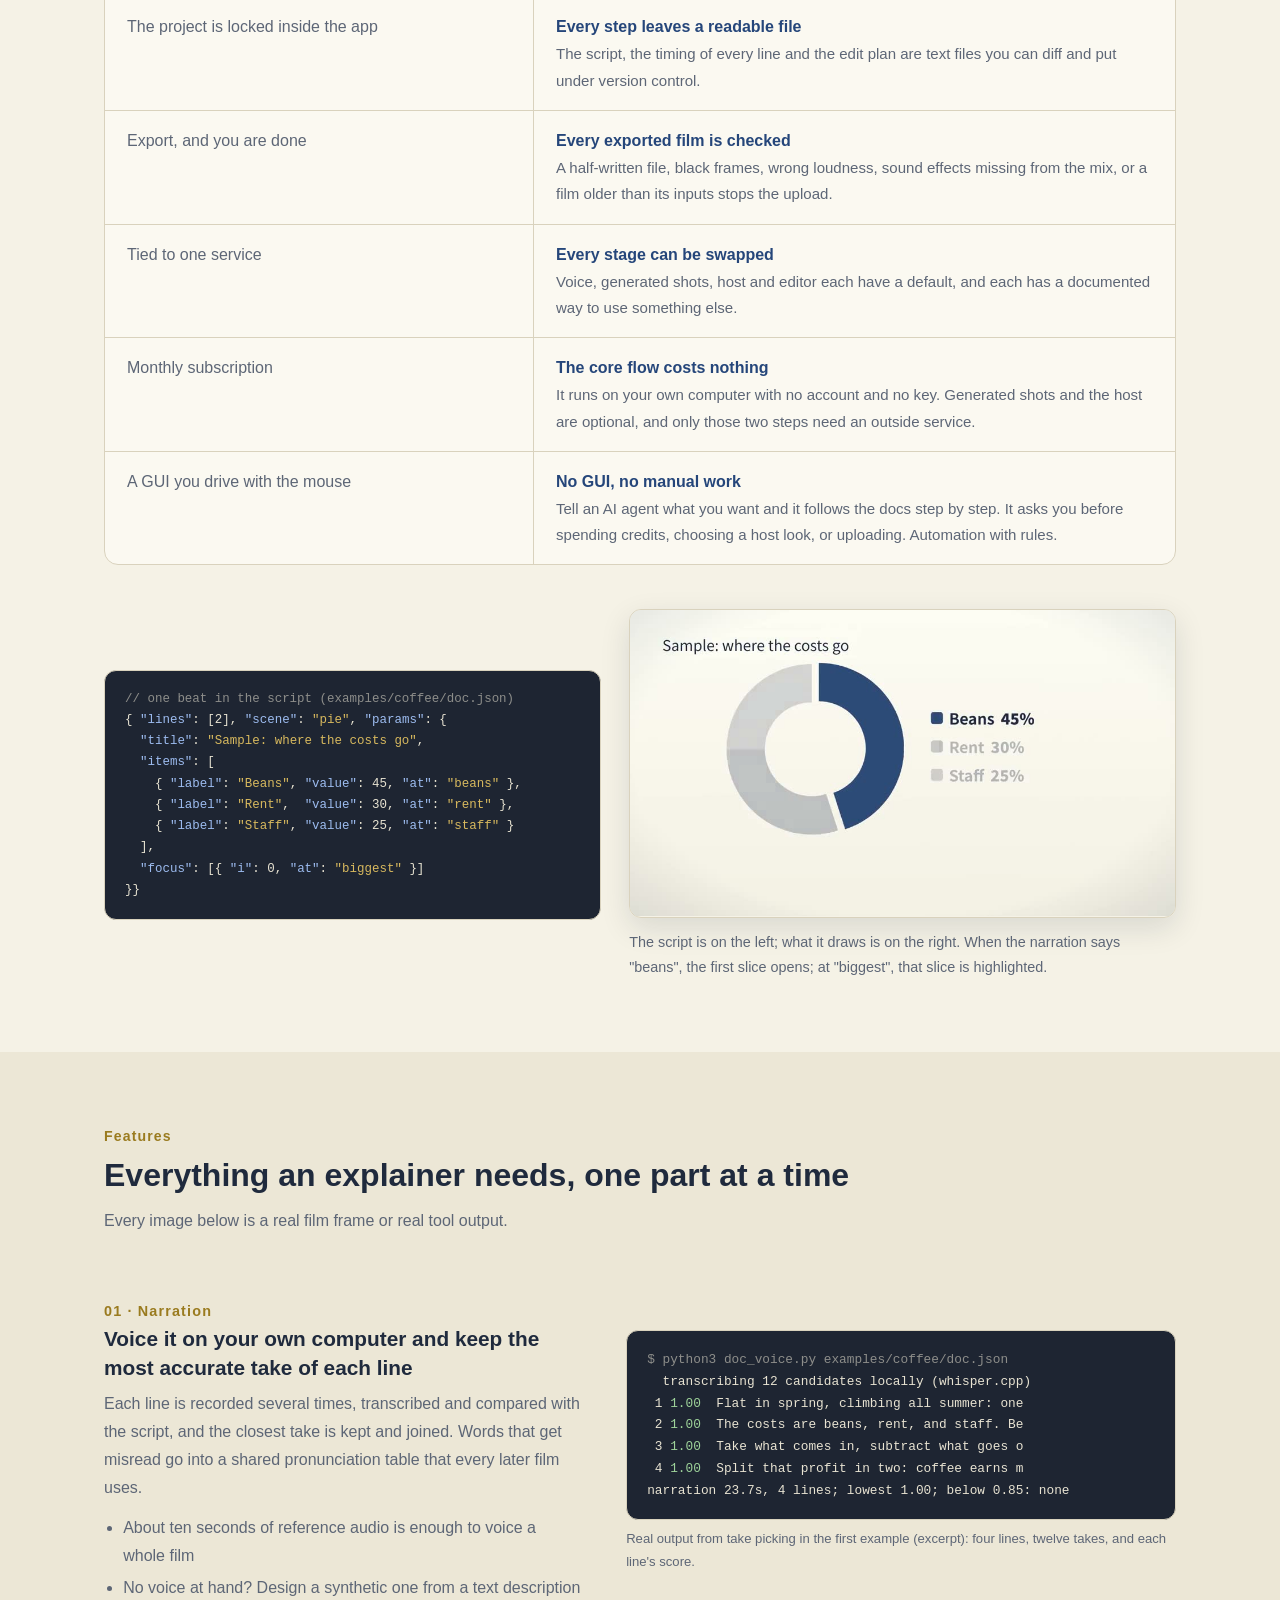
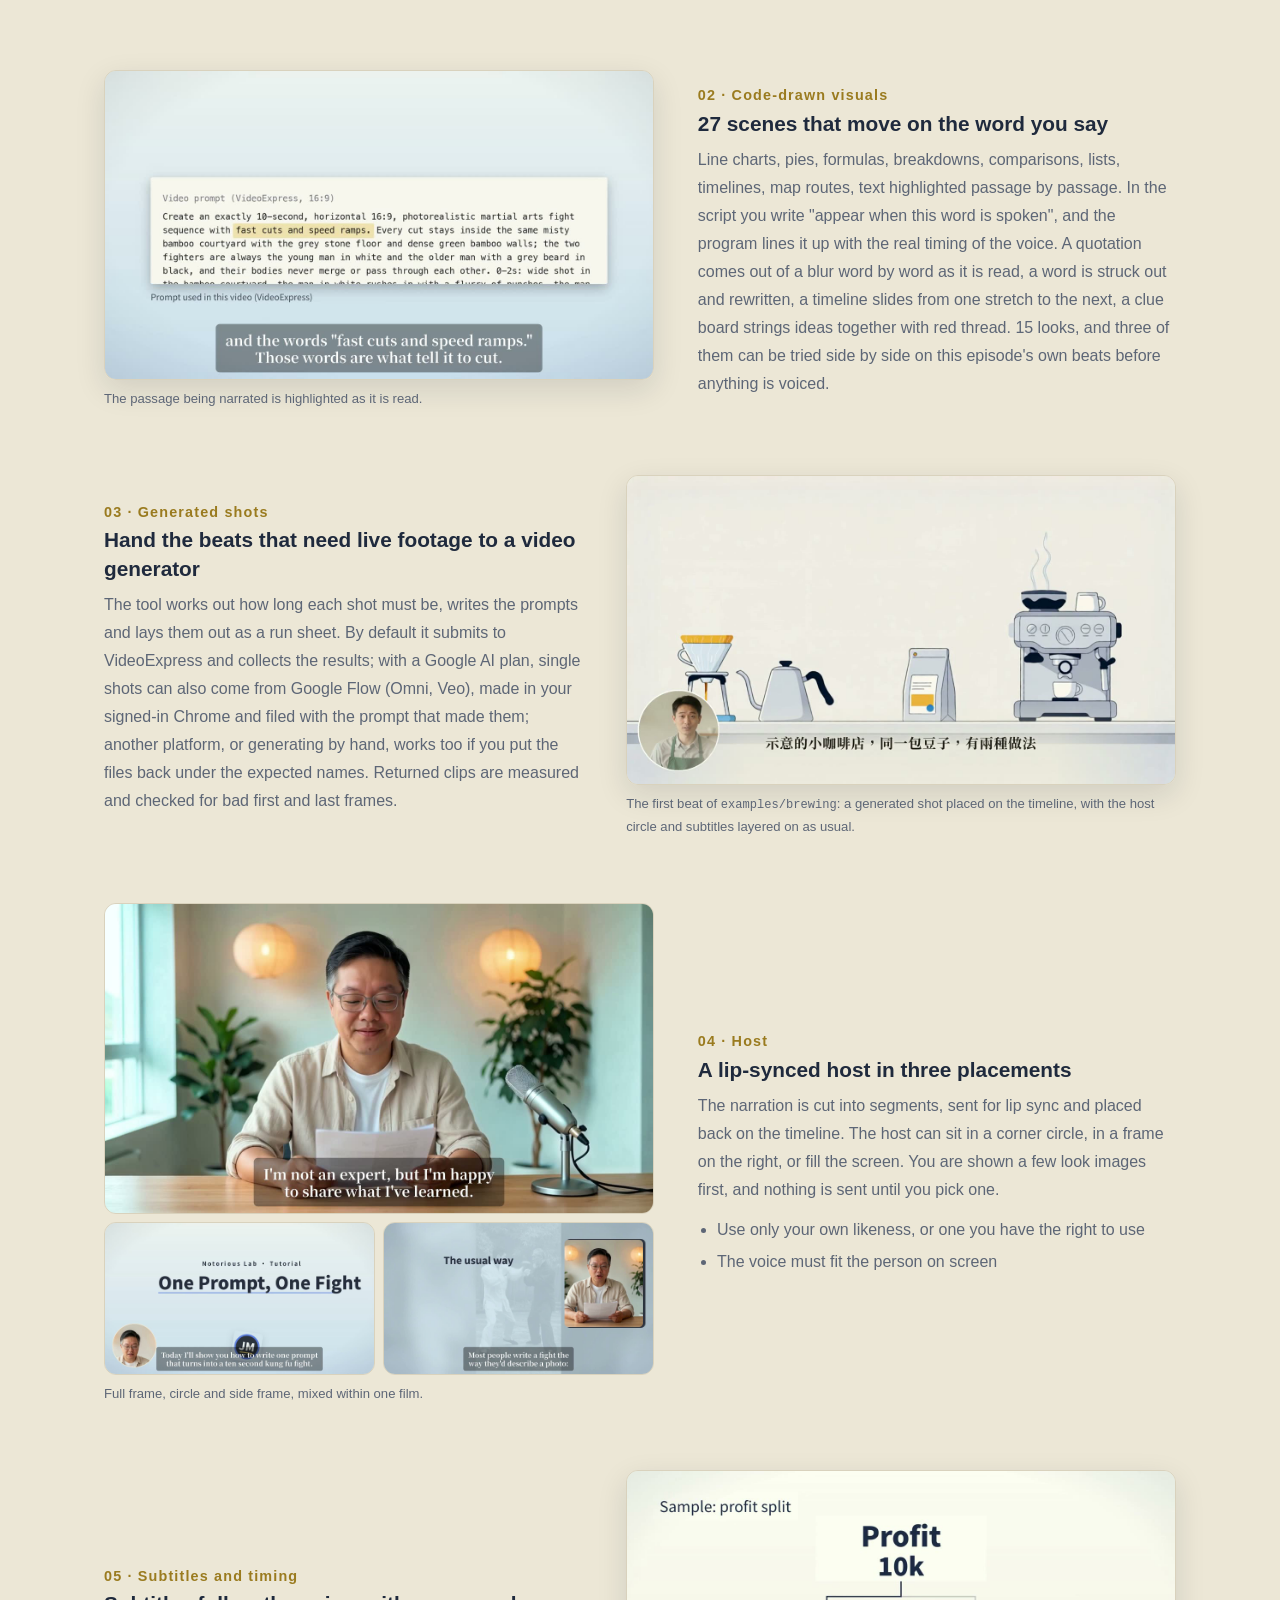
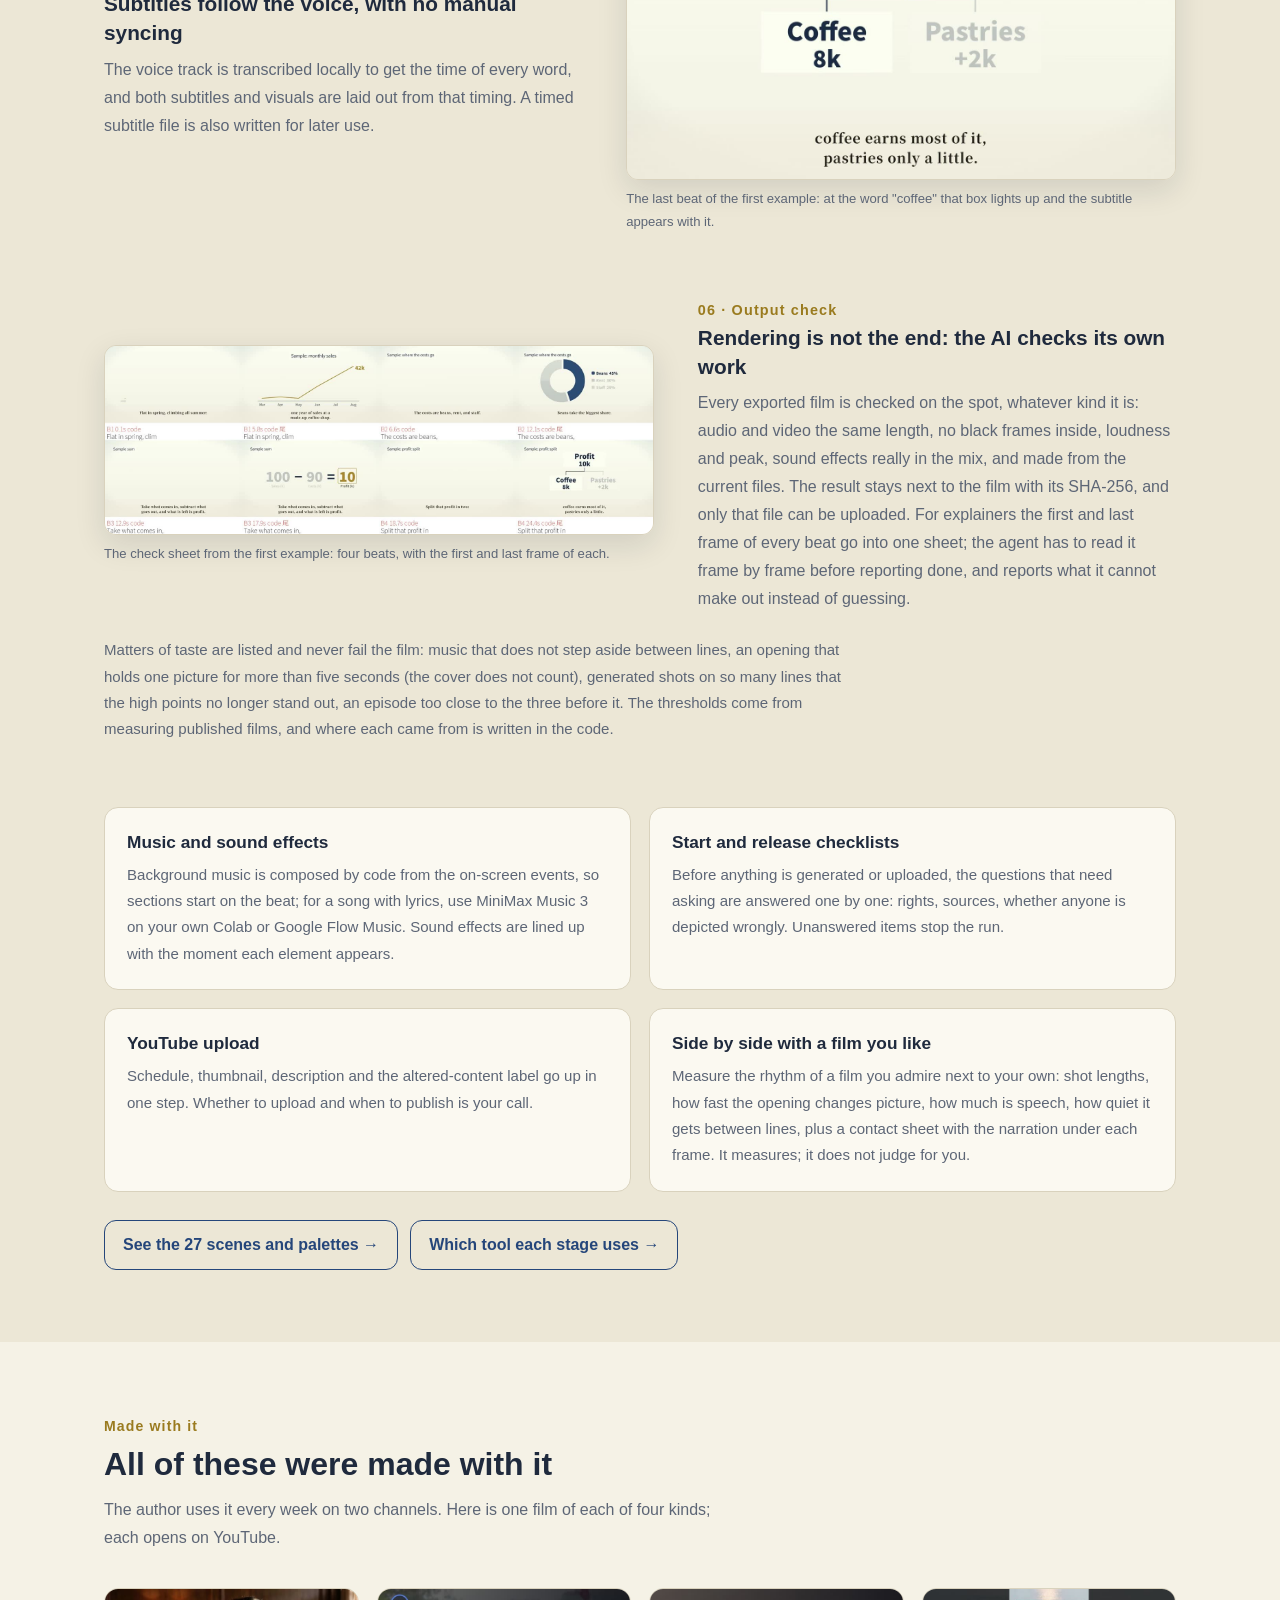
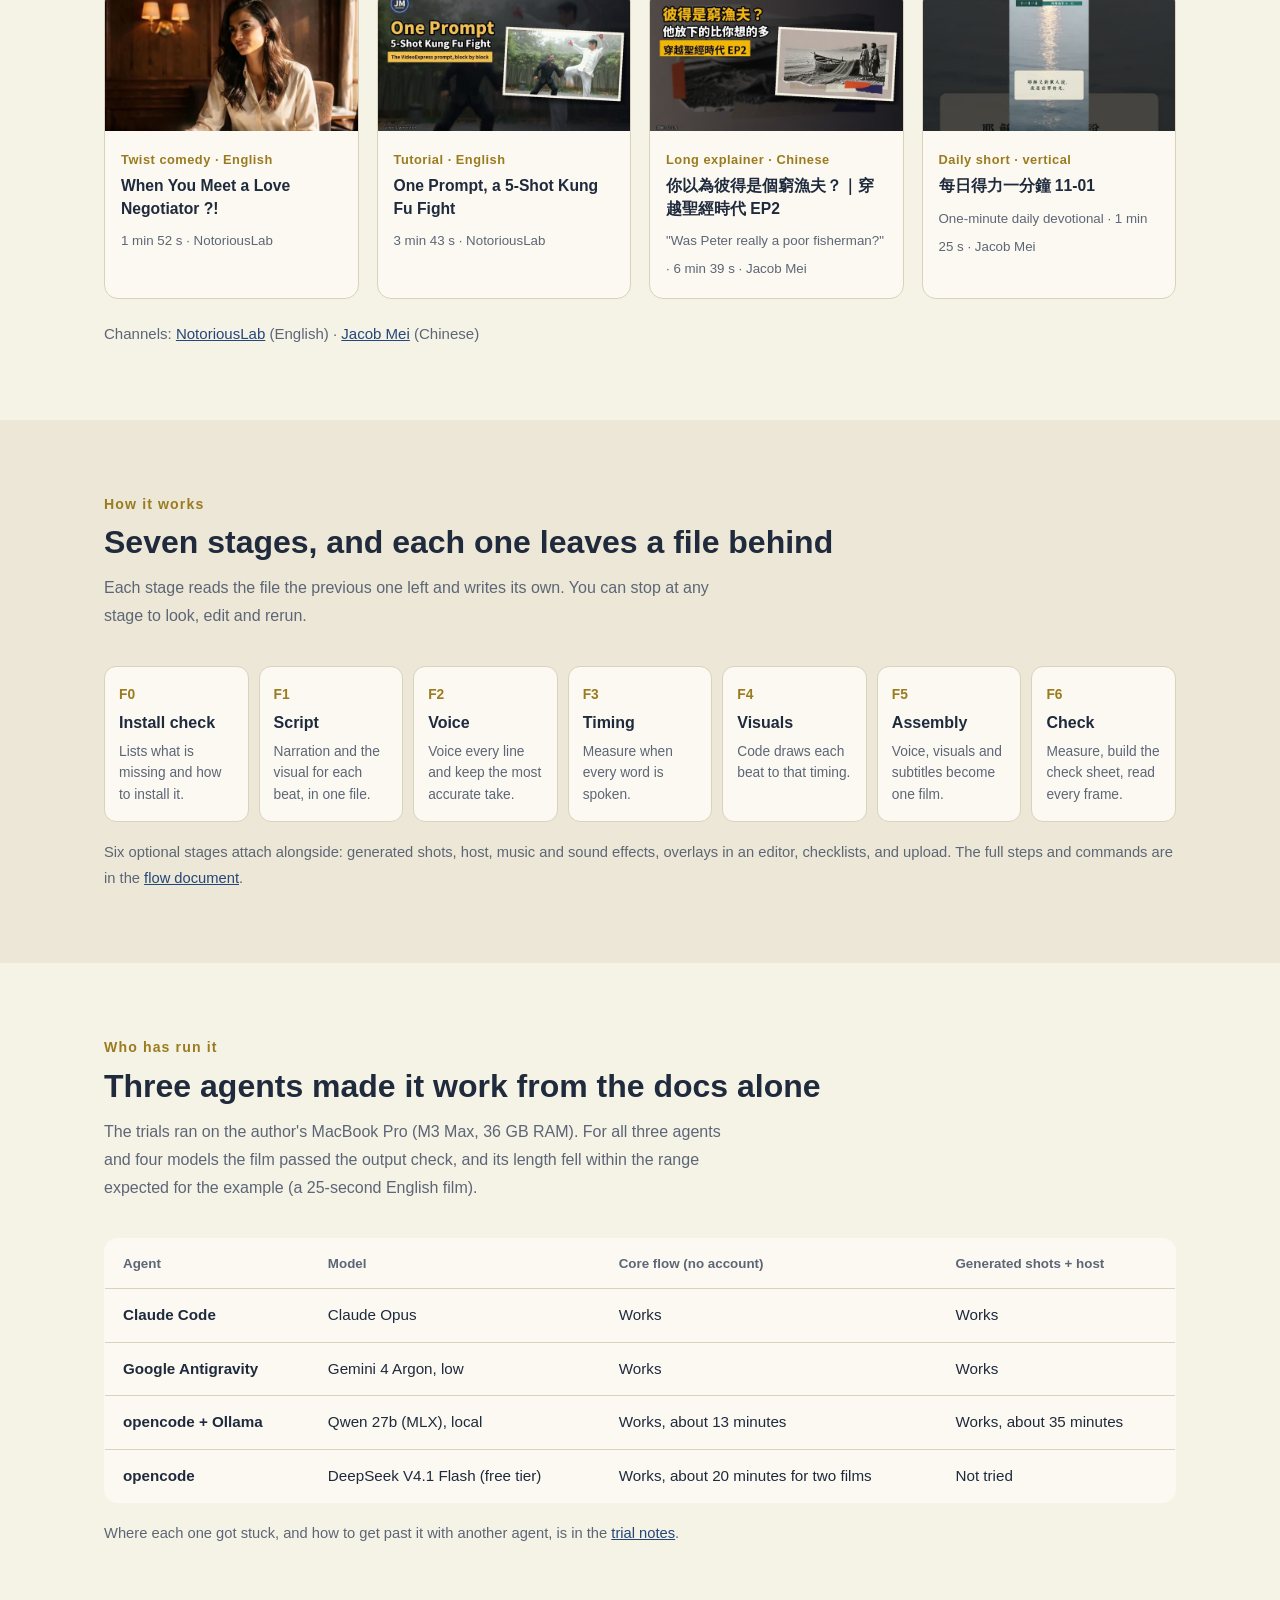
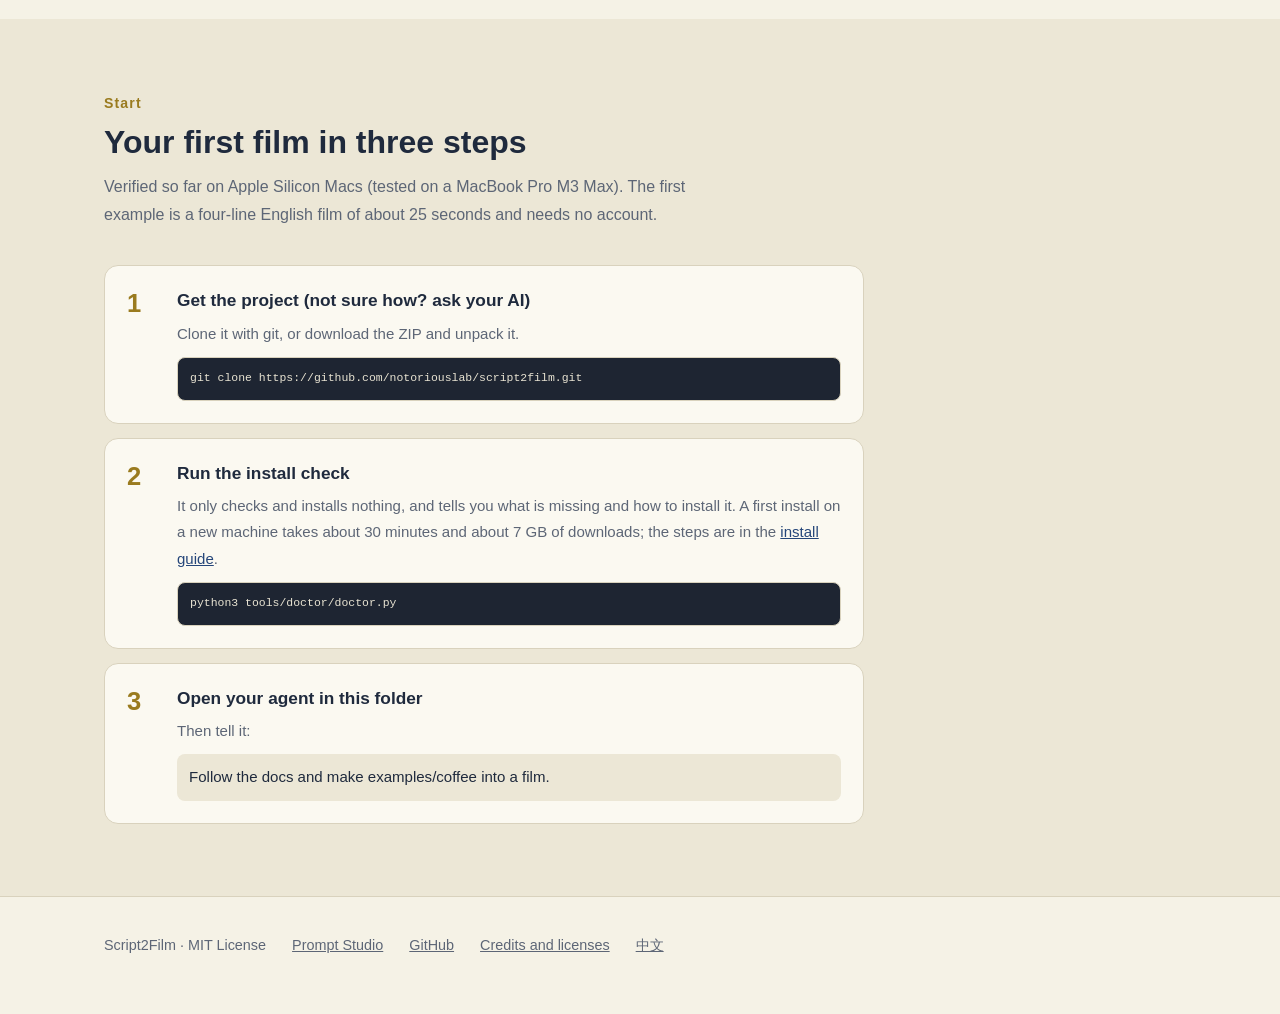
==== commit 0073fc9e: "1.1.4：README、網站首頁與工具頁把 Google Flow、Flow Music 編進生成鏡頭與配樂段落；CHANGELOG 依主題整理" ====
--- a/docs/en/index.html
+++ b/docs/en/index.html
@@ -243,7 +243,7 @@
         <div class="feat-text">
           <div class="feat-num">03 · Generated shots</div>
           <h3>Hand the beats that need live footage to a video generator</h3>
-          <p>The tool works out how long each shot must be, writes the prompts and lays them out as a run sheet. By default it submits to VideoExpress and collects the results; another platform, or generating by hand, works too if you put the files back under the expected names. Returned clips are measured and checked for bad first and last frames.</p>
+          <p>The tool works out how long each shot must be, writes the prompts and lays them out as a run sheet. By default it submits to VideoExpress and collects the results; with a Google AI plan, single shots can also come from Google Flow (Omni, Veo), made in your signed-in Chrome and filed with the prompt that made them; another platform, or generating by hand, works too if you put the files back under the expected names. Returned clips are measured and checked for bad first and last frames.</p>
         </div>
         <figure>
           <div class="frame"><img src="../site/shot-generated.jpg" alt="A pour-over kettle and an espresso machine on a coffee bar, with a host in a circle at lower left and subtitles below" loading="lazy"
@@ -304,7 +304,7 @@
       <div class="cards">
         <div class="card">
           <h3>Music and sound effects</h3>
-          <p>Background music is composed by code from the on-screen events, so sections start on the beat. Sound effects are lined up with the moment each element appears.</p>
+          <p>Background music is composed by code from the on-screen events, so sections start on the beat; for a song with lyrics, use MiniMax Music 3 on your own Colab or Google Flow Music. Sound effects are lined up with the moment each element appears.</p>
         </div>
         <div class="card">
           <h3>Start and release checklists</h3>
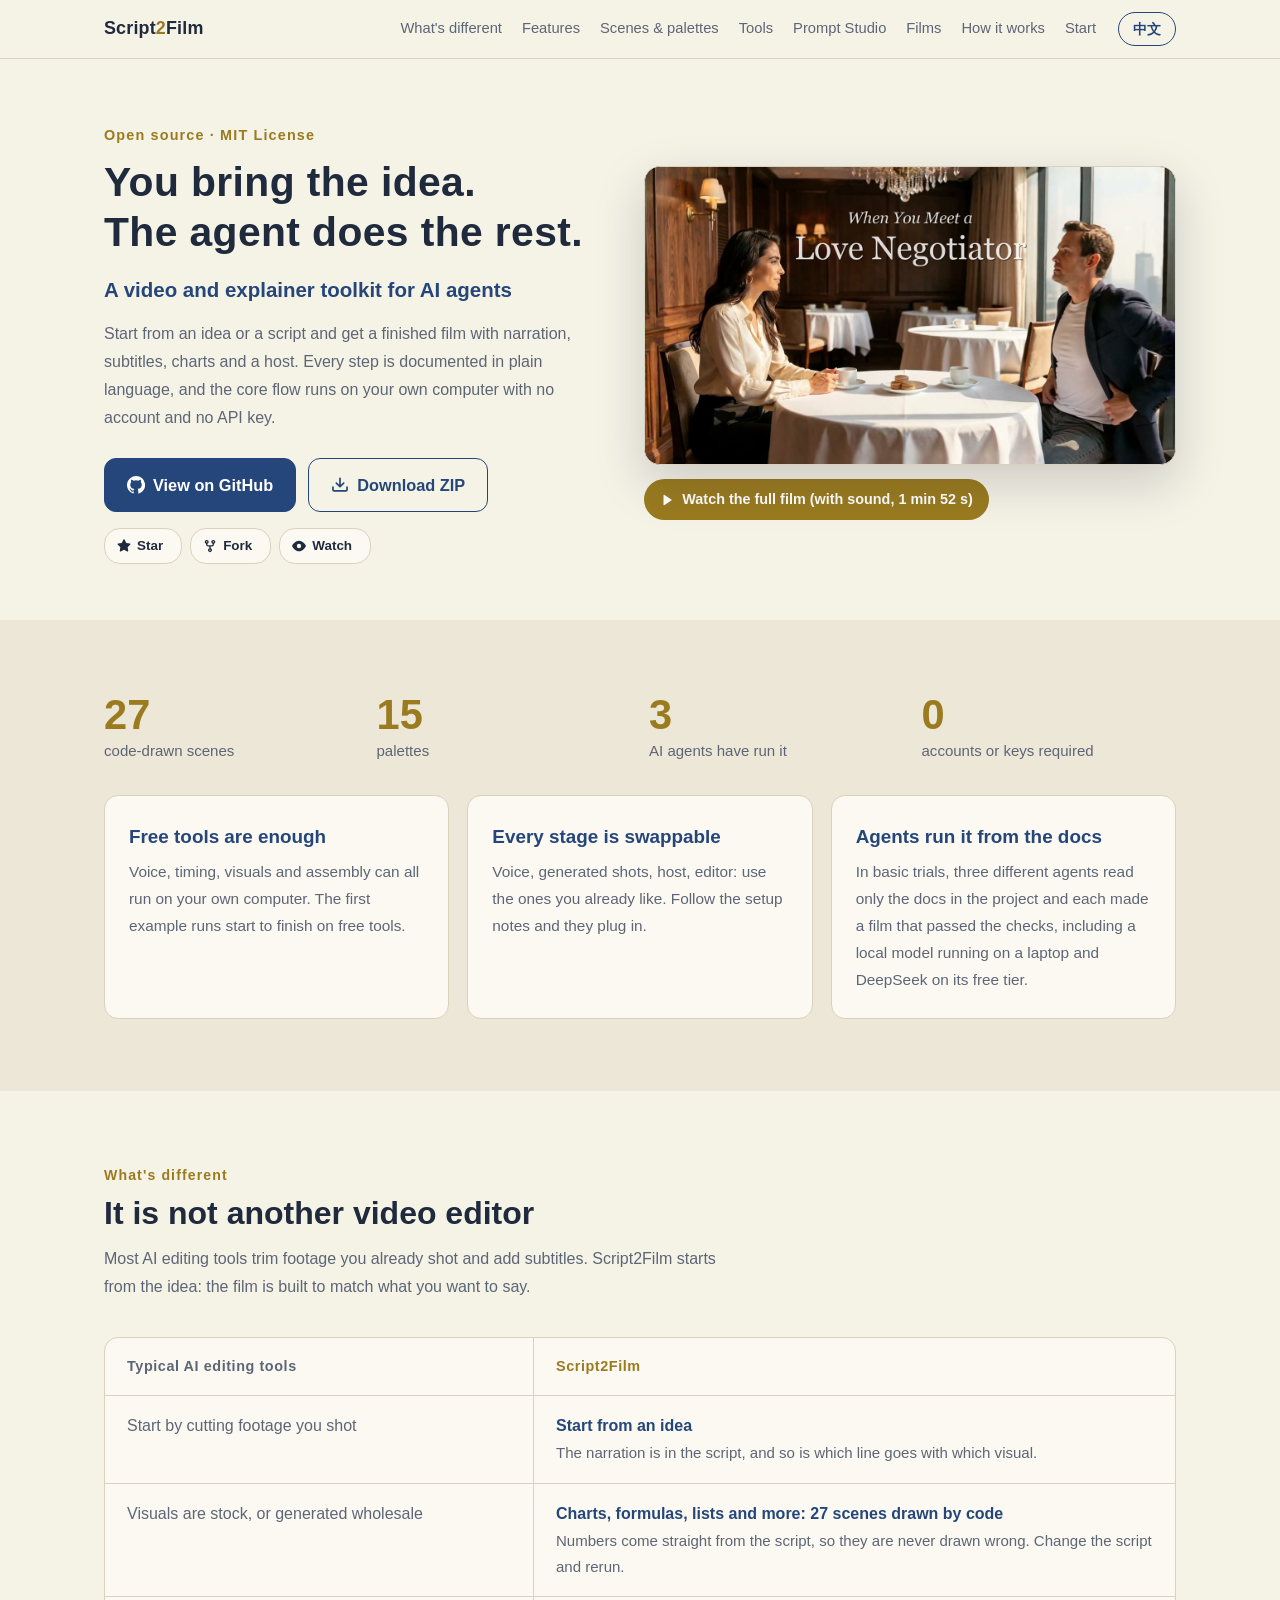
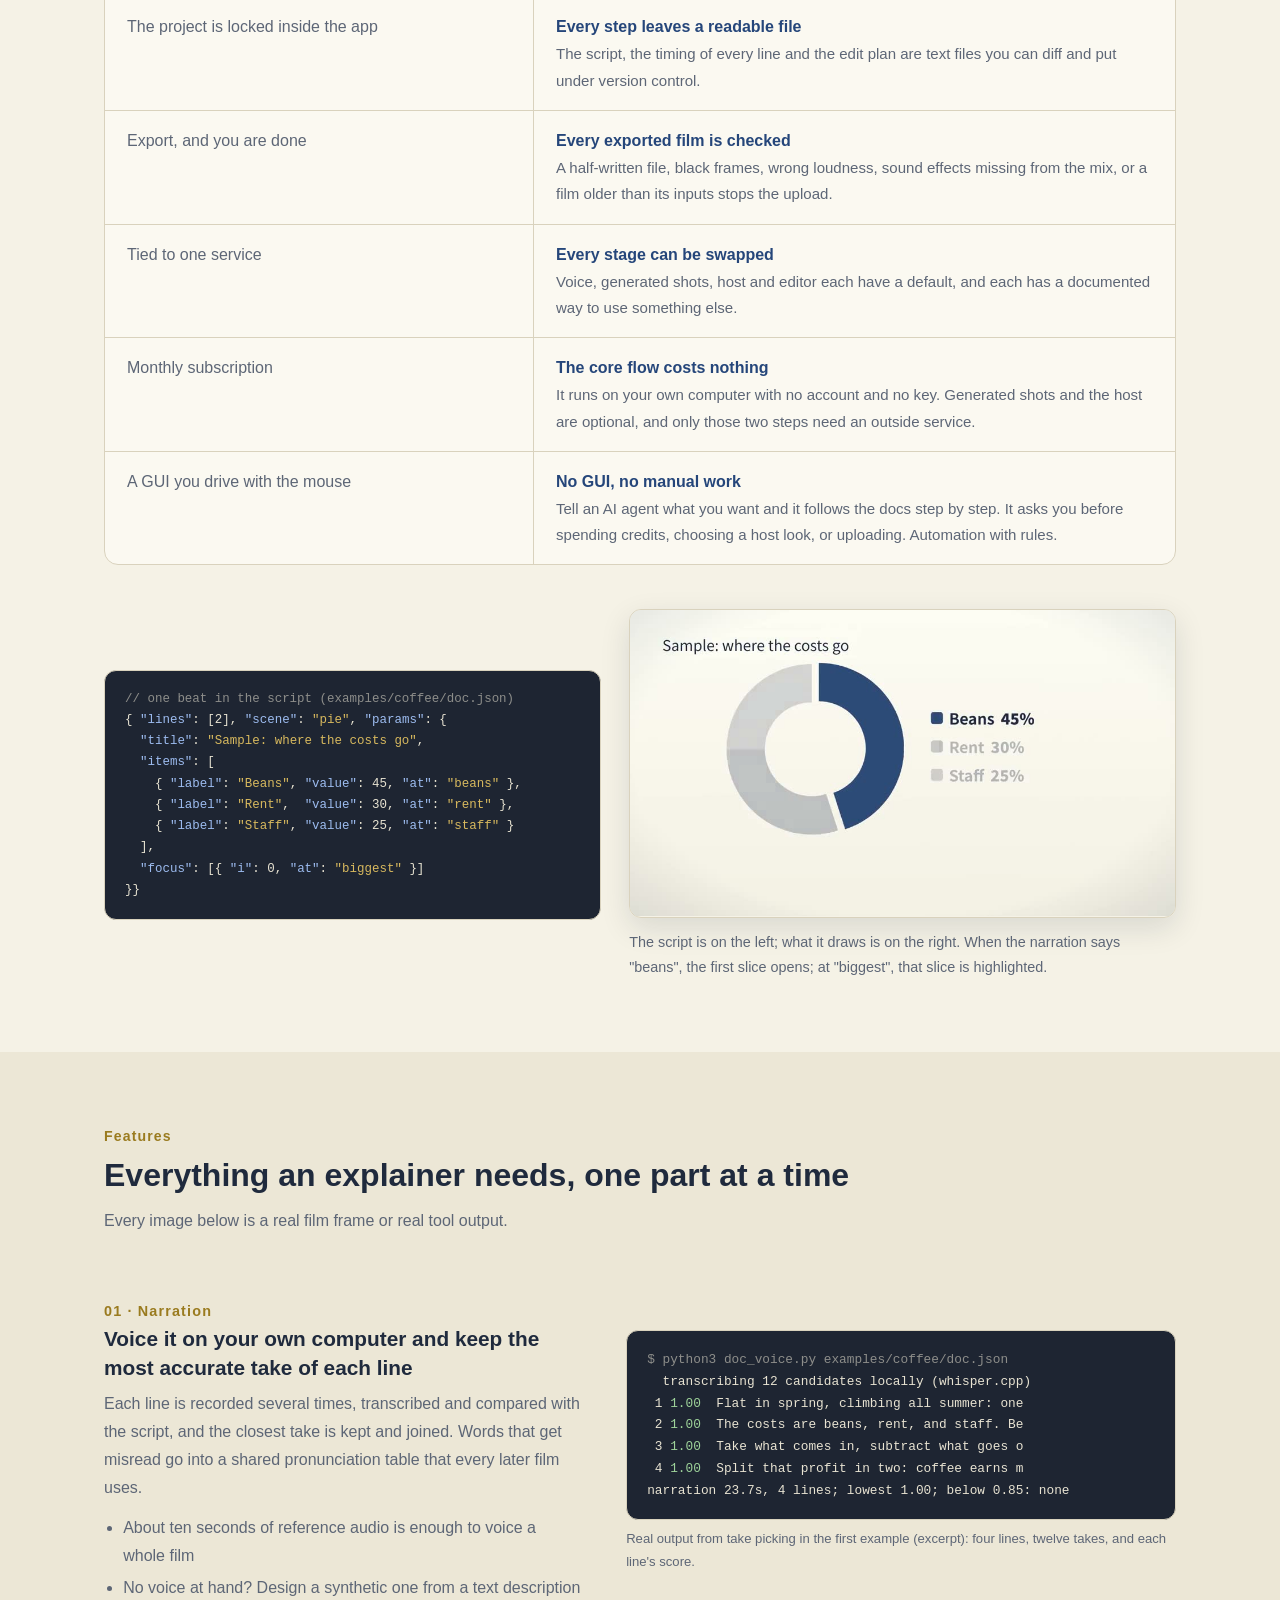
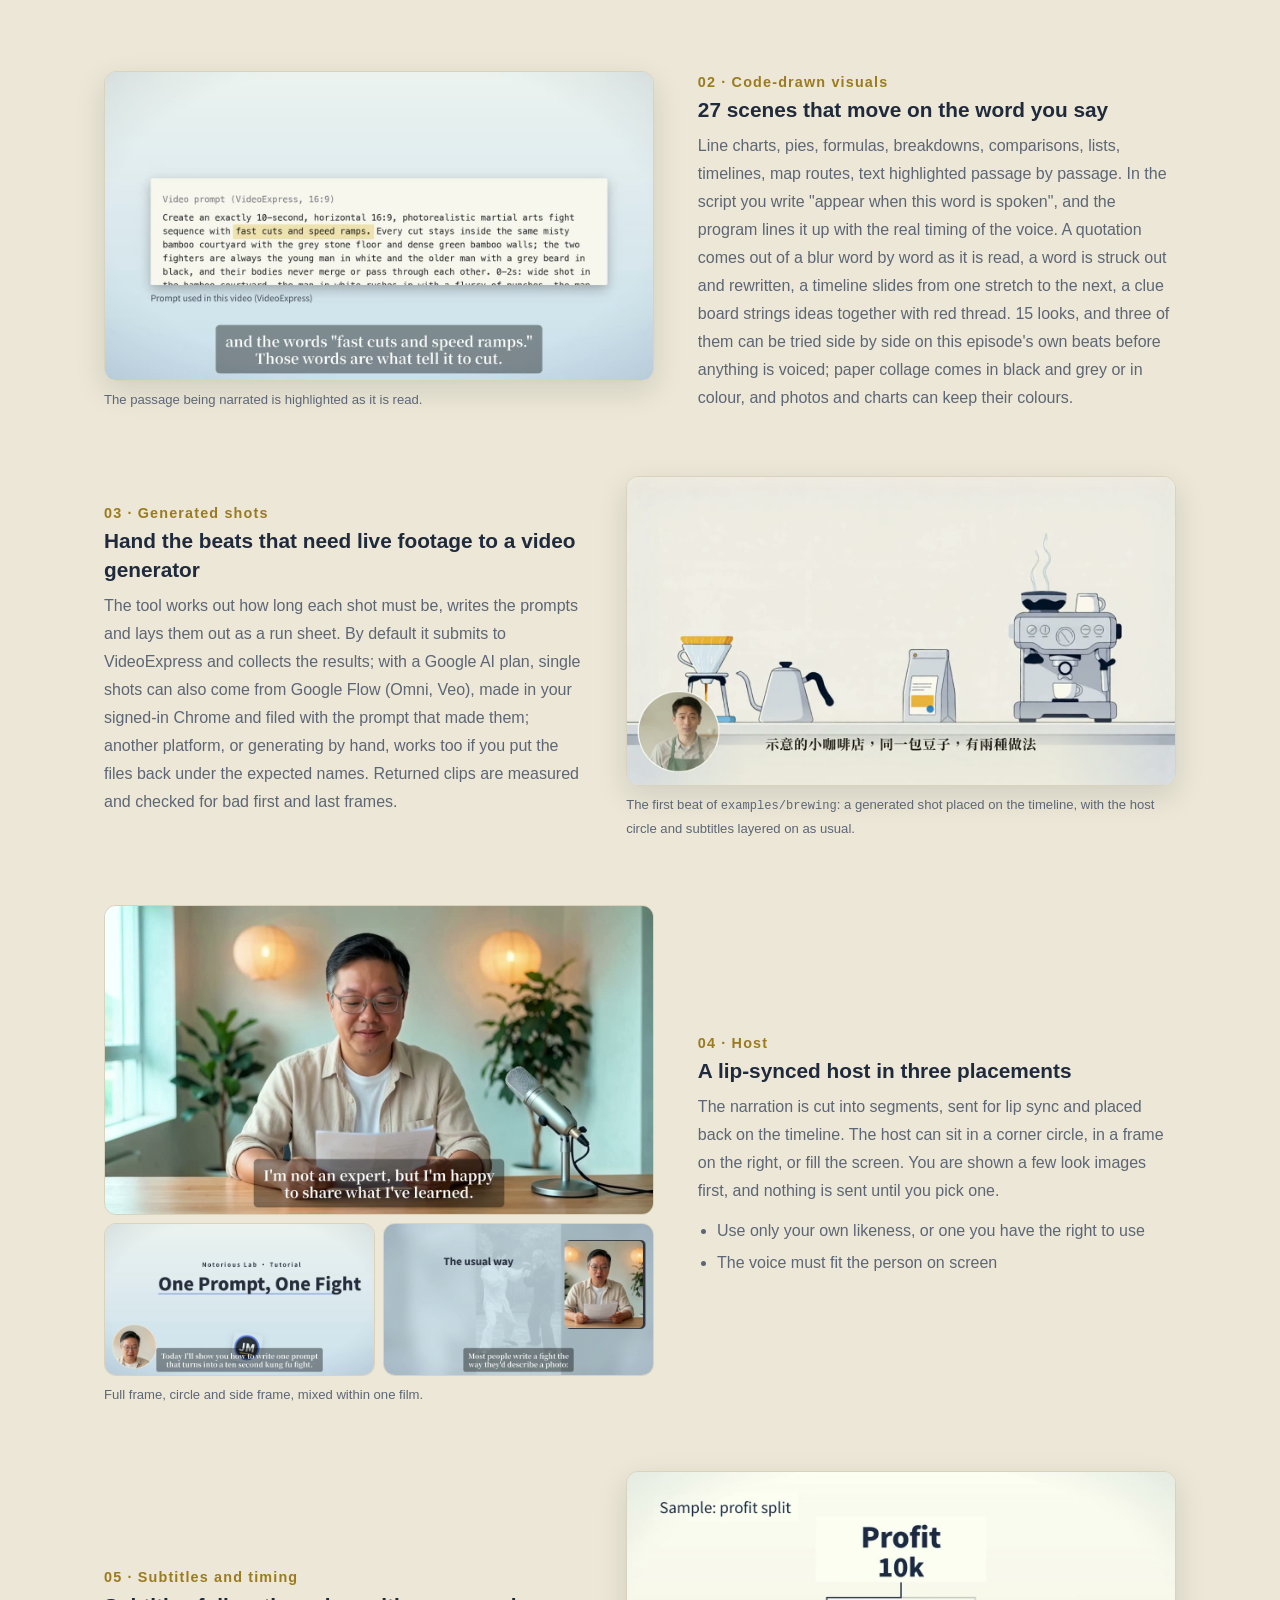
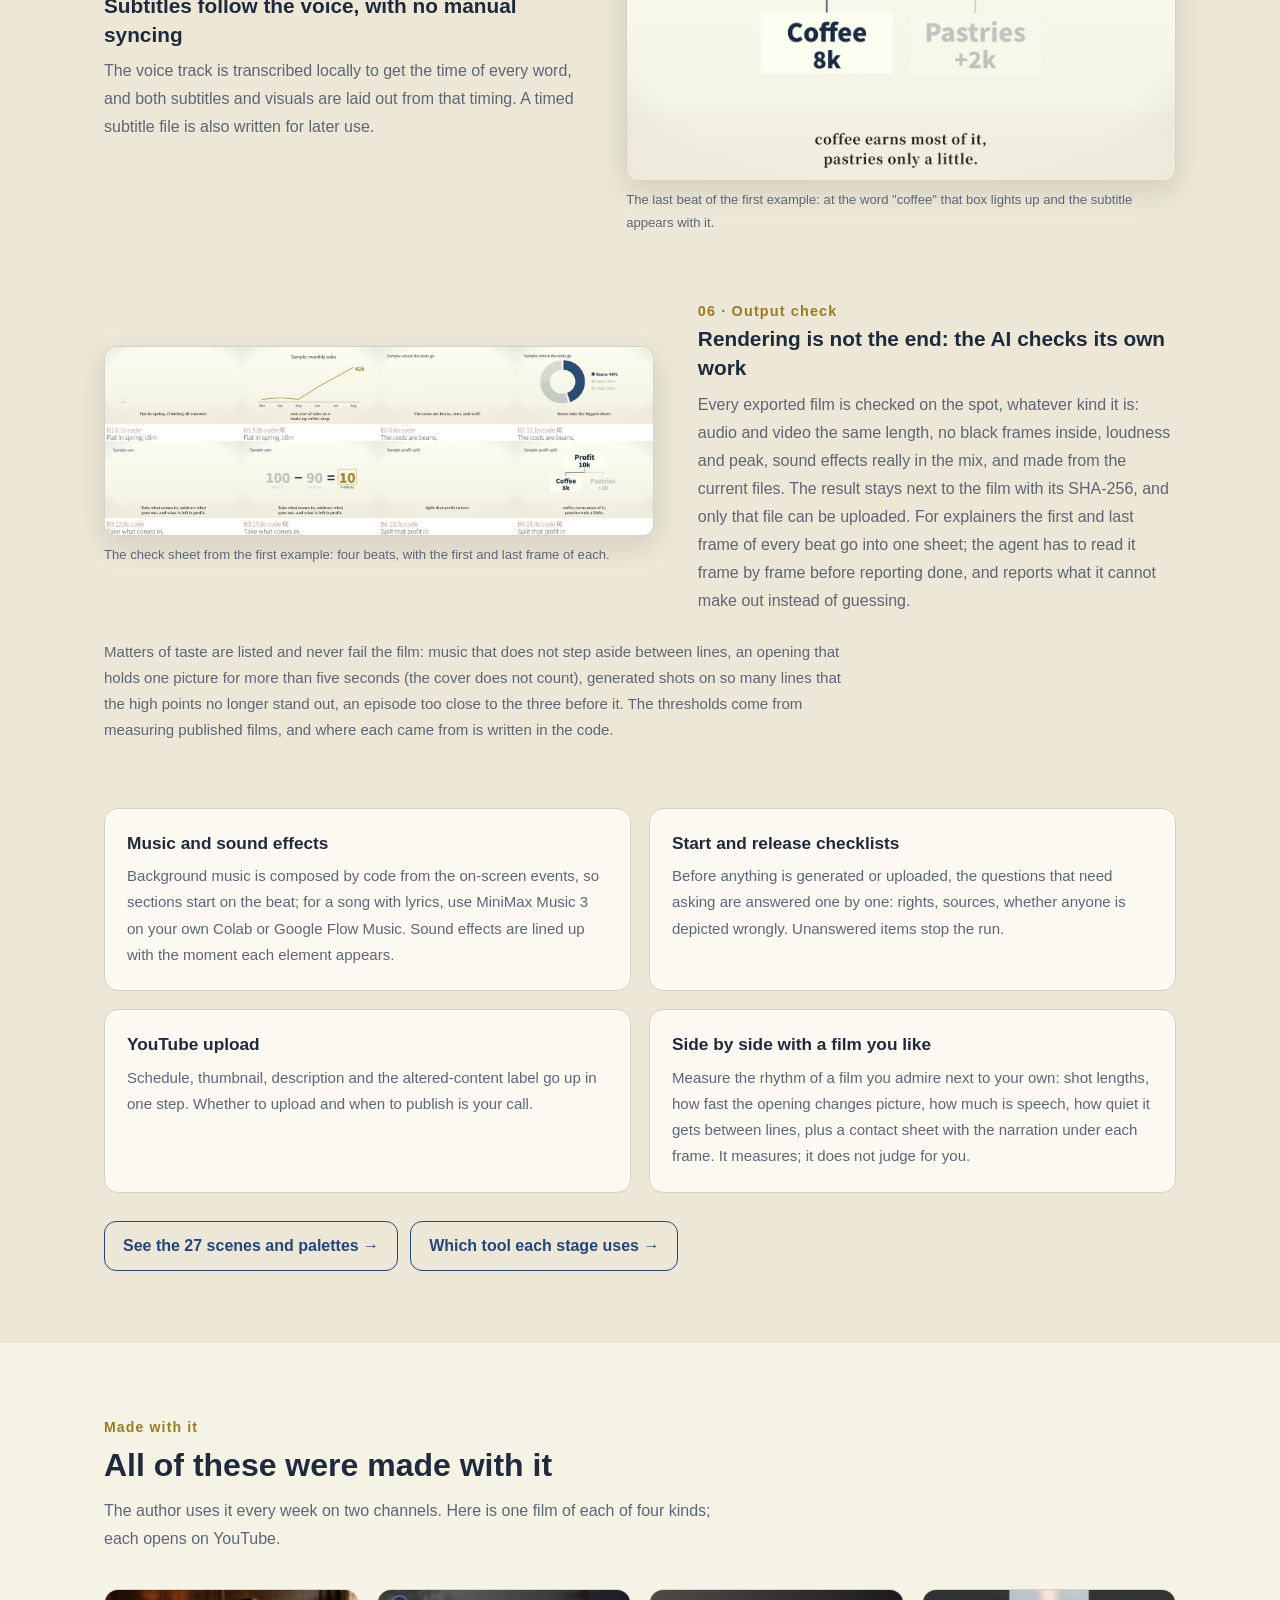
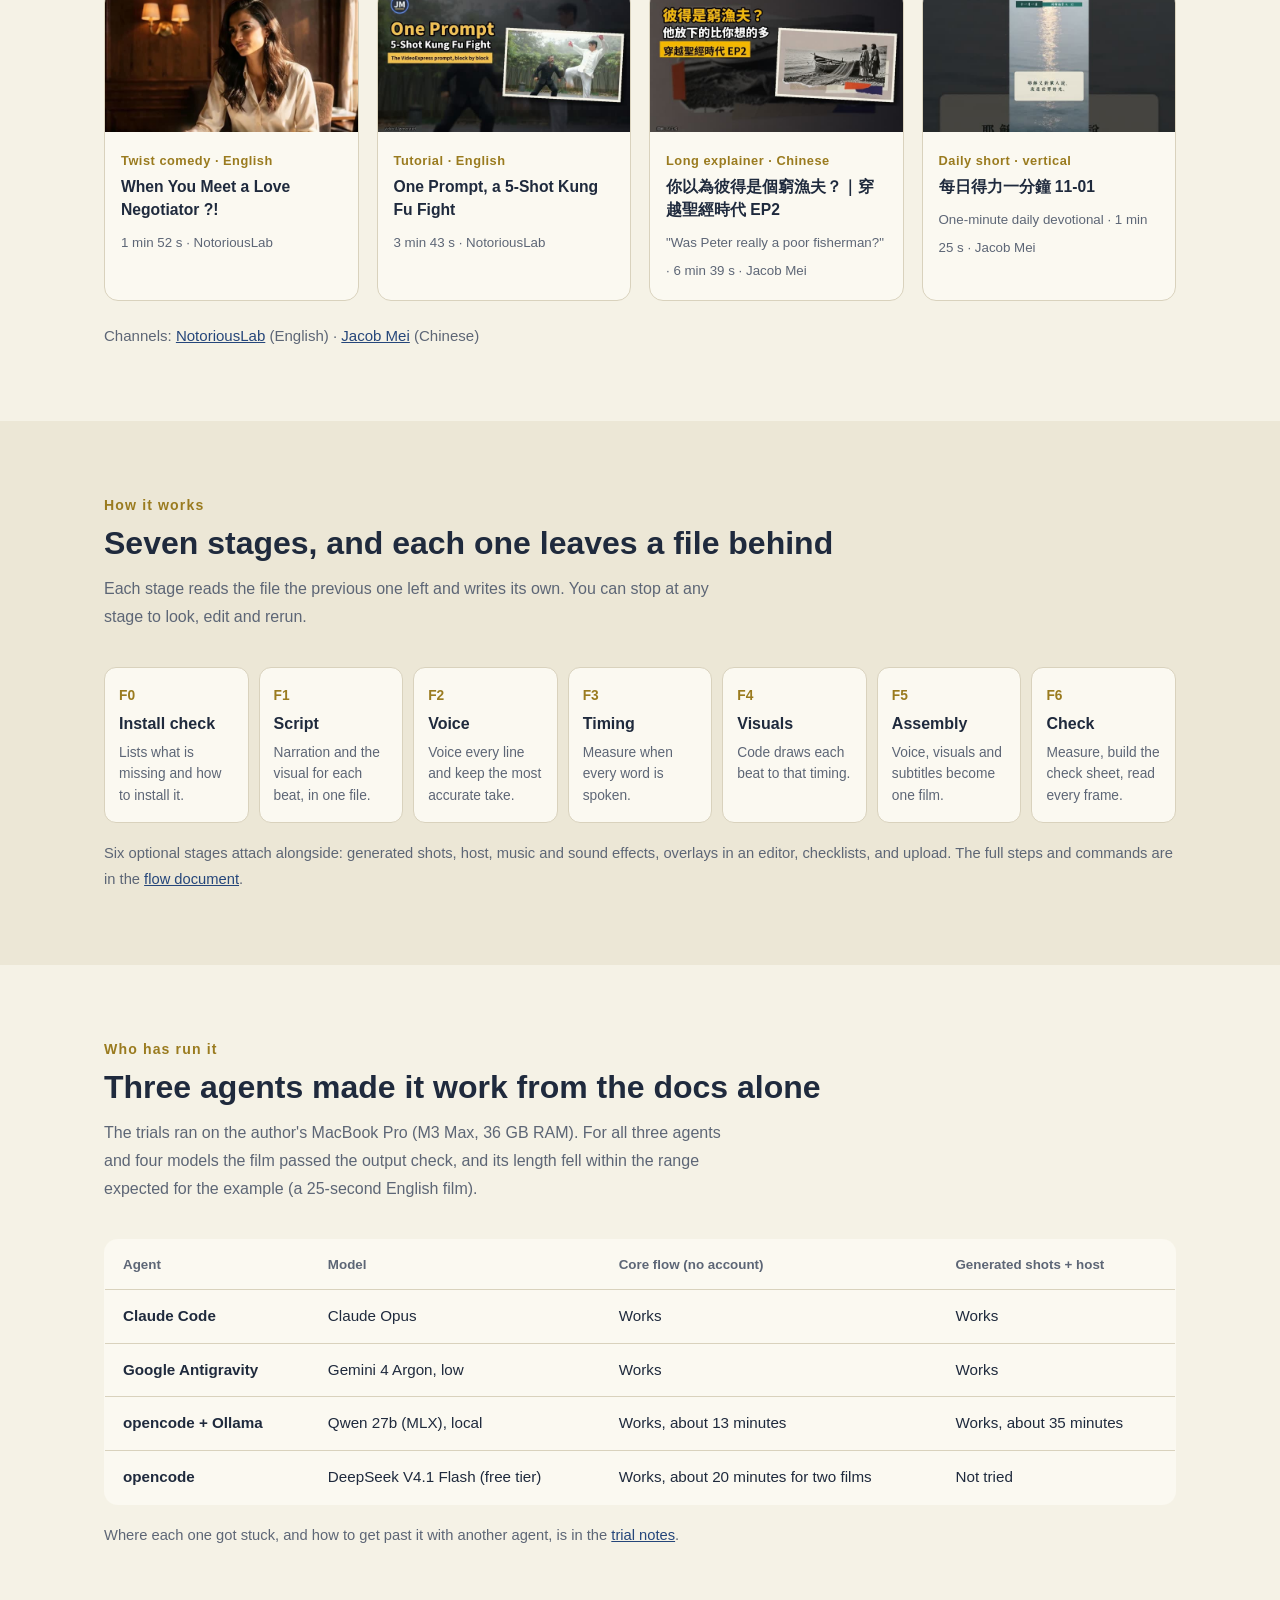
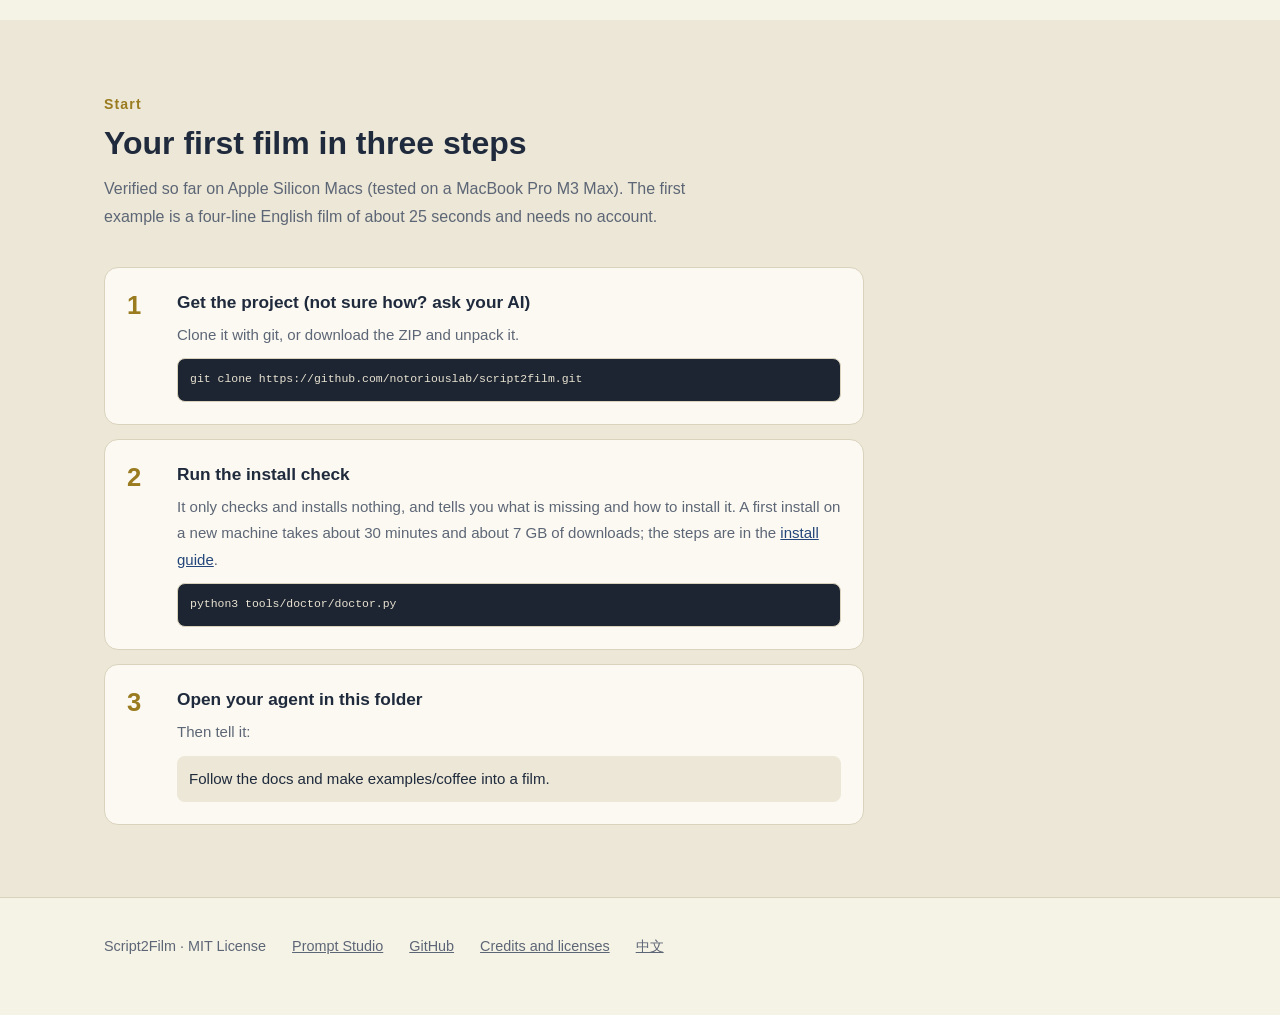
==== commit f31ac992: "1.1.6：照片與圖表保留原色（photo_color）、彩色剪紙（collage_color）；引言卡圖先進（photo_at）、片尾致謝 roll、膠囊可換色；FORMAT §7b 版面細節；RE" ====
--- a/docs/en/index.html
+++ b/docs/en/index.html
@@ -230,7 +230,7 @@
         <div class="feat-text">
           <div class="feat-num">02 · Code-drawn visuals</div>
           <h3>27 scenes that move on the word you say</h3>
-          <p>Line charts, pies, formulas, breakdowns, comparisons, lists, timelines, map routes, text highlighted passage by passage. In the script you write "appear when this word is spoken", and the program lines it up with the real timing of the voice. A quotation comes out of a blur word by word as it is read, a word is struck out and rewritten, a timeline slides from one stretch to the next, a clue board strings ideas together with red thread. 15 looks, and three of them can be tried side by side on this episode's own beats before anything is voiced.</p>
+          <p>Line charts, pies, formulas, breakdowns, comparisons, lists, timelines, map routes, text highlighted passage by passage. In the script you write "appear when this word is spoken", and the program lines it up with the real timing of the voice. A quotation comes out of a blur word by word as it is read, a word is struck out and rewritten, a timeline slides from one stretch to the next, a clue board strings ideas together with red thread. 15 looks, and three of them can be tried side by side on this episode's own beats before anything is voiced; paper collage comes in black and grey or in colour, and photos and charts can keep their colours.</p>
         </div>
         <figure>
           <div class="frame"><img src="../site/scene-prompt.jpg" alt="A prompt with the words being spoken highlighted in yellow" loading="lazy" width="1280"
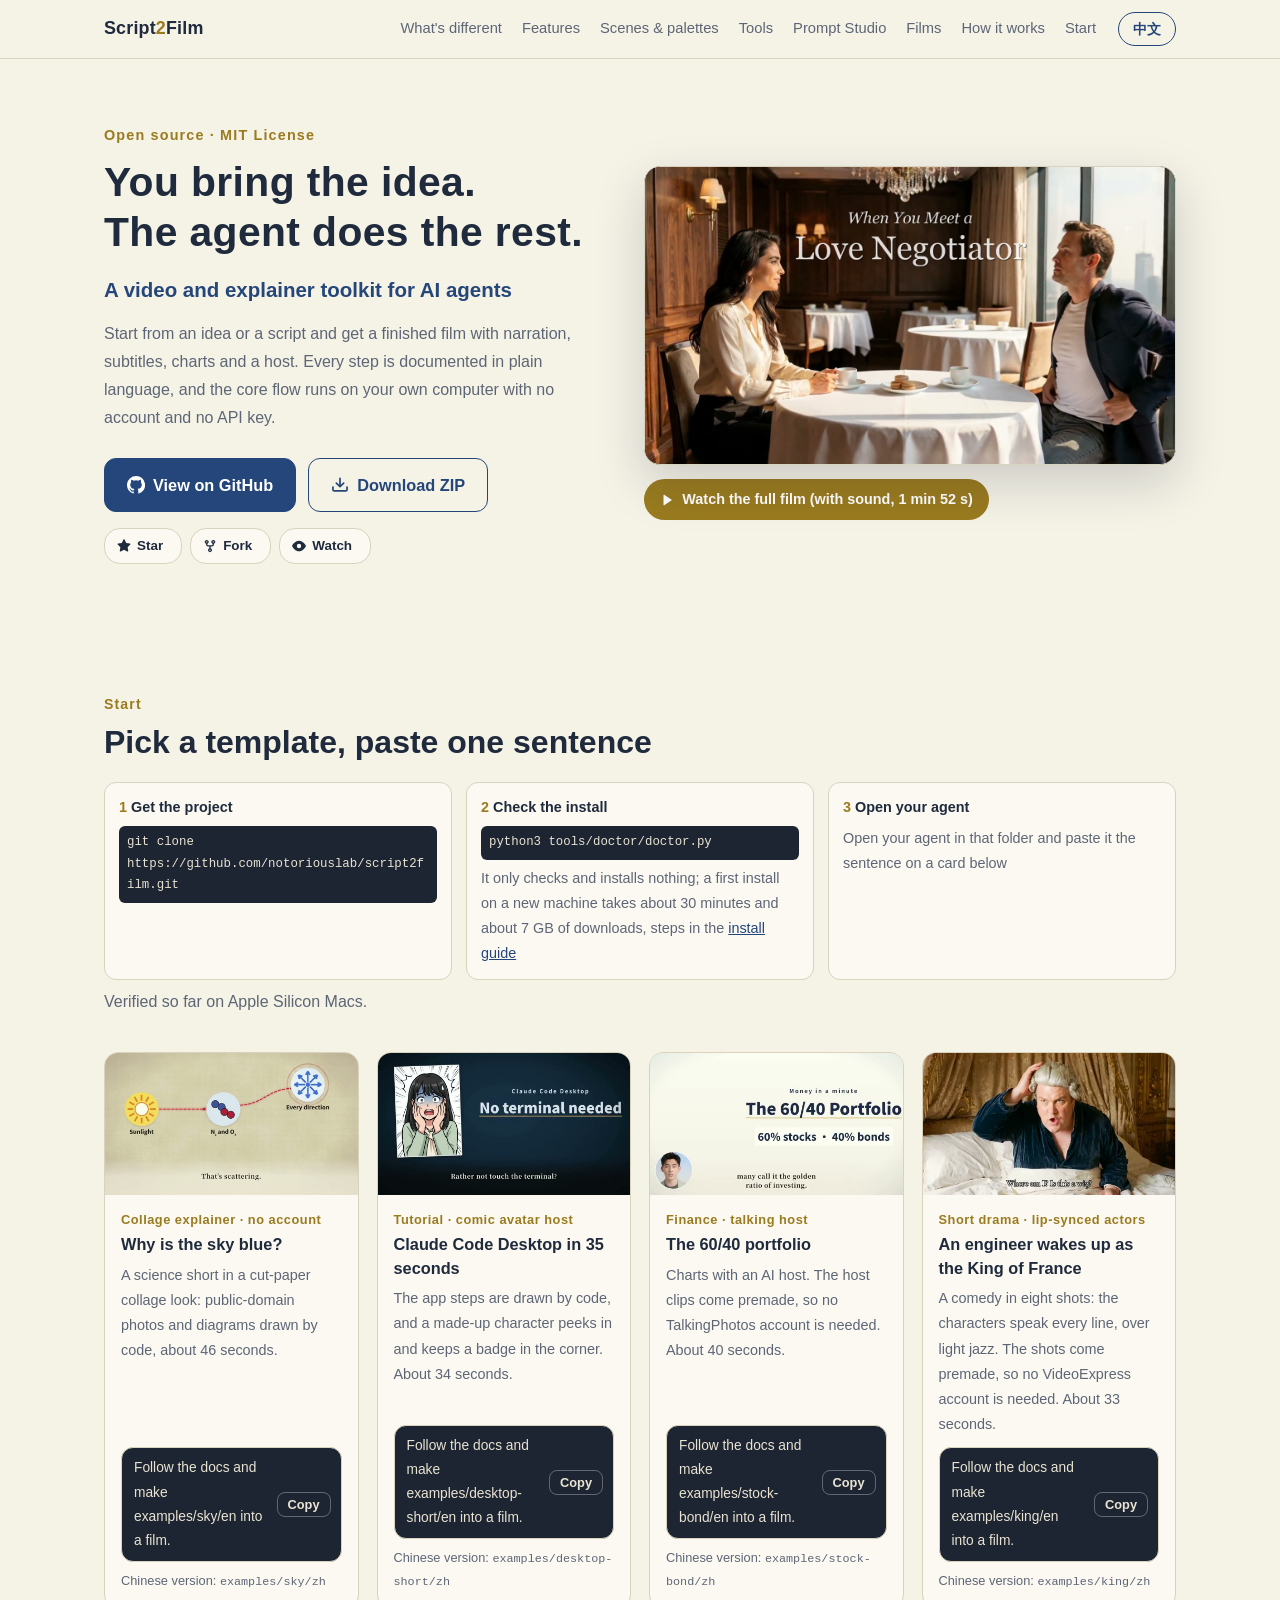
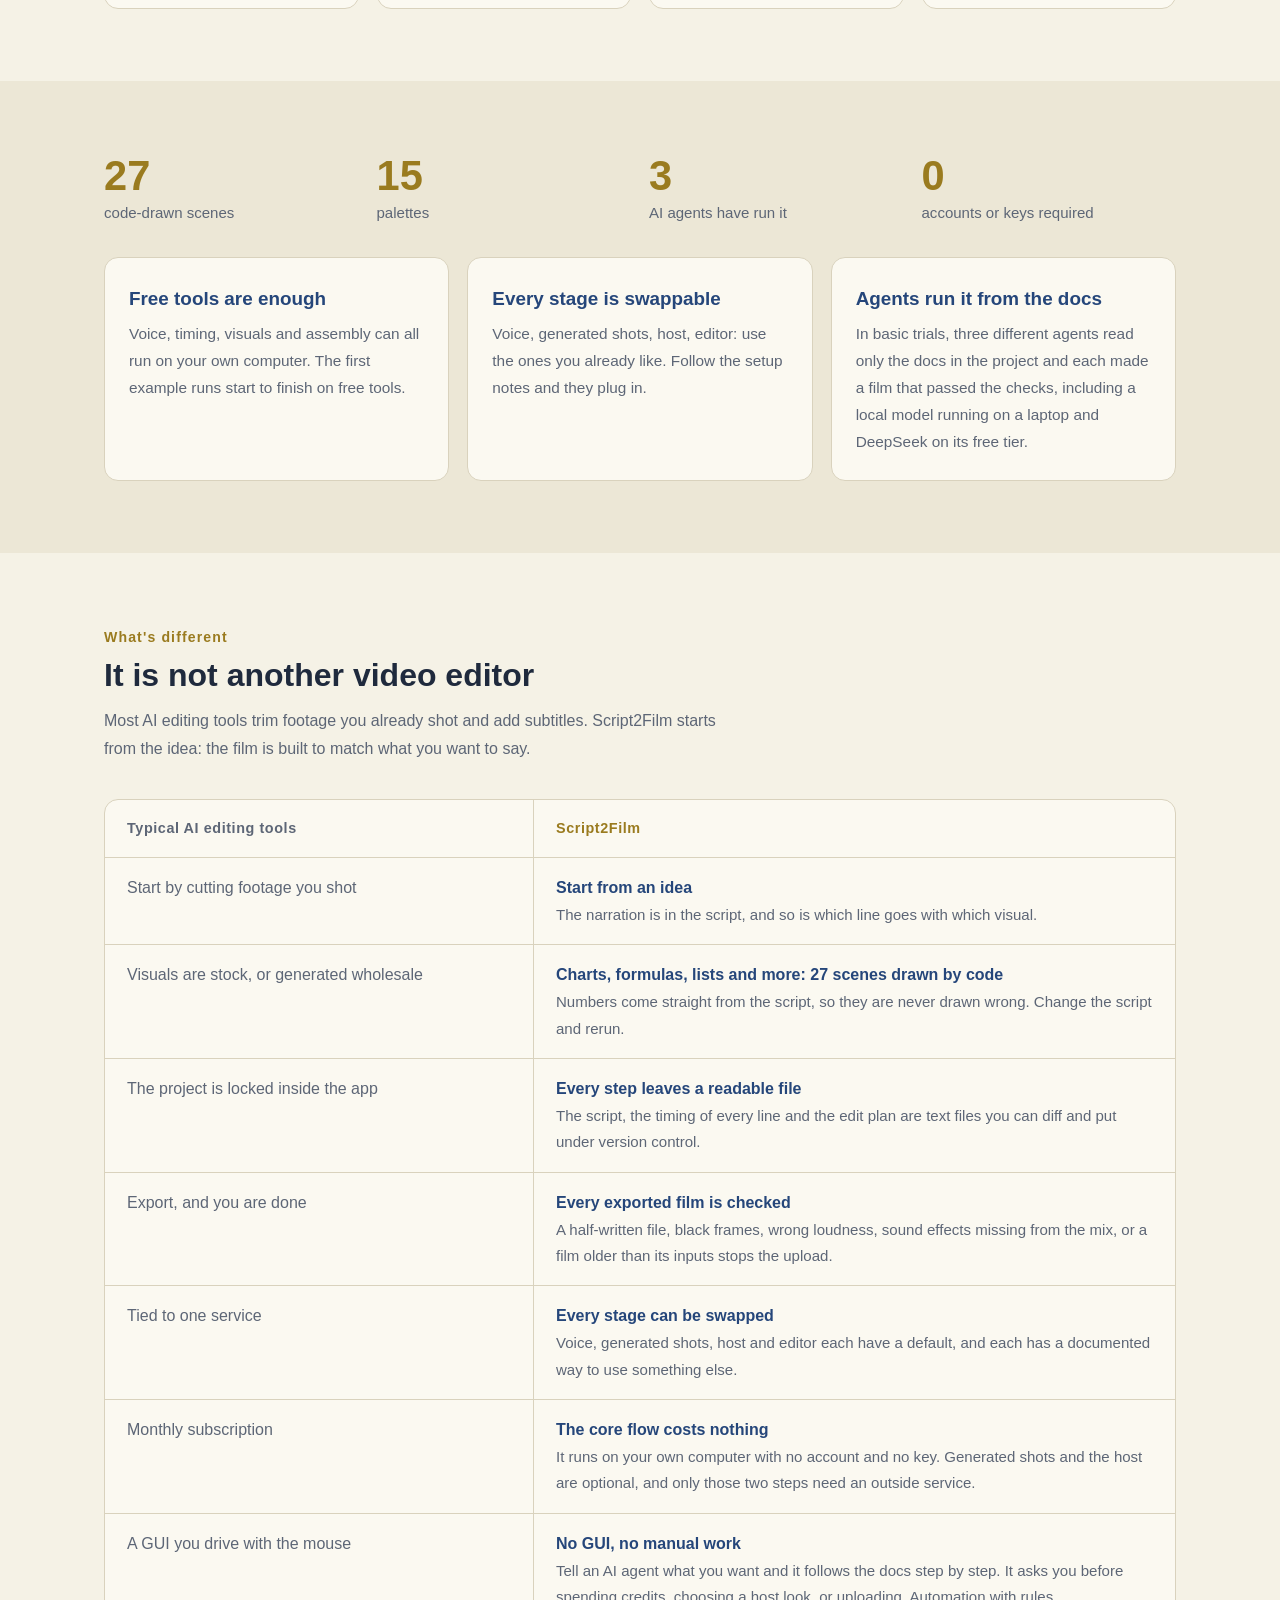
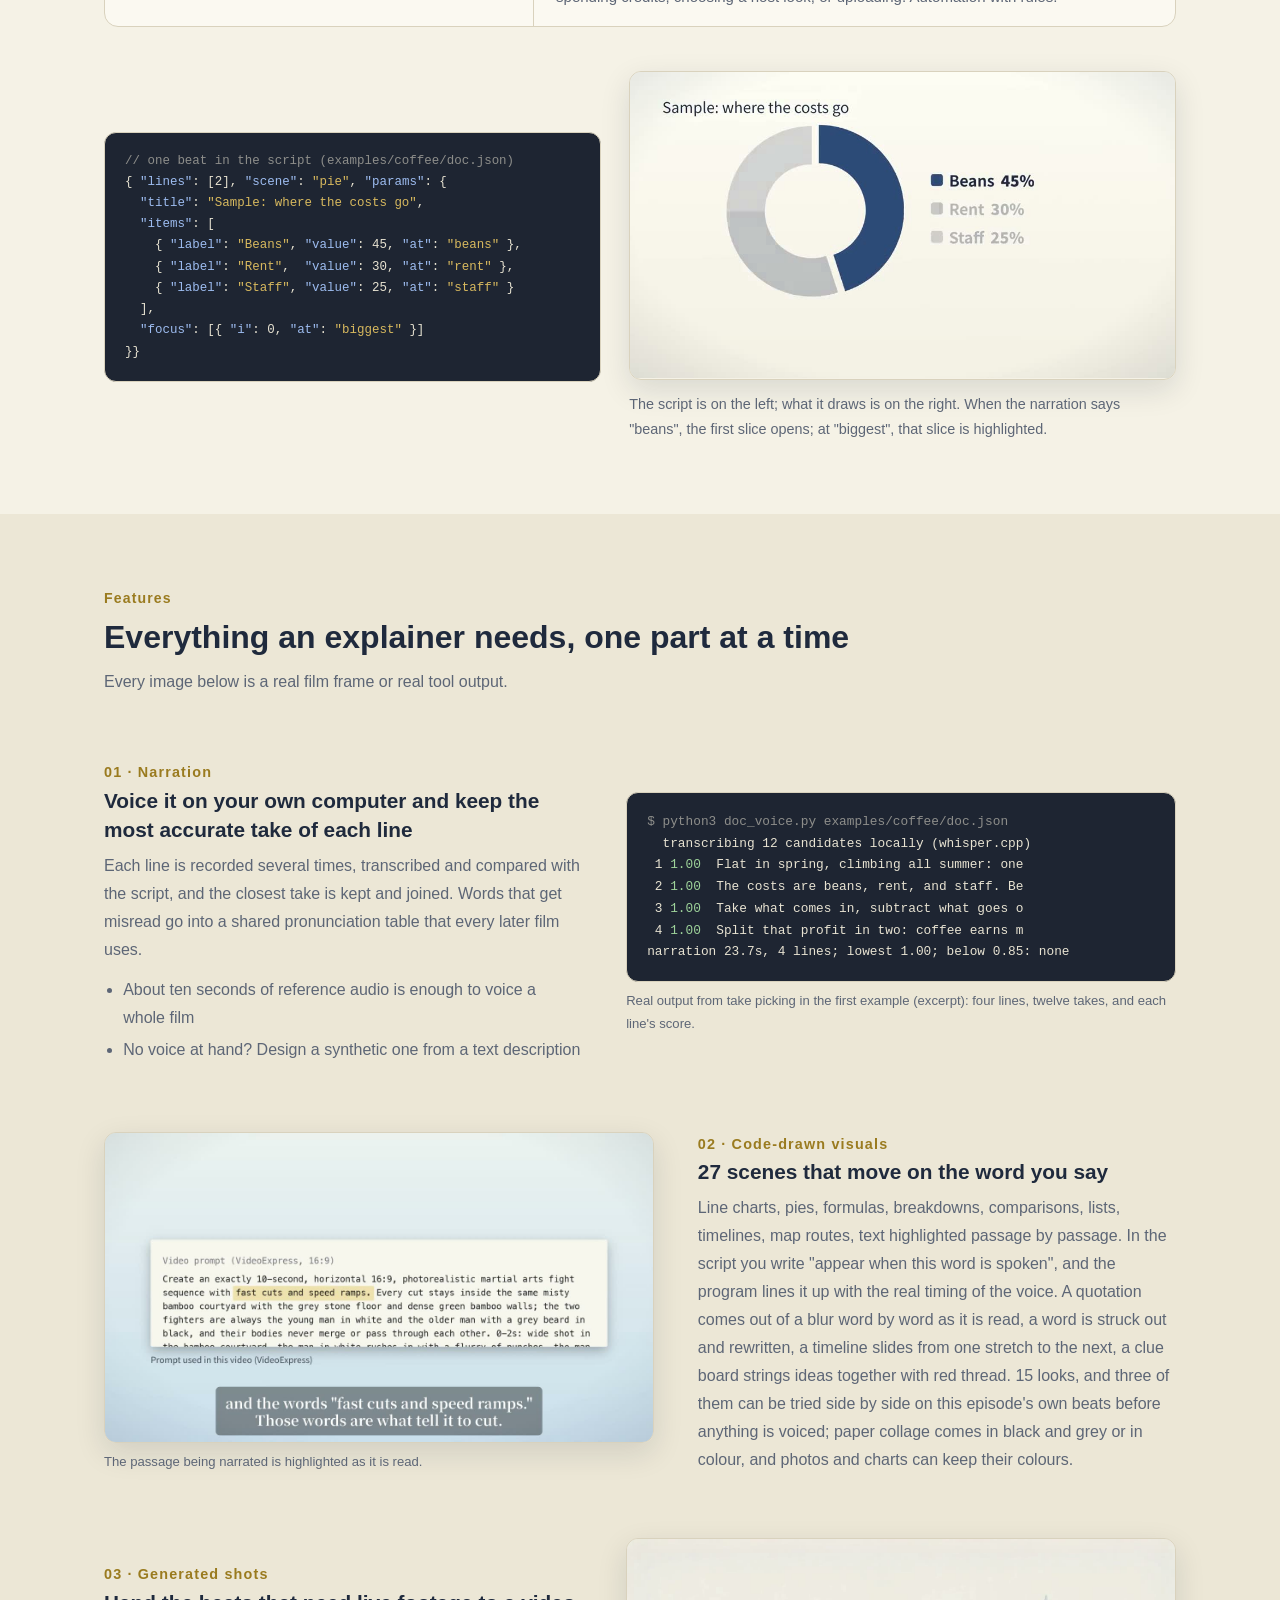
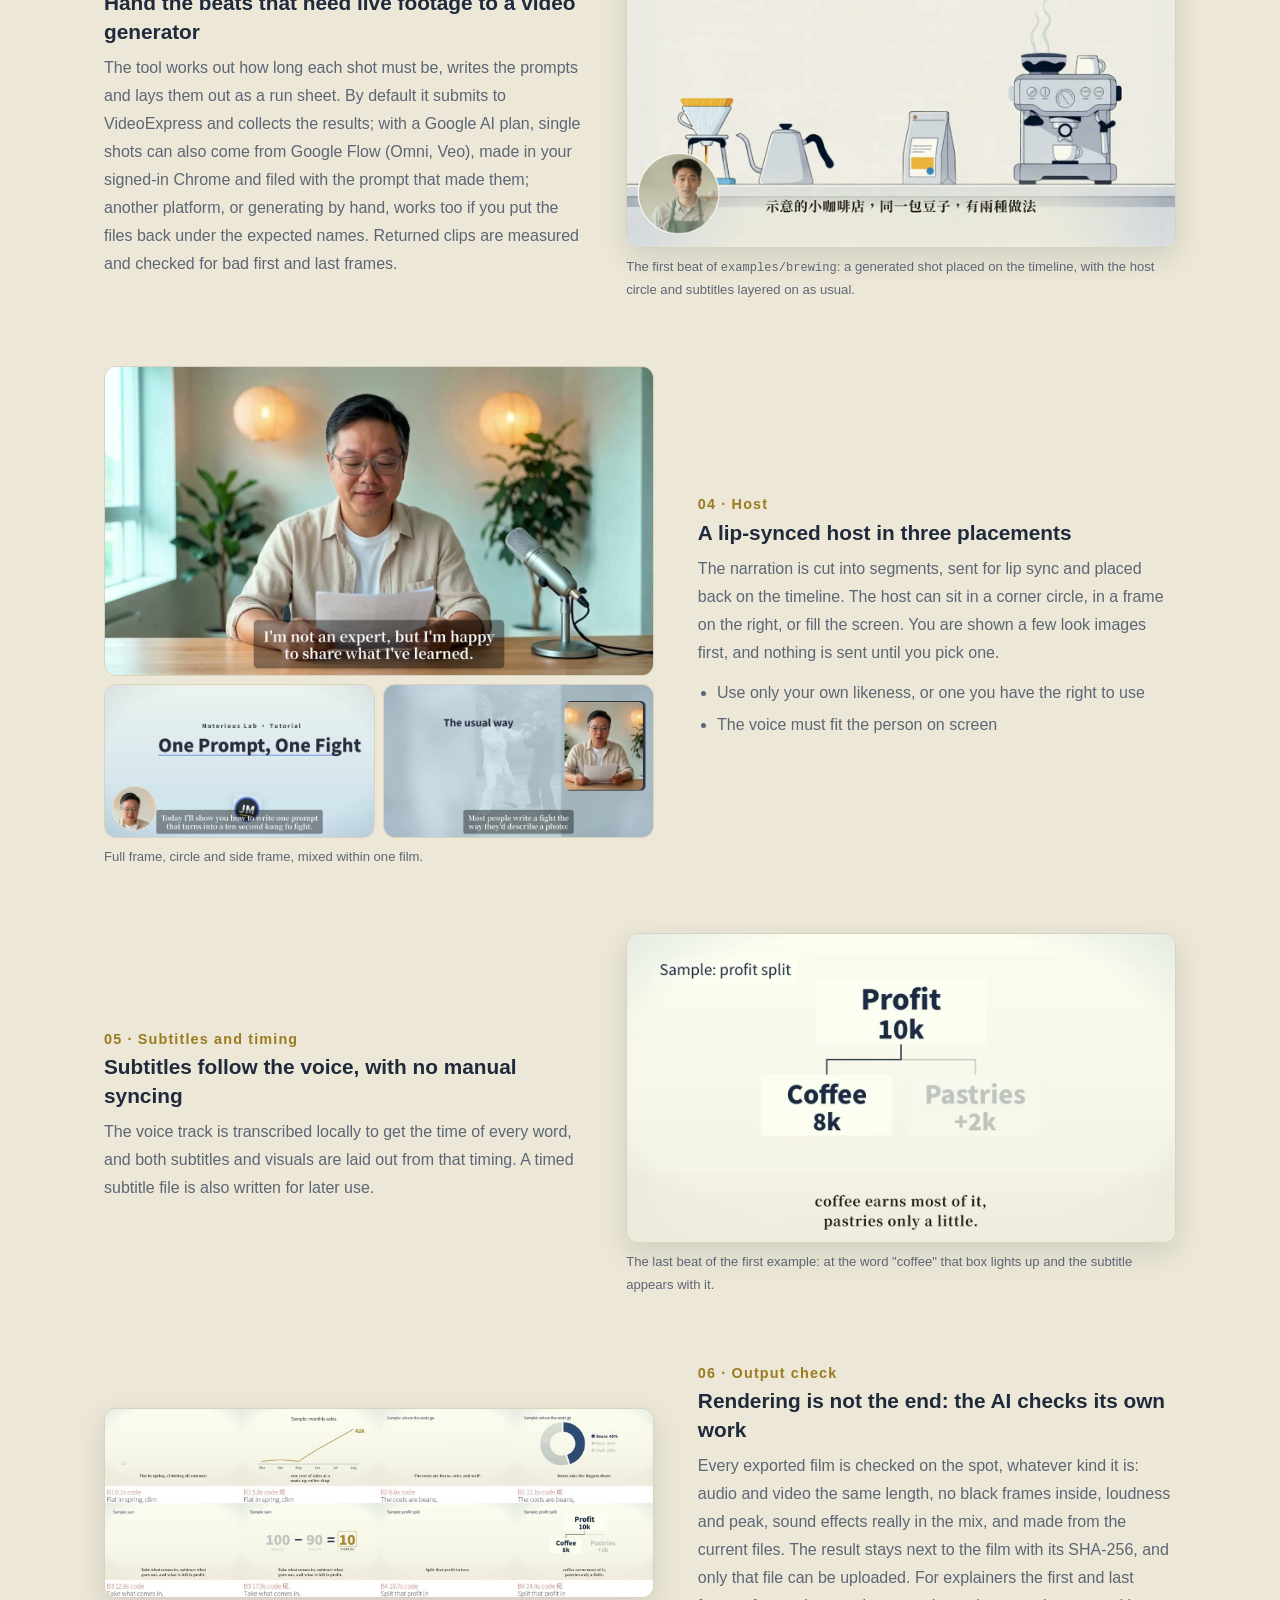
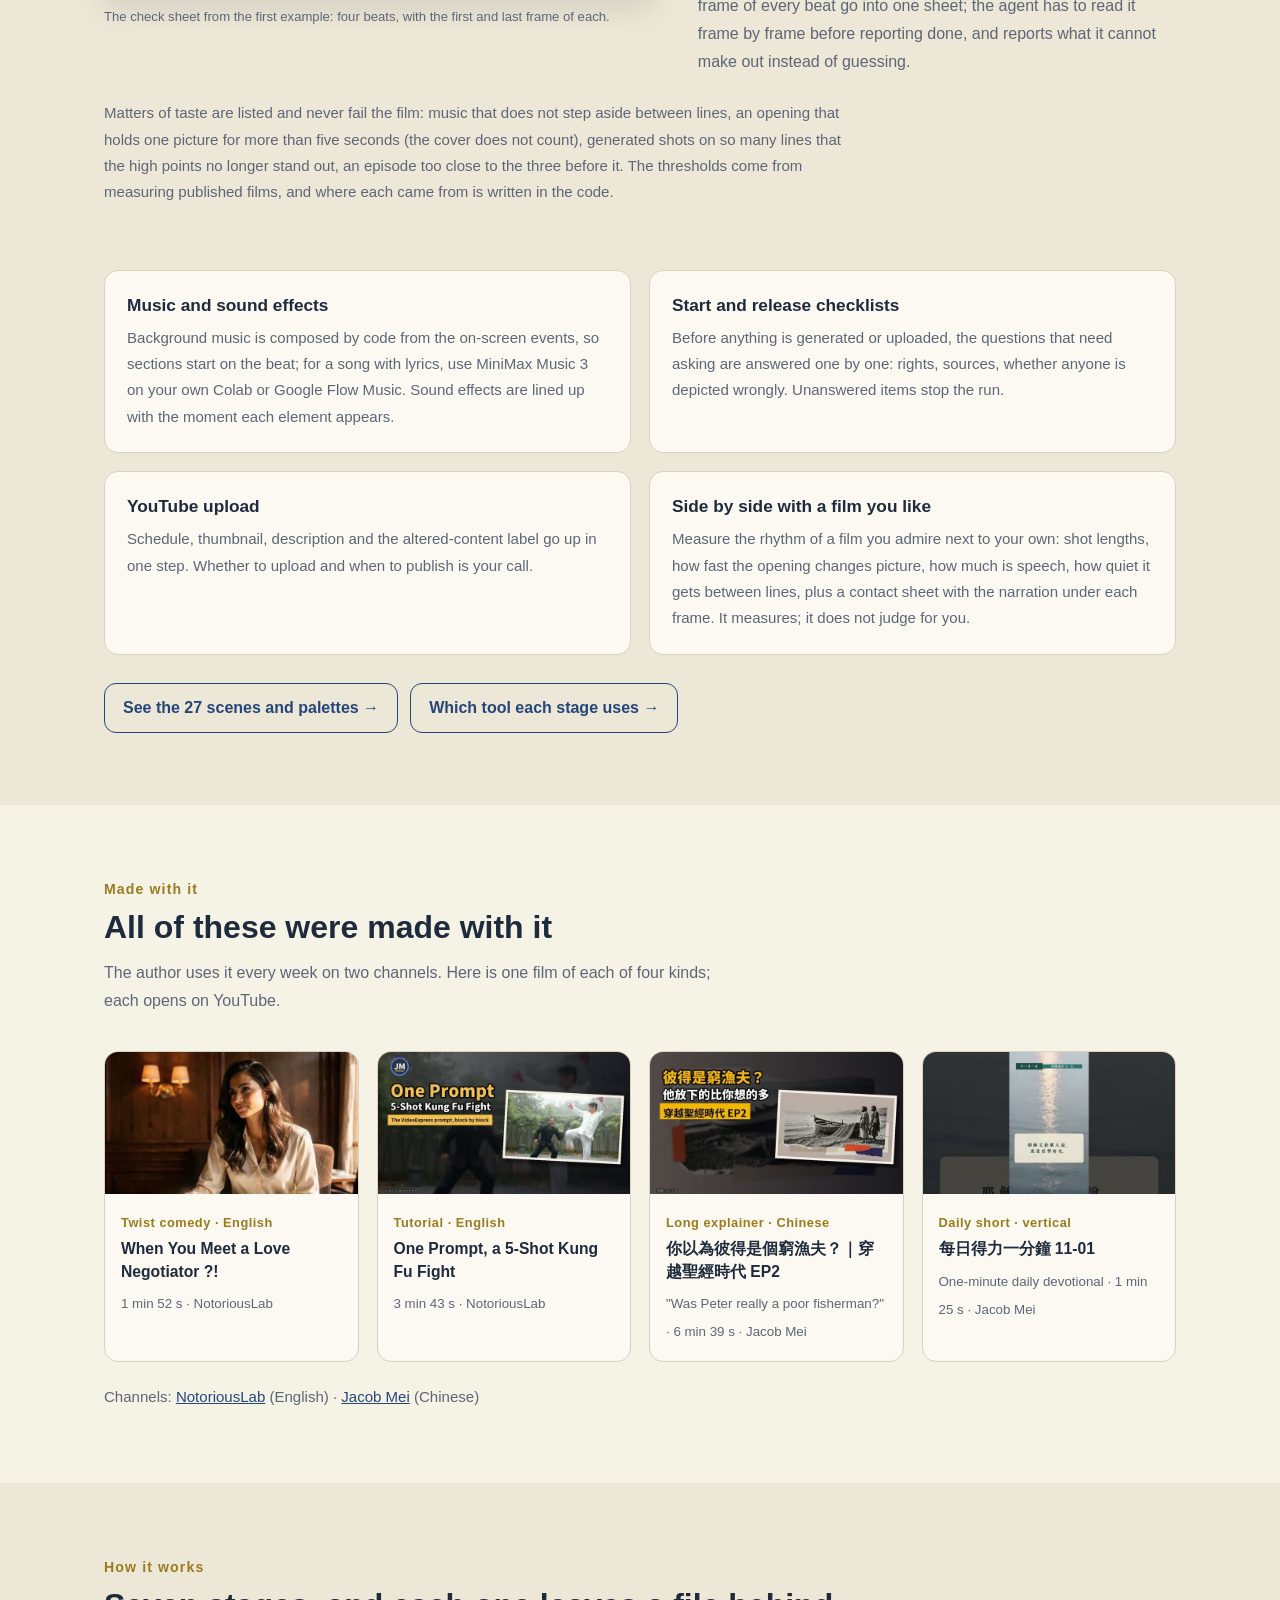
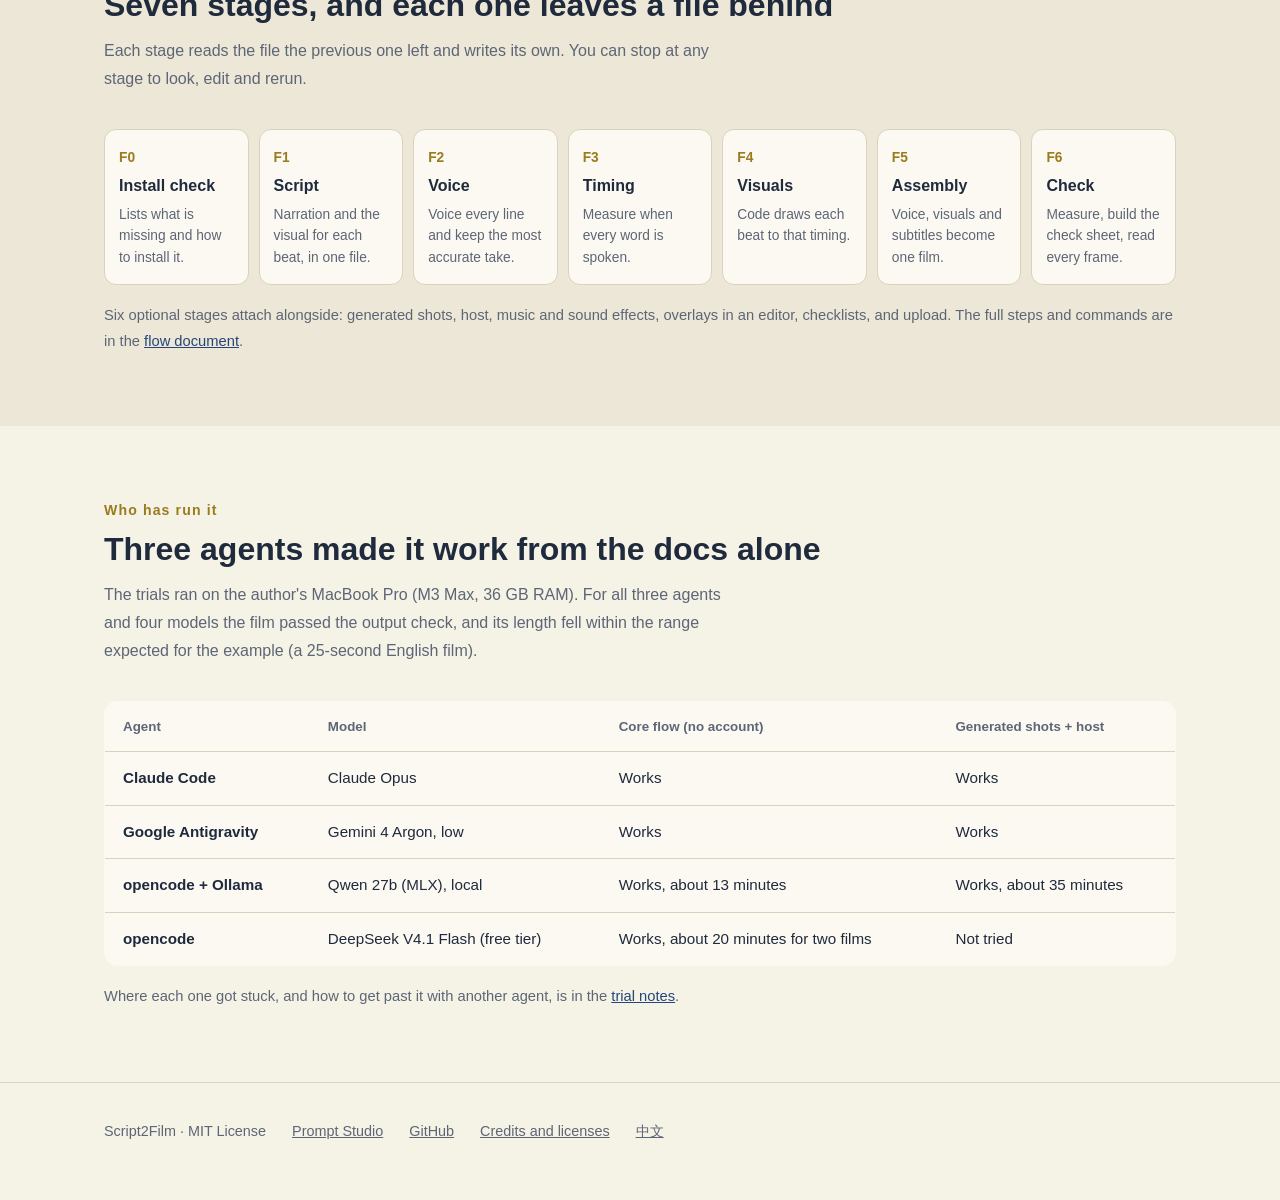
==== commit 3a1626f1: "Website and README: pick a template, paste one sentence The start section moves right after the open" ====
--- a/docs/en/index.html
+++ b/docs/en/index.html
@@ -113,6 +113,51 @@
       </div>
     </div>
   </header>
+
+  <section id="start">
+    <div class="wrap">
+      <div class="kicker">Start</div>
+      <h2>Pick a template, paste one sentence</h2>
+      <ol class="tpl-steps">
+        <li><b>Get the project</b><code id="clone-cmd">git clone https://github.com/notoriouslab/script2film.git</code></li>
+        <li><b>Check the install</b><code>python3 tools/doctor/doctor.py</code><span>It only checks and installs nothing; a first install on a new machine takes about 30 minutes and about 7 GB of downloads, steps in the <a
+              href="https://github.com/notoriouslab/script2film/blob/main/docs/INSTALL.md" class="gh-doc"
+              data-path="docs/INSTALL.md" target="_blank" rel="noopener">install guide</a></span></li>
+        <li><b>Open your agent</b><span>Open your agent in that folder and paste it the sentence on a card below</span></li>
+      </ol>
+      <p class="intro">Verified so far on Apple Silicon Macs.</p>
+      <div class="tpls">
+        <div class="tpl">
+          <video src="../site/templates/sky-en.mp4" poster="../site/templates/sky-en.jpg" muted loop playsinline preload="none" width="960" height="540"></video>
+          <div class="body"><span class="tag">Collage explainer · no account</span><b>Why is the sky blue?</b>
+            <p>A science short in a cut-paper collage look: public-domain photos and diagrams drawn by code, about 46 seconds.</p>
+            <div class="say-chip"><span class="txt" id="say-sky">Follow the docs and make examples/sky/en into a film.</span><button class="copy" data-copy="say-sky" data-done="Copied">Copy</button></div>
+            <small>Chinese version: <code>examples/sky/zh</code></small></div>
+        </div>
+        <div class="tpl">
+          <video src="../site/templates/desktop-short-en.mp4" poster="../site/templates/desktop-short-en.jpg" muted loop playsinline preload="none" width="960" height="540"></video>
+          <div class="body"><span class="tag">Tutorial · comic avatar host</span><b>Claude Code Desktop in 35 seconds</b>
+            <p>The app steps are drawn by code, and a made-up character peeks in and keeps a badge in the corner. About 34 seconds.</p>
+            <div class="say-chip"><span class="txt" id="say-desktop-short">Follow the docs and make examples/desktop-short/en into a film.</span><button class="copy" data-copy="say-desktop-short" data-done="Copied">Copy</button></div>
+            <small>Chinese version: <code>examples/desktop-short/zh</code></small></div>
+        </div>
+        <div class="tpl">
+          <video src="../site/templates/stock-bond-en.mp4" poster="../site/templates/stock-bond-en.jpg" muted loop playsinline preload="none" width="960" height="540"></video>
+          <div class="body"><span class="tag">Finance · talking host</span><b>The 60/40 portfolio</b>
+            <p>Charts with an AI host. The host clips come premade, so no TalkingPhotos account is needed. About 40 seconds.</p>
+            <div class="say-chip"><span class="txt" id="say-stock-bond">Follow the docs and make examples/stock-bond/en into a film.</span><button class="copy" data-copy="say-stock-bond" data-done="Copied">Copy</button></div>
+            <small>Chinese version: <code>examples/stock-bond/zh</code></small></div>
+        </div>
+        <div class="tpl">
+          <video src="../site/templates/king-en.mp4" poster="../site/templates/king-en.jpg" muted loop playsinline preload="none" width="960" height="540"></video>
+          <div class="body"><span class="tag">Short drama · lip-synced actors</span><b>An engineer wakes up as the King of France</b>
+            <p>A comedy in eight shots: the characters speak every line, over light jazz. The shots come premade, so no VideoExpress account is needed. About 33 seconds.</p>
+            <div class="say-chip"><span class="txt" id="say-king">Follow the docs and make examples/king/en into a film.</span><button class="copy" data-copy="say-king" data-done="Copied">Copy</button></div>
+            <small>Chinese version: <code>examples/king/zh</code></small></div>
+        </div>
+      </div>
+    </div>
+  </section>
 
   <section class="alt" id="facts">
     <div class="wrap">
@@ -445,36 +490,6 @@
     </div>
   </section>
 
-  <section class="alt" id="start">
-    <div class="wrap">
-      <div class="kicker">Start</div>
-      <h2>Your first film in three steps</h2>
-      <p class="intro">Verified so far on Apple Silicon Macs (tested on a MacBook Pro M3 Max). The first example is a four-line English film of about 25 seconds and needs no account.</p>
-      <div class="start">
-        <div class="card">
-          <div class="n">1</div>
-          <h3>Get the project (not sure how? ask your AI)</h3>
-          <p>Clone it with git, or download the ZIP and unpack it.</p>
-          <pre><code id="clone-cmd">git clone https://github.com/notoriouslab/script2film.git</code></pre>
-        </div>
-        <div class="card">
-          <div class="n">2</div>
-          <h3>Run the install check</h3>
-          <p>It only checks and installs nothing, and tells you what is missing and how to install it. A first install on a new machine takes about 30 minutes and about 7 GB of downloads; the steps are in the <a
-              href="https://github.com/notoriouslab/script2film/blob/main/docs/INSTALL.md" class="gh-doc"
-              data-path="docs/INSTALL.md" target="_blank" rel="noopener">install guide</a>.</p>
-          <pre><code>python3 tools/doctor/doctor.py</code></pre>
-        </div>
-        <div class="card">
-          <div class="n">3</div>
-          <h3>Open your agent in this folder</h3>
-          <p>Then tell it:</p>
-          <div class="say">Follow the docs and make examples/coffee into a film.</div>
-        </div>
-      </div>
-    </div>
-  </section>
-
   <footer>
     <div class="wrap">
       <span>Script2Film · MIT License</span>
--- a/docs/site/site.css
+++ b/docs/site/site.css
@@ -98,7 +98,7 @@
 /* features */
 .feat { display: grid; grid-template-columns: 1fr 1.15fr; gap: 44px; align-items: center; margin-top: 64px; }
 .feat:first-of-type { margin-top: 0; }
-.feat > *, .hero .wrap > *, .start > *, .flow > * { min-width: 0; }   /* 格子裡有不換行的內容時不撐寬版面 */
+.feat > *, .hero .wrap > *, .flow > * { min-width: 0; }   /* 格子裡有不換行的內容時不撐寬版面 */
 .feat.flip { grid-template-columns: 1.15fr 1fr; }
 .feat.flip .feat-text { order: 2; }
 .feat-num { color: var(--gold); font-weight: 800; font-size: .9em; letter-spacing: .08em; }
@@ -139,18 +139,6 @@
 .tbl td:first-child { font-weight: 700; white-space: nowrap; }
 .tbl-wrap { overflow-x: auto; }
 
-/* start */
-.start { display: grid; grid-template-columns: 1fr; gap: 14px; max-width: 760px; }
-.start .card { display: grid; grid-template-columns: 44px 1fr; column-gap: 6px; }
-.start .card .n { grid-row: 1 / span 4; font-size: 1.6em; line-height: 1.2; }
-.start .card > :not(.n) { grid-column: 2; min-width: 0; }
-.start pre { white-space: pre-wrap; word-break: break-all; }
-.start .card .n { color: var(--gold); font-weight: 800; }
-.start pre { background: var(--code-bg); color: var(--code-fg); border-radius: 8px; padding: 10px 12px;
-  border: 1px solid var(--line);
-  margin-top: 10px; font-size: .78em; overflow-x: auto; }
-.start .say { background: var(--bg2); border-radius: 8px; padding: 10px 12px; margin-top: 10px; font-size: .94em; }
-
 footer { border-top: 1px solid var(--line); padding: 36px 0 56px; color: var(--muted); font-size: .9em; }
 footer .wrap { display: flex; flex-wrap: wrap; gap: 10px 26px; }
 footer a { color: var(--muted); }
@@ -204,6 +192,30 @@
 .pair .term { font-size: .78em; }
 .pair .k { color: #9dbcf0; } .pair .s { color: #d8b95e; }
 .pair-cap { color: var(--muted); font-size: .9em; margin-top: 12px; }
+
+/* 範本卡：挑一個範本，貼一句話 */
+.tpls { display: grid; grid-template-columns: repeat(4, 1fr); gap: 18px; margin-top: 26px; }
+.tpl { min-width: 0; background: var(--card); border: 1px solid var(--line); border-radius: 14px; overflow: hidden;
+  display: flex; flex-direction: column; }
+.tpl video { display: block; width: 100%; height: auto; aspect-ratio: 16 / 9; background: var(--bg2); }
+.tpl .body { padding: 14px 16px 16px; display: flex; flex-direction: column; flex: 1; }
+.tpl .tag { color: var(--gold); font-size: .8em; font-weight: 700; letter-spacing: .04em; }
+.tpl b { font-size: 1.02em; line-height: 1.45; margin: 2px 0 6px; }
+.tpl p { color: var(--muted); font-size: .9em; margin: 0 0 10px; flex: 1; }
+.tpl .say-chip { margin: 0 0 8px; max-width: none; padding: 8px 10px 8px 12px; }
+.tpl .say-chip .txt { font-size: .86em; overflow-wrap: anywhere; }
+.tpl small { color: var(--muted); font-size: .8em; }
+.tpl-steps { list-style: none; counter-reset: st; padding: 0; margin: 18px 0 8px; display: grid;
+  grid-template-columns: repeat(3, 1fr); gap: 14px; }
+.tpl-steps li { counter-increment: st; min-width: 0; background: var(--card); border: 1px solid var(--line);
+  border-radius: 12px; padding: 12px 14px; display: flex; flex-direction: column; gap: 6px; font-size: .9em; }
+.tpl-steps b::before { content: counter(st) " "; color: var(--gold); font-weight: 800; }
+.tpl-steps code { background: var(--code-bg); color: var(--code-fg); border-radius: 6px; padding: 6px 8px;
+  font-size: .86em; overflow-wrap: anywhere; }
+.tpl-steps span { color: var(--muted); }
+@media (max-width: 900px) { .tpl-steps { grid-template-columns: 1fr; } }
+@media (max-width: 1080px) { .tpls { grid-template-columns: repeat(2, 1fr); } }
+@media (max-width: 560px) { .tpls { grid-template-columns: 1fr; } }
 
 /* 作品 */
 .works { display: grid; grid-template-columns: repeat(4, 1fr); gap: 18px; }
